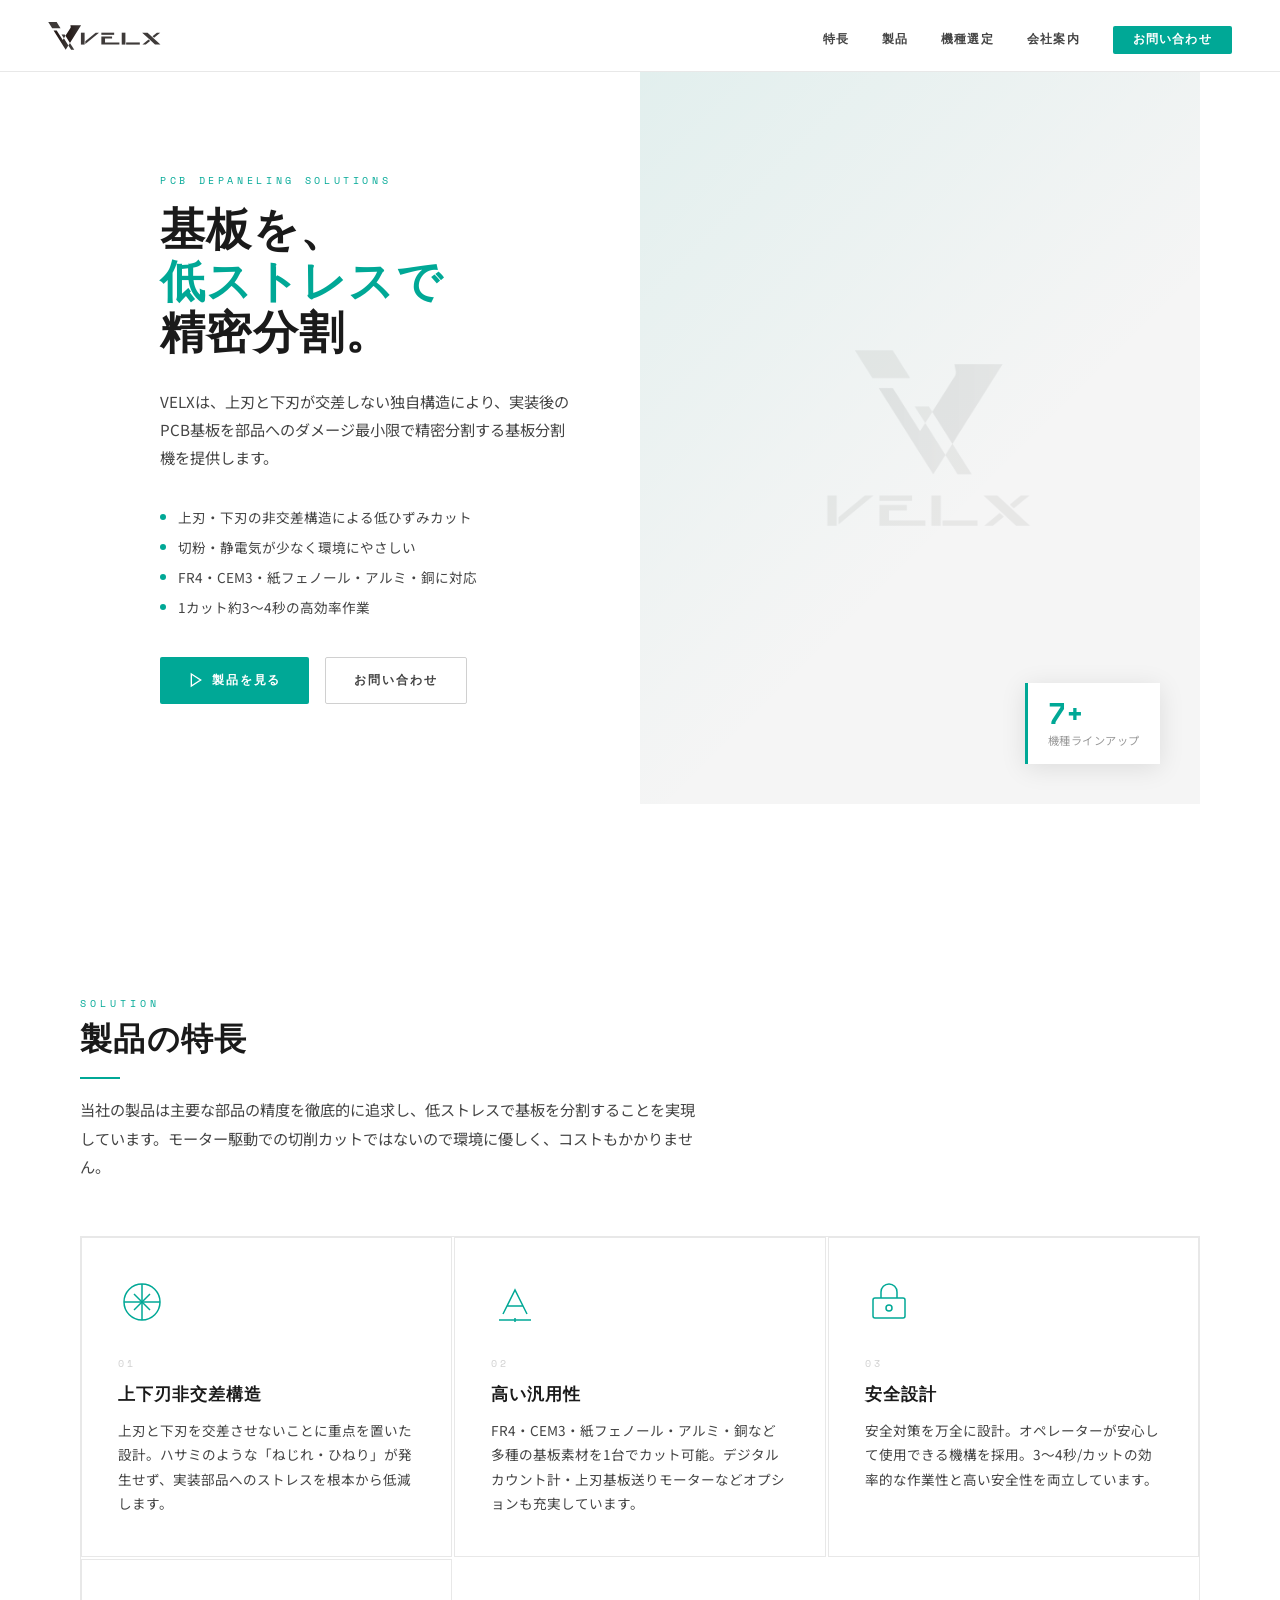
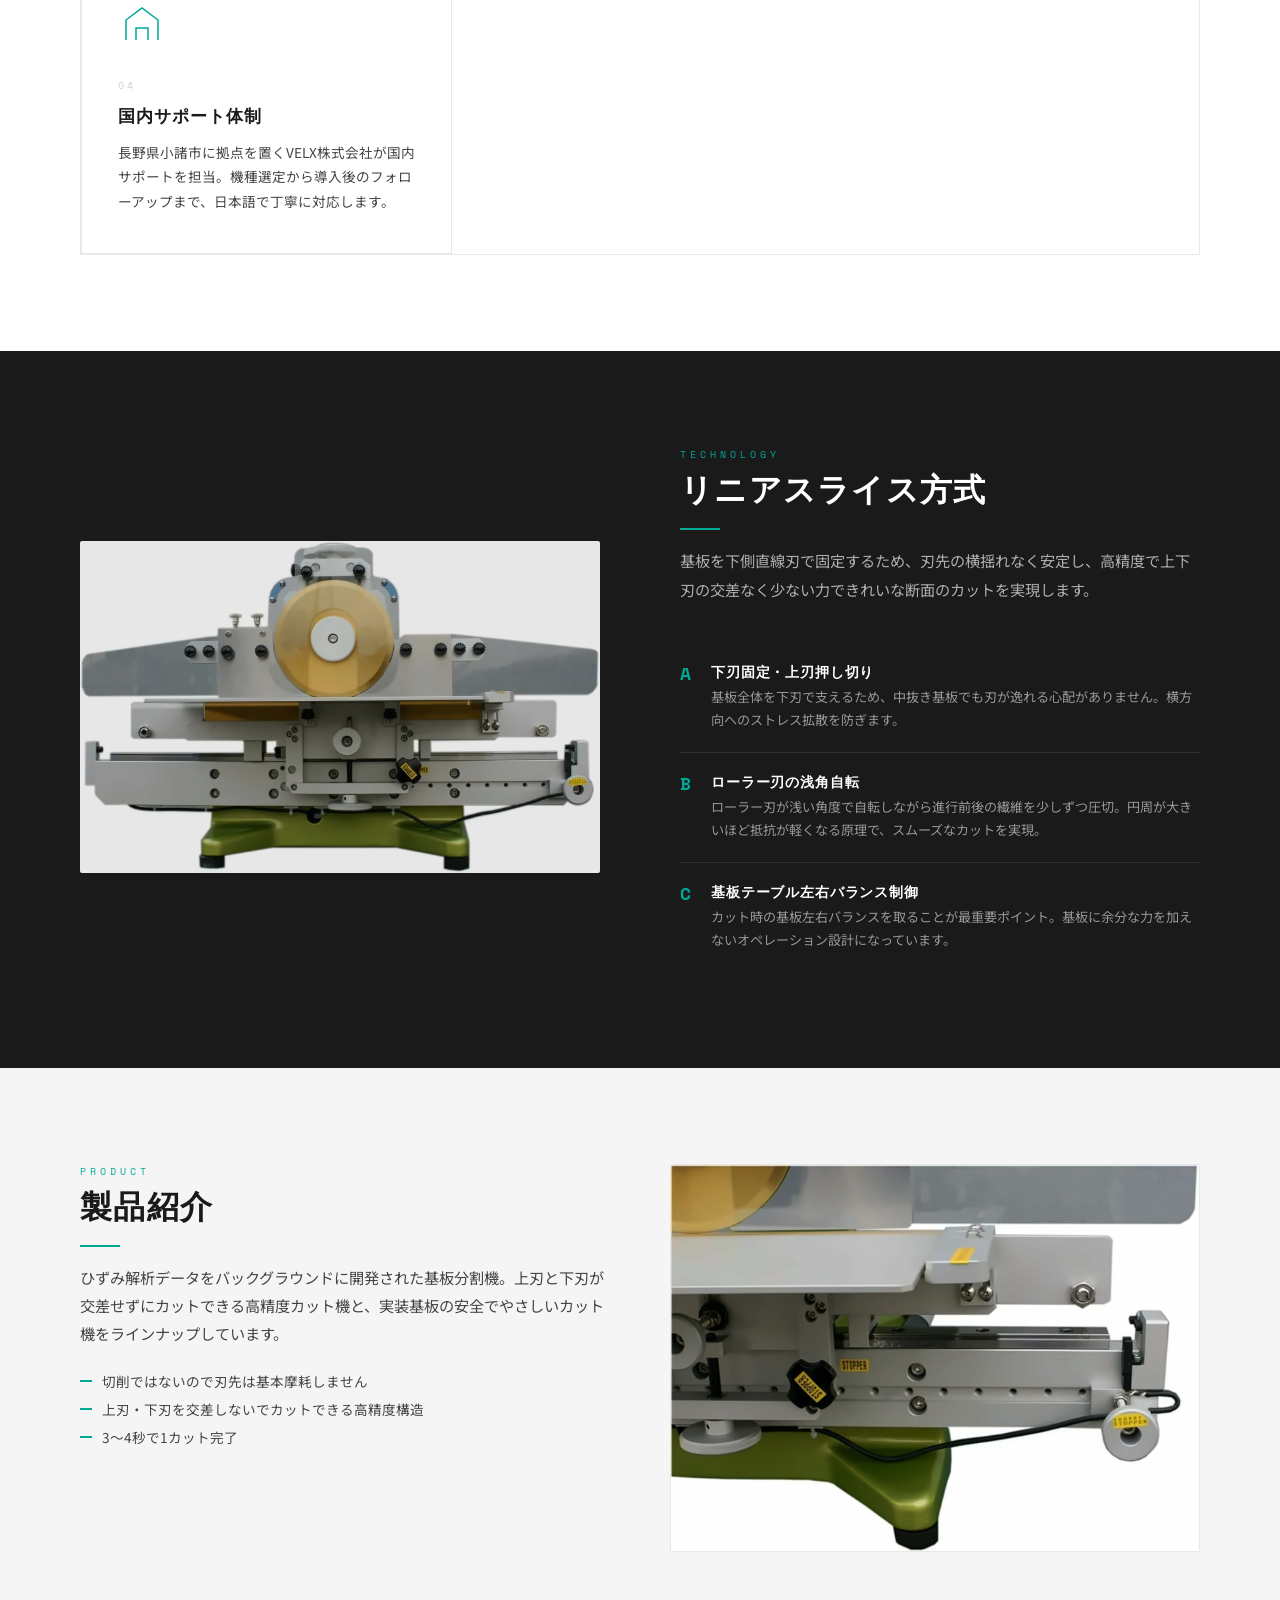
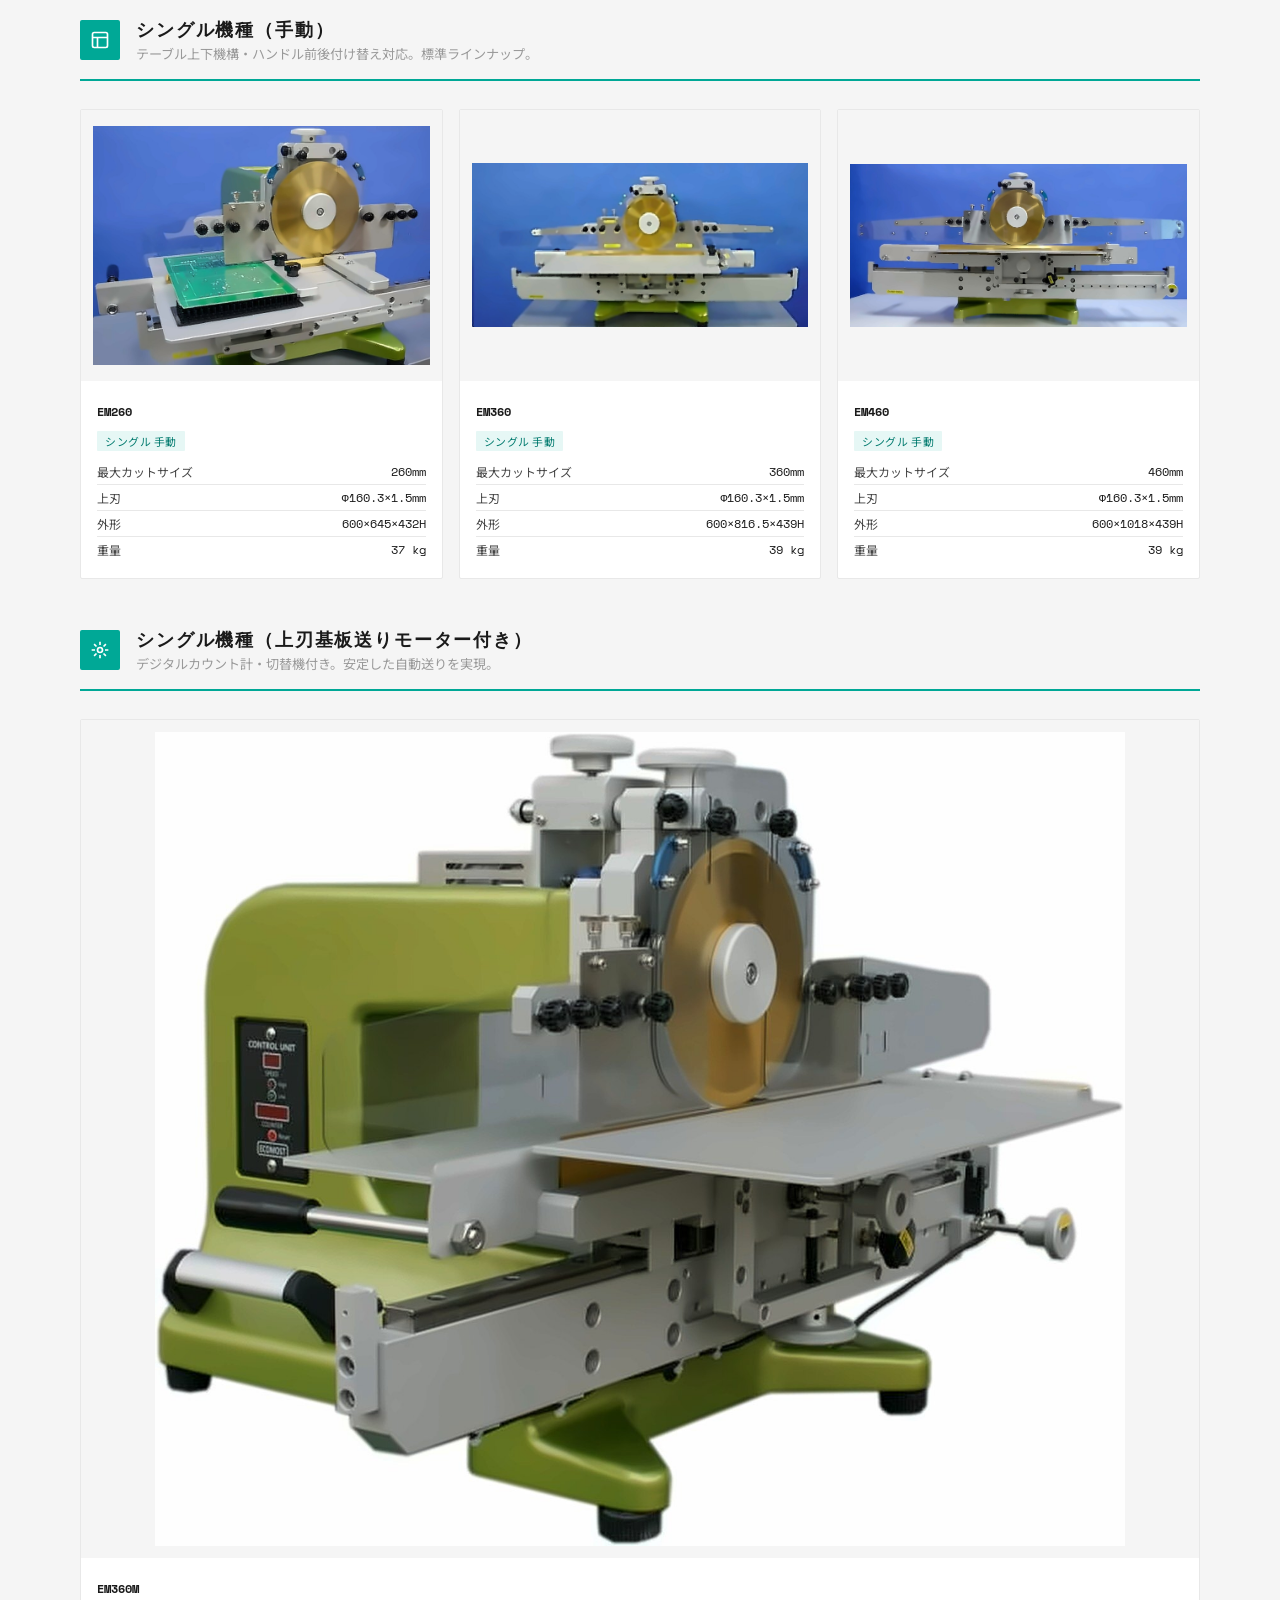
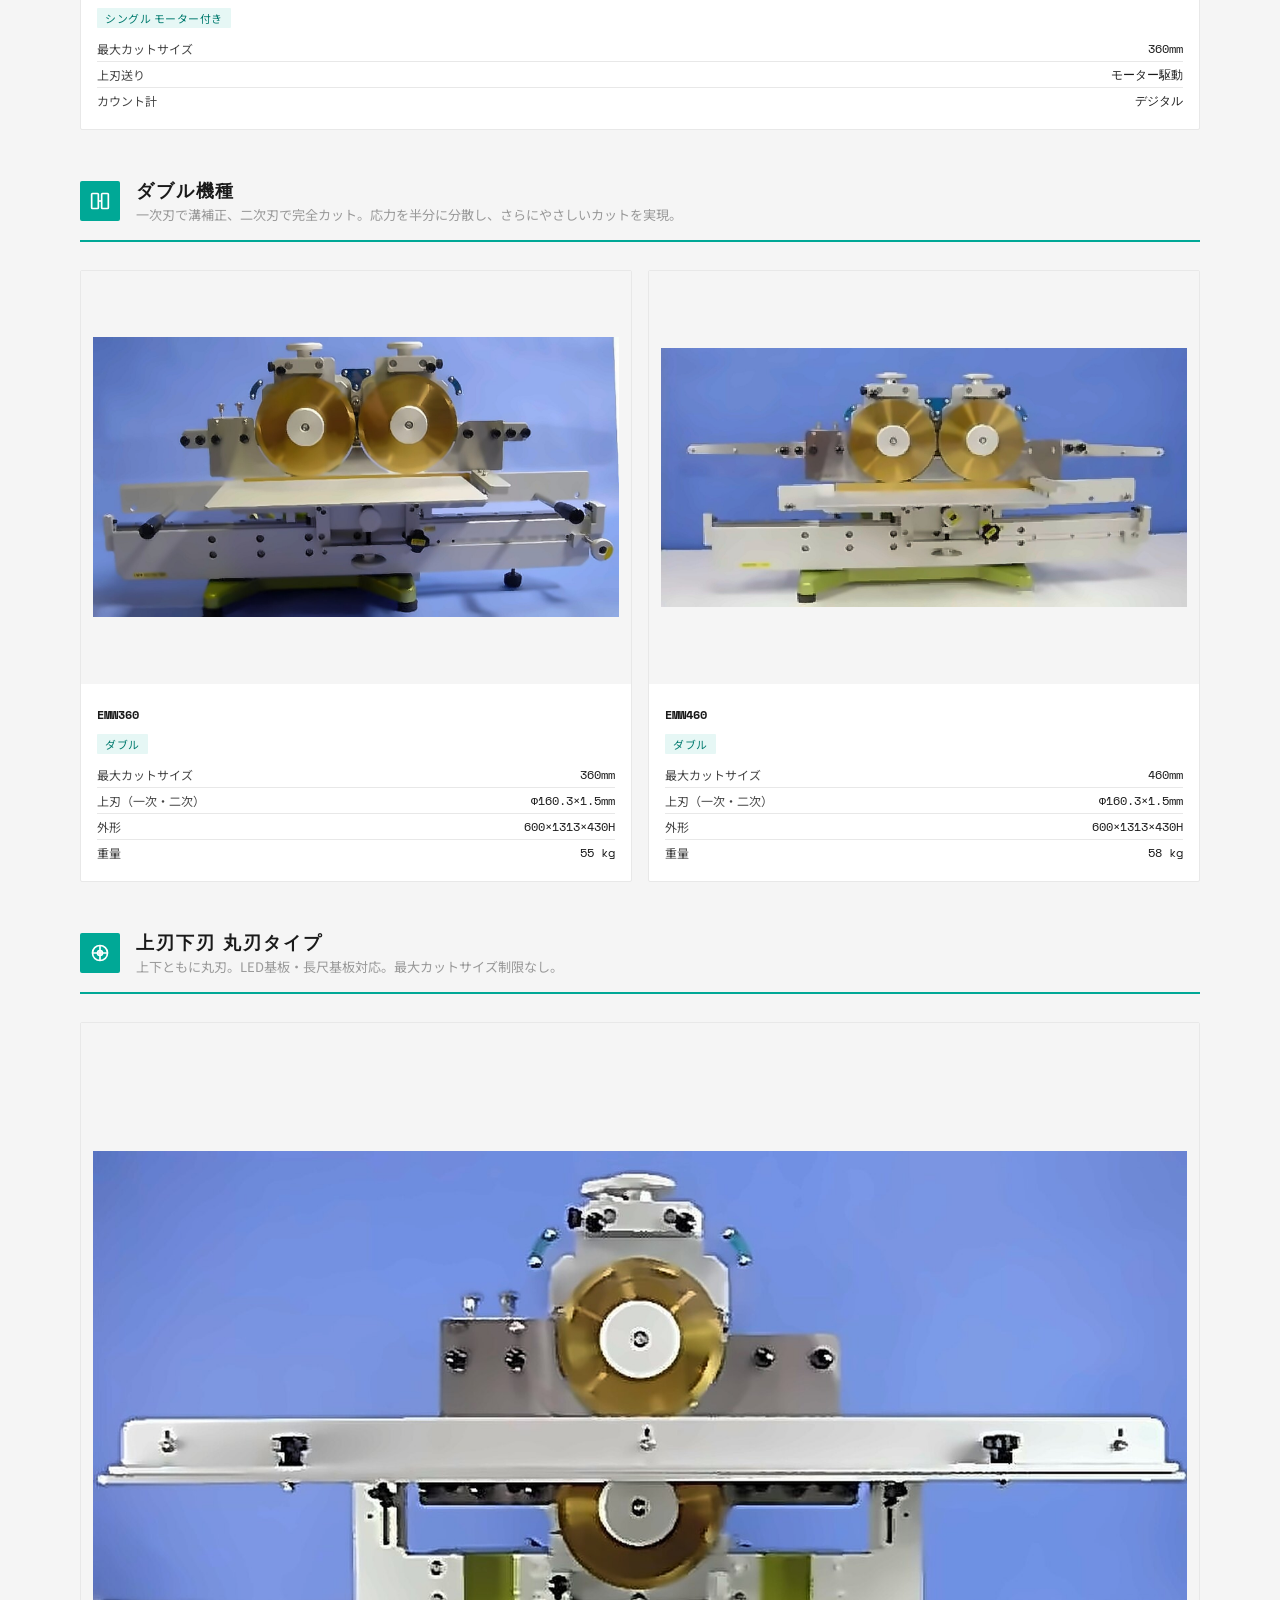
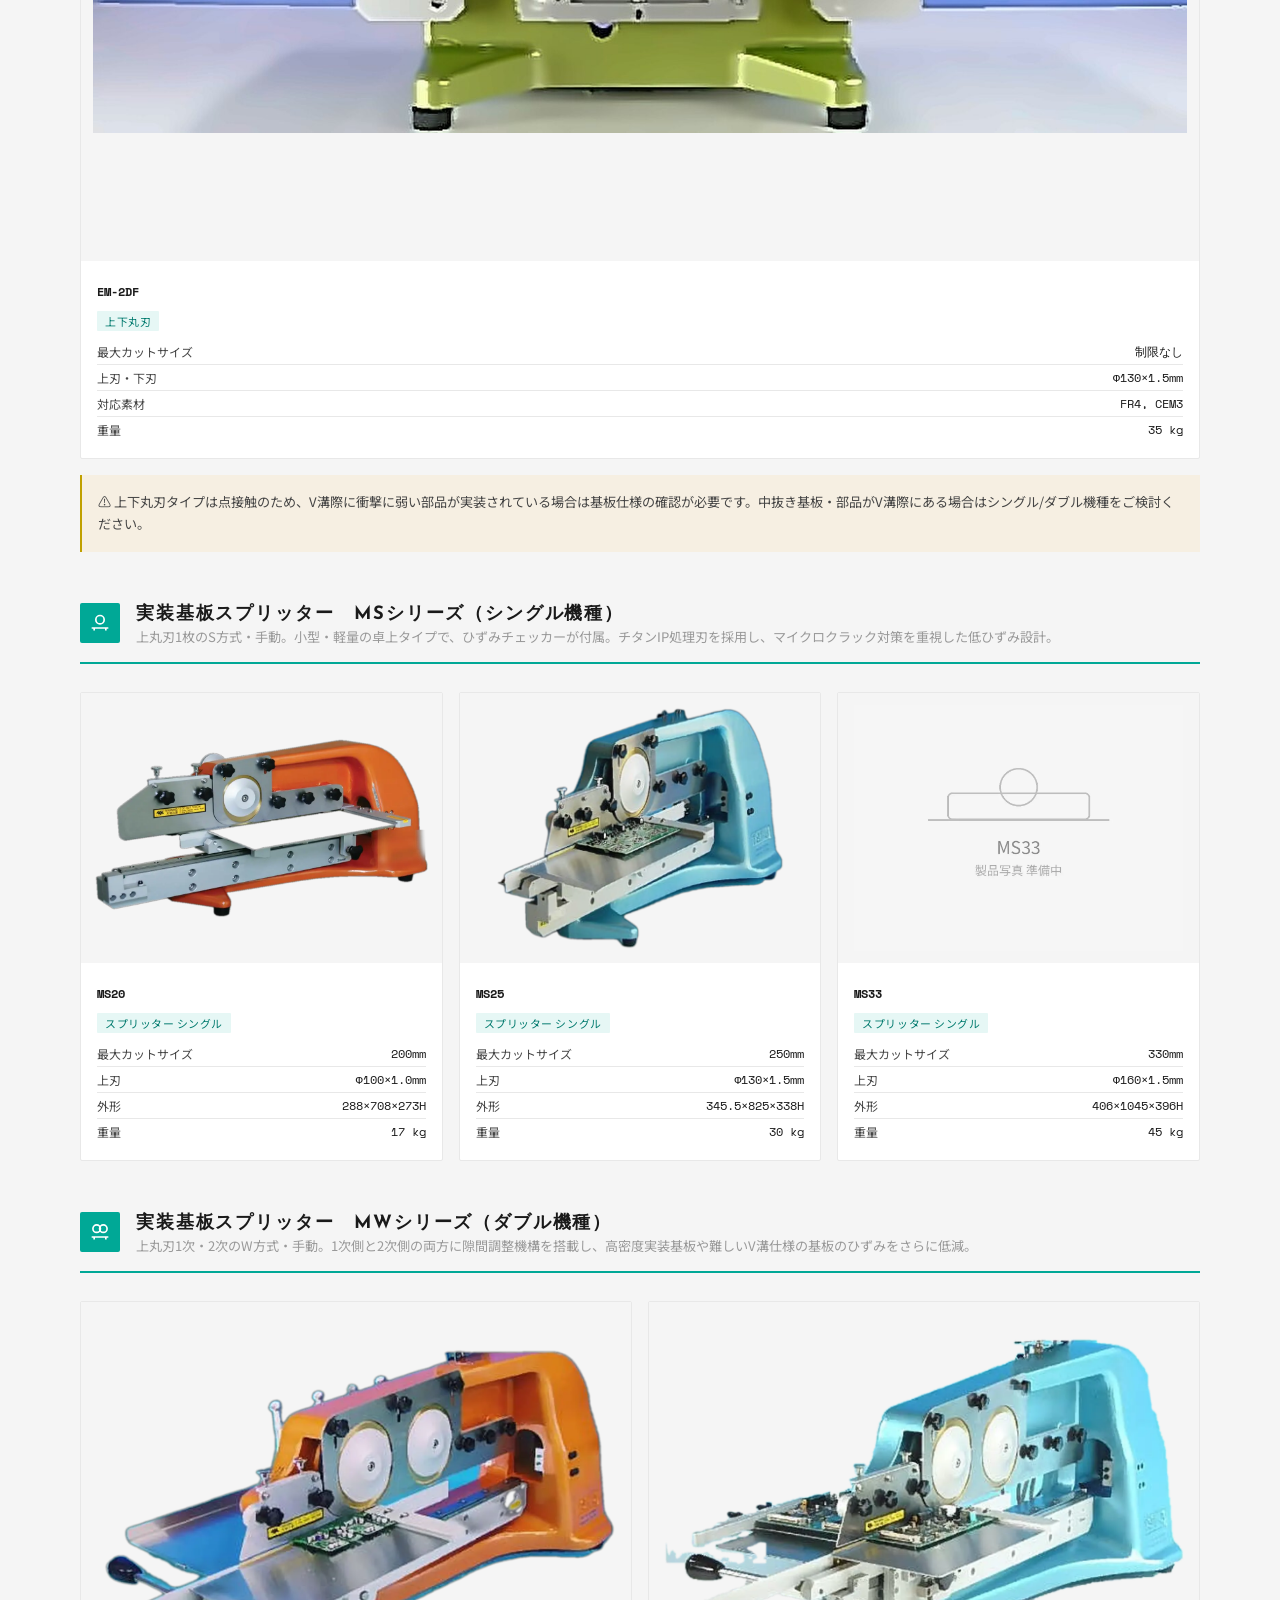
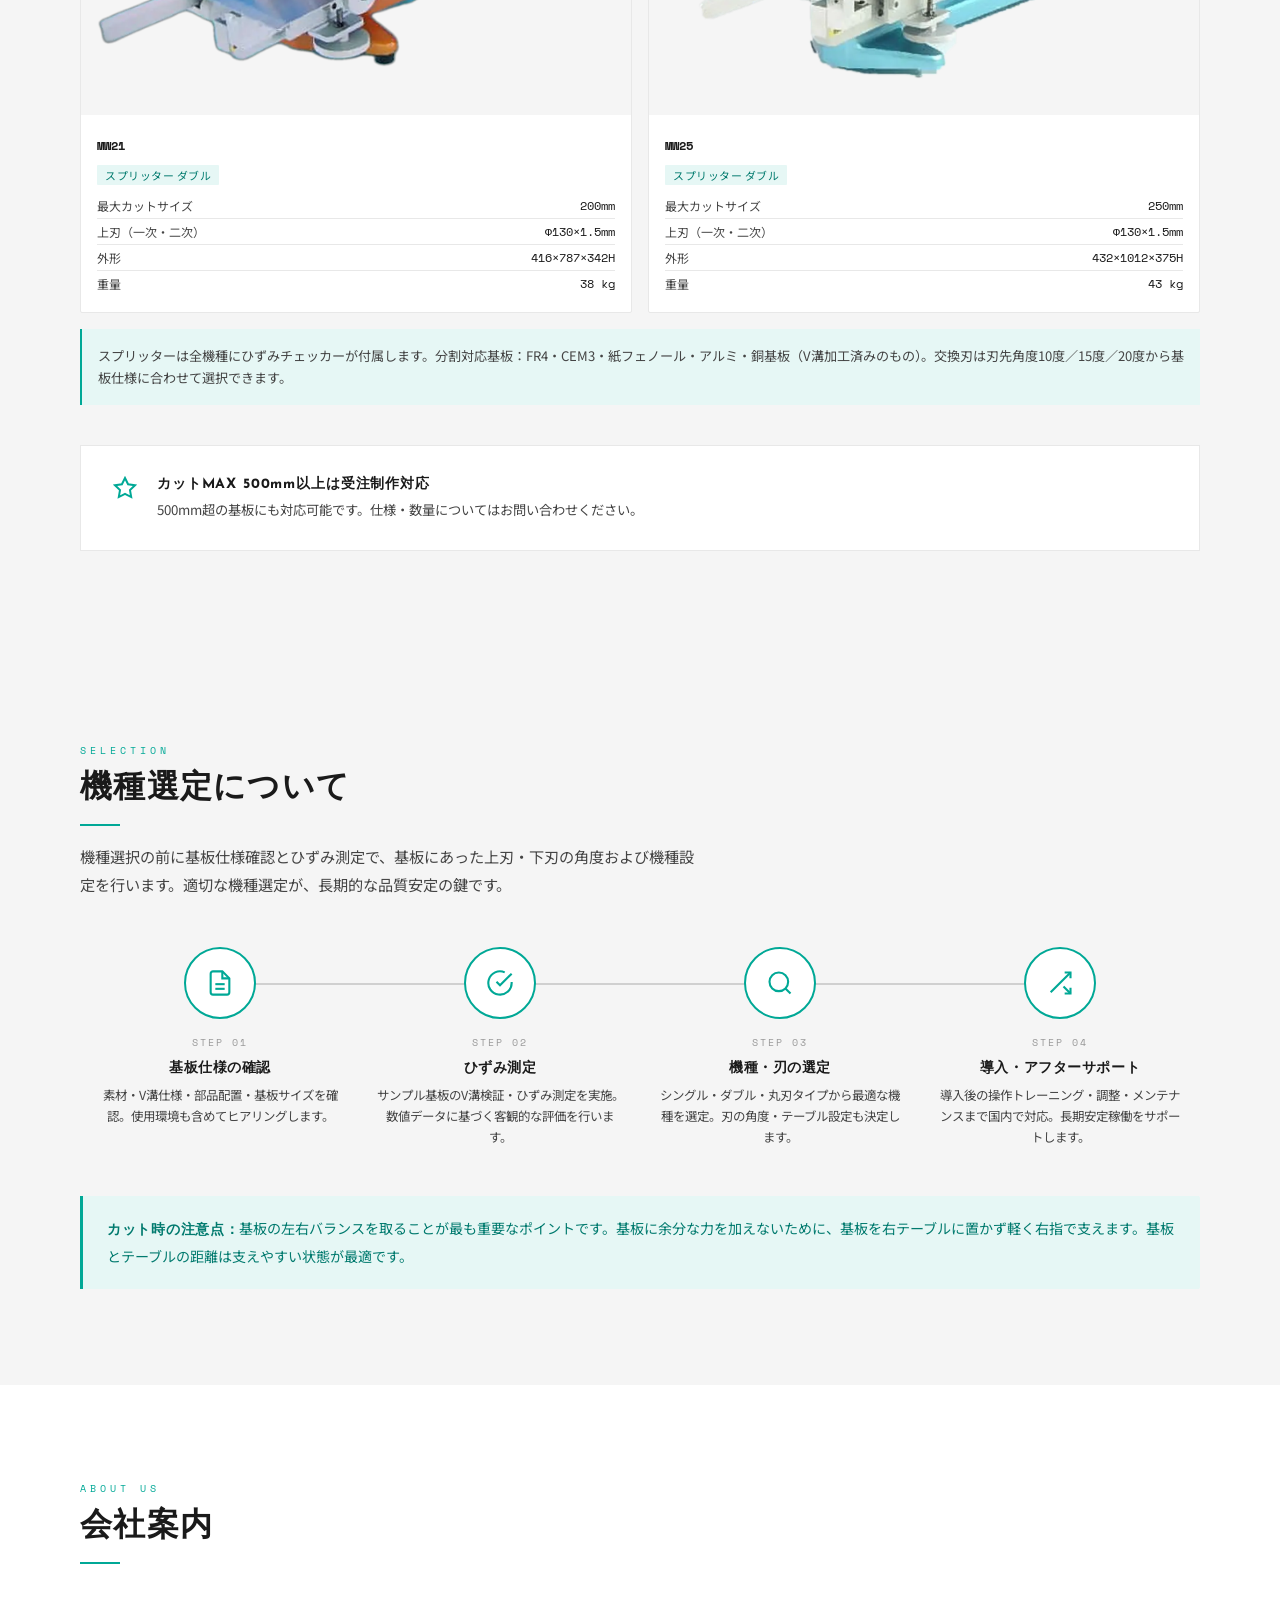
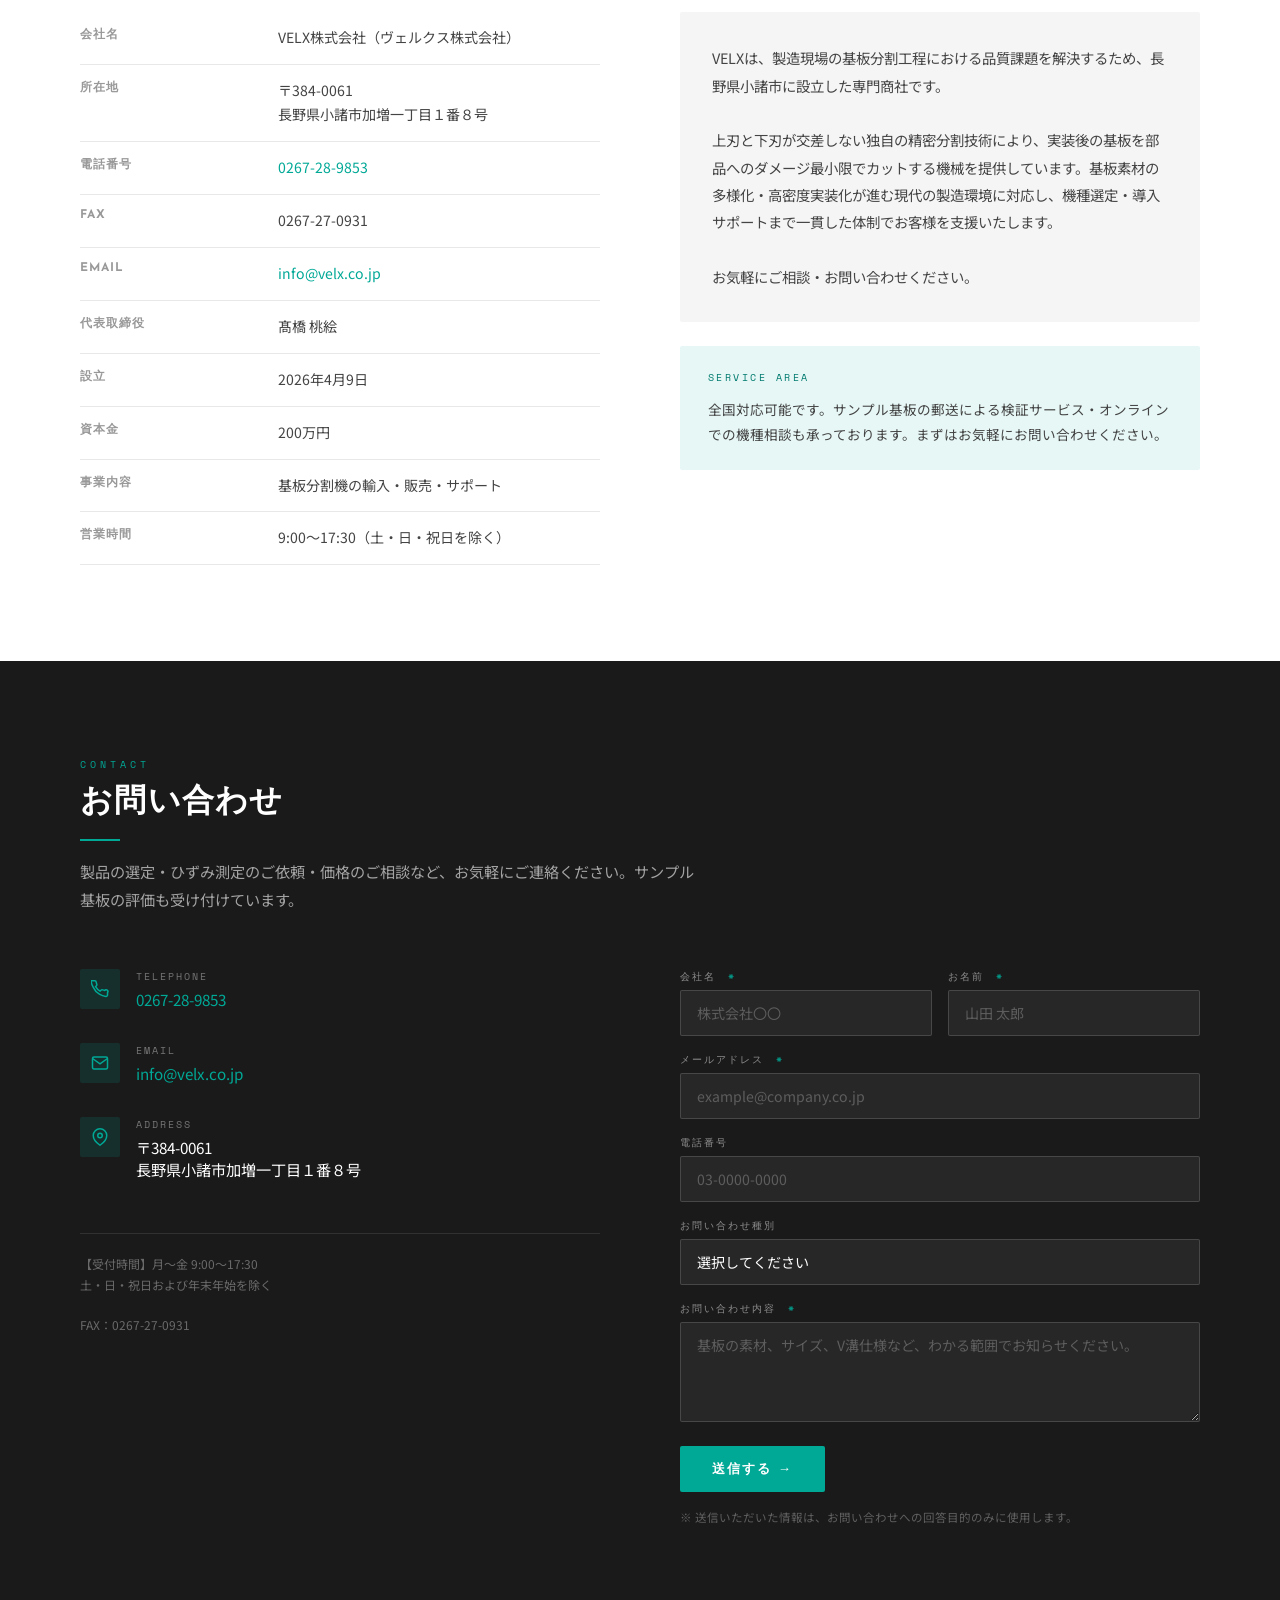
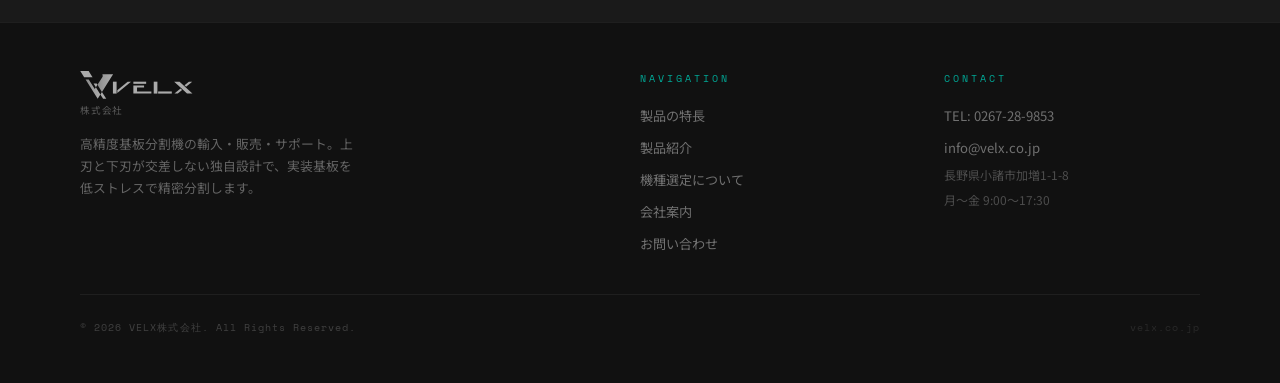
==== index.html @ fb2518a1 "スプリッター MSシリーズ・MWシリーズ（MS20/MS25/MS33/MW21/MW25）を製品紹介に追加" ====
<!DOCTYPE html>
<html lang="ja">
<head>
<meta charset="UTF-8">
<meta name="viewport" content="width=device-width, initial-scale=1.0">
<meta name="description" content="VELX株式会社は、低ストレス基板分割機（PCBデパネリング）の販売・サポートを行う長野県小諸市の専門商社です。上下刃交差なしの高精度カット技術でお客様の実装基板を守ります。">
<meta name="keywords" content="基板分割機,PCBデパネラー,デパネリング,基板カット,V溝,低ストレス,VELX,ひずみ測定">
<meta property="og:title" content="VELX株式会社 | 高精度基板分割機">
<meta property="og:description" content="上刃と下刃が交差しない独自構造で、実装基板を低ストレスで精密分割。">
<meta property="og:url" content="https://velx.co.jp">
<meta property="og:type" content="website">
<title>VELX株式会社 | 高精度基板分割機</title>
<link rel="preconnect" href="https://fonts.googleapis.com">
<link rel="preconnect" href="https://fonts.gstatic.com" crossorigin>
<link href="https://fonts.googleapis.com/css2?family=Josefin+Sans:wght@300;400;600;700&family=Noto+Sans+JP:wght@300;400;500;700&family=Space+Mono:wght@400;700&display=swap" rel="stylesheet">
<style>
:root {
  --white: #FFFFFF;
  --off-white: #F5F5F5;
  --silver: #E8E8E8;
  --light-gray: #D0D0D0;
  --mid-gray: #999999;
  --dark-gray: #444444;
  --black: #1A1A1A;
  --teal: #00A896;
  --teal-dark: #007A6E;
  --teal-light: #E6F7F5;
  --accent: #B8860B;
  --nav-h: 72px;
}

*,*::before,*::after { box-sizing: border-box; margin: 0; padding: 0; }

html { scroll-behavior: smooth; font-size: 16px; }

body {
  font-family: 'Noto Sans JP', sans-serif;
  background: var(--white);
  color: var(--black);
  overflow-x: hidden;
}

/* ─── INTRO OVERLAY ─── */
#intro {
  position: fixed; inset: 0; z-index: 9999;
  background: var(--white);
  display: flex; align-items: center; justify-content: center;
  transition: opacity 0.6s ease 2.6s, visibility 0.6s ease 2.6s;
}
#intro.done { opacity: 0; visibility: hidden; pointer-events: none; }

#intro-logo { display: flex; flex-direction: column; align-items: center; gap: 4px; }

.intro-logo-wrap {
  width: 360px; height: 185px;
  overflow: hidden;
  position: relative;
  animation: symFade 1.0s ease forwards;
  opacity: 0;
}
.intro-logo-svg {
  width: 360px;
  position: absolute;
  top: -40px;
}
.intro-bar {
  width: 0; height: 2px;
  background: var(--teal);
  animation: barExpand 0.5s ease 1.2s forwards;
}
.intro-tagline {
  font-family: 'Josefin Sans', sans-serif;
  font-size: 0.7rem; letter-spacing: 0.35em;
  color: var(--mid-gray); text-transform: uppercase;
  animation: wordFade 0.6s ease 1.6s forwards;
  opacity: 0;
}

@keyframes symFade { to { opacity: 1; transform: none; } from { opacity: 0; transform: scale(0.88); } }
@keyframes wordFade { to { opacity: 1; } }
@keyframes barExpand { to { width: 300px; } }

/* ─── NAV ─── */
#nav {
  position: fixed; top: 0; left: 0; right: 0; z-index: 1000;
  height: var(--nav-h);
  background: rgba(255,255,255,0.94);
  backdrop-filter: blur(10px);
  border-bottom: 1px solid var(--silver);
  display: flex; align-items: center;
  padding: 0 48px;
  transition: box-shadow 0.3s;
}
#nav.scrolled { box-shadow: 0 2px 20px rgba(0,0,0,0.08); }

.nav-logo {
  display: flex; align-items: center; gap: 8px;
  text-decoration: none;
  flex-shrink: 0;
}
.velx-logo-h {
  height: 28px; width: auto;
  display: block;
}
.velx-logo-symbol {
  height: 32px; width: auto;
  display: block;
}
.nav-logo-sub {
  font-size: 0.6rem; color: var(--mid-gray);
  letter-spacing: 0.08em;
  font-family: 'Noto Sans JP', sans-serif;
  font-weight: 400; white-space: nowrap;
  margin-top: 4px;
}

.nav-links {
  display: flex; align-items: center;
  gap: 32px; margin-left: auto;
  list-style: none;
}
.nav-links a {
  font-family: 'Josefin Sans', sans-serif;
  font-size: 0.78rem; font-weight: 600;
  letter-spacing: 0.12em; text-transform: uppercase;
  color: var(--dark-gray); text-decoration: none;
  transition: color 0.2s;
  position: relative;
}
.nav-links a::after {
  content: ''; position: absolute; bottom: -4px; left: 0;
  width: 0; height: 1px; background: var(--teal);
  transition: width 0.25s;
}
.nav-links a:hover { color: var(--teal); }
.nav-links a:hover::after { width: 100%; }

.nav-contact-btn {
  background: var(--teal) !important;
  color: var(--white) !important;
  padding: 8px 20px;
  border-radius: 2px;
  transition: background 0.2s !important;
  letter-spacing: 0.1em !important;
}
.nav-contact-btn:hover { background: var(--teal-dark) !important; color: var(--white) !important; }
.nav-contact-btn::after { display: none !important; }

/* Hamburger */
.hamburger {
  display: none; flex-direction: column; gap: 5px;
  cursor: pointer; margin-left: auto;
  background: none; border: none; padding: 4px;
}
.hamburger span {
  display: block; width: 24px; height: 2px;
  background: var(--black); border-radius: 2px;
  transition: transform 0.3s, opacity 0.3s;
}
.hamburger.open span:nth-child(1) { transform: translateY(7px) rotate(45deg); }
.hamburger.open span:nth-child(2) { opacity: 0; }
.hamburger.open span:nth-child(3) { transform: translateY(-7px) rotate(-45deg); }

.mobile-menu {
  display: none; position: fixed;
  top: var(--nav-h); left: 0; right: 0;
  background: var(--white);
  border-bottom: 1px solid var(--silver);
  padding: 24px 32px;
  z-index: 999;
  flex-direction: column; gap: 0;
}
.mobile-menu.open { display: flex; }
.mobile-menu a {
  font-family: 'Josefin Sans', sans-serif;
  font-size: 0.9rem; font-weight: 600;
  letter-spacing: 0.12em; text-transform: uppercase;
  color: var(--dark-gray); text-decoration: none;
  padding: 14px 0;
  border-bottom: 1px solid var(--silver);
  transition: color 0.2s;
}
.mobile-menu a:last-child { border-bottom: none; }
.mobile-menu a:hover { color: var(--teal); }

/* ─── HERO ─── */
#hero {
  min-height: 100vh;
  padding-top: var(--nav-h);
  display: grid;
  grid-template-columns: 1fr 1fr;
  overflow: hidden;
  position: relative;
}

.hero-left {
  display: flex; flex-direction: column; justify-content: center;
  padding: 80px 64px 80px 80px;
  background: var(--white);
  position: relative; z-index: 1;
}

.hero-eyebrow {
  font-family: 'Space Mono', monospace;
  font-size: 0.65rem; letter-spacing: 0.35em;
  color: var(--teal); text-transform: uppercase;
  margin-bottom: 20px;
  opacity: 0; animation: fadeUp 0.8s ease 0.3s forwards;
}
.hero-h1 {
  font-family: 'Josefin Sans', sans-serif;
  font-size: clamp(2.2rem, 3.5vw, 3.2rem);
  font-weight: 700; line-height: 1.15;
  letter-spacing: 0.03em;
  color: var(--black);
  opacity: 0; animation: fadeUp 0.8s ease 0.5s forwards;
}
.hero-h1 em {
  font-style: normal; color: var(--teal);
  display: block;
}
.hero-sub {
  margin-top: 24px;
  font-size: 0.95rem; line-height: 1.85;
  color: var(--dark-gray);
  max-width: 440px;
  opacity: 0; animation: fadeUp 0.8s ease 0.7s forwards;
}
.hero-features {
  margin-top: 36px; display: flex; flex-direction: column; gap: 10px;
  opacity: 0; animation: fadeUp 0.8s ease 0.9s forwards;
}
.hero-feat {
  display: flex; align-items: center; gap: 12px;
  font-size: 0.85rem; color: var(--dark-gray);
}
.hero-feat::before {
  content: ''; width: 6px; height: 6px;
  background: var(--teal); border-radius: 50%; flex-shrink: 0;
}
.hero-btns {
  margin-top: 40px; display: flex; gap: 16px; flex-wrap: wrap;
  opacity: 0; animation: fadeUp 0.8s ease 1.1s forwards;
}
.btn-primary {
  display: inline-flex; align-items: center; gap: 8px;
  background: var(--teal); color: var(--white);
  padding: 14px 28px; border-radius: 2px;
  font-family: 'Josefin Sans', sans-serif;
  font-size: 0.78rem; font-weight: 600; letter-spacing: 0.15em;
  text-transform: uppercase; text-decoration: none;
  transition: background 0.2s, transform 0.2s;
}
.btn-primary:hover { background: var(--teal-dark); transform: translateY(-1px); }
.btn-outline {
  display: inline-flex; align-items: center; gap: 8px;
  border: 1.5px solid var(--light-gray); color: var(--dark-gray);
  padding: 14px 28px; border-radius: 2px;
  font-family: 'Josefin Sans', sans-serif;
  font-size: 0.78rem; font-weight: 600; letter-spacing: 0.15em;
  text-transform: uppercase; text-decoration: none;
  transition: border-color 0.2s, color 0.2s, transform 0.2s;
}
.btn-outline:hover { border-color: var(--teal); color: var(--teal); transform: translateY(-1px); }

.hero-right {
  position: relative; overflow: hidden;
  background: var(--off-white);
}
.hero-right-logo {
  position: absolute;
  top: 50%; left: 50%;
  transform: translate(-50%, -50%);
  width: 75%;
  opacity: 0.07;
  pointer-events: none;
  user-select: none;
}
.hero-right-overlay {
  position: absolute; inset: 0;
  background: linear-gradient(135deg, rgba(0,168,150,0.08) 0%, transparent 60%);
}
.hero-badge {
  position: absolute; bottom: 40px; right: 40px;
  background: var(--white);
  padding: 16px 20px;
  border-left: 3px solid var(--teal);
  box-shadow: 0 4px 24px rgba(0,0,0,0.1);
  opacity: 0; animation: fadeUp 0.8s ease 1.2s forwards;
}
.hero-badge-num {
  font-family: 'Space Mono', monospace;
  font-size: 1.8rem; font-weight: 700; color: var(--teal);
  line-height: 1;
}
.hero-badge-label {
  font-size: 0.7rem; color: var(--mid-gray);
  margin-top: 4px; letter-spacing: 0.05em;
}

@keyframes fadeUp {
  from { opacity: 0; transform: translateY(20px); }
  to { opacity: 1; transform: translateY(0); }
}
@keyframes imgFade { to { opacity: 1; } }

/* ─── SECTION COMMONS ─── */
section { padding: 96px 80px; }

.section-label {
  font-family: 'Space Mono', monospace;
  font-size: 0.62rem; letter-spacing: 0.4em;
  color: var(--teal); text-transform: uppercase;
  margin-bottom: 12px;
}
.section-h2 {
  font-family: 'Josefin Sans', sans-serif;
  font-size: clamp(1.8rem, 2.5vw, 2.4rem);
  font-weight: 700; letter-spacing: 0.04em;
  color: var(--black); line-height: 1.2;
}
.section-lead {
  margin-top: 16px; max-width: 620px;
  font-size: 0.95rem; line-height: 1.85;
  color: var(--dark-gray);
}
.section-divider {
  width: 40px; height: 2px;
  background: var(--teal);
  margin: 16px 0;
}

/* reveal animation */
.reveal {
  opacity: 0; transform: translateY(28px);
  transition: opacity 0.7s ease, transform 0.7s ease;
}
.reveal.visible { opacity: 1; transform: none; }

/* ─── FEATURES ─── */
#features { background: var(--white); }

.features-grid {
  display: grid;
  grid-template-columns: repeat(3, 1fr);
  gap: 2px;
  margin-top: 56px;
  border: 1px solid var(--silver);
}
.feat-card {
  padding: 40px 36px;
  background: var(--white);
  border: 1px solid var(--silver);
  transition: box-shadow 0.25s, transform 0.25s;
  cursor: default;
}
.feat-card:hover {
  box-shadow: 0 8px 32px rgba(0,168,150,0.08);
  transform: translateY(-2px);
  z-index: 1; position: relative;
}
.feat-icon {
  width: 48px; height: 48px;
  margin-bottom: 24px;
  color: var(--teal);
}
.feat-num {
  font-family: 'Space Mono', monospace;
  font-size: 0.65rem; letter-spacing: 0.3em;
  color: var(--light-gray); margin-bottom: 12px;
}
.feat-title {
  font-family: 'Josefin Sans', sans-serif;
  font-size: 1.05rem; font-weight: 700;
  letter-spacing: 0.06em; color: var(--black);
  margin-bottom: 12px;
}
.feat-body {
  font-size: 0.85rem; line-height: 1.8; color: var(--dark-gray);
}

/* ─── PRINCIPLE ─── */
#principle {
  background: var(--black);
  color: var(--white);
  display: grid; grid-template-columns: 1fr 1fr; gap: 80px;
  align-items: center;
}
#principle .section-label { color: var(--teal); }
#principle .section-h2 { color: var(--white); }
#principle .section-lead { color: rgba(255,255,255,0.65); }

.principle-img {
  width: 100%; border-radius: 2px;
  opacity: 0.9;
}

.principle-points {
  margin-top: 40px;
  display: flex; flex-direction: column; gap: 0;
}
.p-point {
  display: flex; gap: 20px; align-items: flex-start;
  padding: 20px 0;
  border-bottom: 1px solid rgba(255,255,255,0.1);
}
.p-point:last-child { border-bottom: none; }
.p-num {
  font-family: 'Space Mono', monospace;
  font-size: 1.1rem; font-weight: 700;
  color: var(--teal); flex-shrink: 0; line-height: 1;
  margin-top: 2px;
}
.p-text-head {
  font-family: 'Josefin Sans', sans-serif;
  font-size: 0.88rem; font-weight: 600;
  letter-spacing: 0.06em; color: var(--white);
  margin-bottom: 4px;
}
.p-text-body {
  font-size: 0.82rem; line-height: 1.75;
  color: rgba(255,255,255,0.55);
}

/* ─── PRODUCTS ─── */
#products { background: var(--off-white); }

.products-intro {
  display: grid; grid-template-columns: 1fr 1fr; gap: 60px;
  align-items: start; margin-bottom: 60px;
}

.product-series {
  margin-top: 48px;
}
.series-header {
  display: flex; align-items: center; gap: 16px;
  margin-bottom: 28px;
  padding-bottom: 16px;
  border-bottom: 2px solid var(--teal);
}
.series-icon {
  width: 40px; height: 40px;
  background: var(--teal);
  display: flex; align-items: center; justify-content: center;
  border-radius: 2px; flex-shrink: 0;
}
.series-icon svg { color: white; }
.series-name {
  font-family: 'Josefin Sans', sans-serif;
  font-size: 1.15rem; font-weight: 700;
  letter-spacing: 0.1em; color: var(--black);
}
.series-desc {
  font-size: 0.82rem; color: var(--mid-gray);
  margin-top: 2px;
}

.model-grid {
  display: grid;
  grid-template-columns: repeat(auto-fit, minmax(200px, 1fr));
  gap: 16px;
}
.model-card {
  background: var(--white);
  border: 1px solid var(--silver);
  border-radius: 2px;
  overflow: hidden;
  transition: box-shadow 0.25s, transform 0.25s;
}
.model-card:hover {
  box-shadow: 0 6px 24px rgba(0,0,0,0.08);
  transform: translateY(-3px);
}
.model-img {
  width: 100%; aspect-ratio: 4/3;
  object-fit: contain; object-position: center;
  background: var(--off-white);
  padding: 12px;
}
.model-info { padding: 16px; }
.model-name {
  font-family: 'Space Mono', monospace;
  font-size: 0.78rem; font-weight: 700;
  color: var(--black); margin-bottom: 6px;
}
.model-tag {
  display: inline-block;
  background: var(--teal-light); color: var(--teal-dark);
  font-size: 0.68rem; padding: 2px 8px;
  border-radius: 1px; letter-spacing: 0.05em;
  margin-bottom: 8px;
}
.model-specs { list-style: none; }
.model-specs li {
  display: flex; justify-content: space-between;
  font-size: 0.75rem; color: var(--dark-gray);
  padding: 4px 0; border-bottom: 1px solid var(--silver);
}
.model-specs li:last-child { border-bottom: none; }
.model-specs .spec-val {
  font-family: 'Space Mono', monospace;
  font-size: 0.72rem; color: var(--black);
}

/* ─── INSPECTION ─── */
#inspection {
  background: var(--white);
  display: grid; grid-template-columns: 1fr 1fr; gap: 80px;
  align-items: center;
}

.insp-steps {
  margin-top: 36px;
  display: flex; flex-direction: column; gap: 0;
  counter-reset: steps;
}
.insp-step {
  display: flex; gap: 20px;
  padding: 20px 0;
  border-bottom: 1px solid var(--silver);
  counter-increment: steps;
}
.insp-step:last-child { border-bottom: none; }
.insp-step-num {
  font-family: 'Space Mono', monospace;
  font-size: 1.2rem; font-weight: 700;
  color: var(--teal); flex-shrink: 0;
  min-width: 32px; line-height: 1; margin-top: 2px;
}
.insp-step-title {
  font-family: 'Josefin Sans', sans-serif;
  font-size: 0.9rem; font-weight: 700;
  letter-spacing: 0.04em; color: var(--black);
  margin-bottom: 6px;
}
.insp-step-body {
  font-size: 0.83rem; line-height: 1.75; color: var(--dark-gray);
}

.insp-visual {
  background: var(--off-white);
  padding: 40px;
  border: 1px solid var(--silver);
  border-radius: 2px;
}
.crack-table { width: 100%; border-collapse: collapse; margin-top: 20px; }
.crack-table th {
  background: var(--black); color: var(--white);
  font-family: 'Josefin Sans', sans-serif;
  font-size: 0.75rem; letter-spacing: 0.1em;
  padding: 10px 14px; text-align: left;
}
.crack-table td {
  padding: 12px 14px;
  font-size: 0.82rem; color: var(--dark-gray);
  border-bottom: 1px solid var(--silver);
  vertical-align: top;
}
.crack-table tr:nth-child(even) td { background: var(--white); }
.crack-table .risk-high { color: #c0392b; font-weight: 700; }
.crack-table .risk-low { color: var(--teal); font-weight: 700; }

/* ─── SELECTION ─── */
#selection { background: var(--off-white); }

.selection-flow {
  margin-top: 48px;
  display: grid; grid-template-columns: repeat(4, 1fr);
  gap: 0; position: relative;
}
.selection-flow::before {
  content: ''; position: absolute;
  top: 36px; left: 12.5%; right: 12.5%;
  height: 2px; background: var(--light-gray);
}
.sel-step {
  display: flex; flex-direction: column; align-items: center;
  text-align: center; padding: 0 16px; position: relative;
}
.sel-step-circle {
  width: 72px; height: 72px;
  background: var(--white); border: 2px solid var(--teal);
  border-radius: 50%;
  display: flex; align-items: center; justify-content: center;
  margin-bottom: 16px; position: relative; z-index: 1;
}
.sel-step-circle svg { color: var(--teal); }
.sel-step-label {
  font-family: 'Space Mono', monospace;
  font-size: 0.62rem; letter-spacing: 0.2em;
  color: var(--mid-gray); margin-bottom: 8px;
}
.sel-step-title {
  font-family: 'Josefin Sans', sans-serif;
  font-size: 0.88rem; font-weight: 700;
  color: var(--black); letter-spacing: 0.04em;
  margin-bottom: 8px;
}
.sel-step-body {
  font-size: 0.78rem; line-height: 1.7; color: var(--dark-gray);
}

.selection-note {
  margin-top: 48px;
  background: var(--teal-light);
  border-left: 3px solid var(--teal);
  padding: 20px 24px;
  border-radius: 0 2px 2px 0;
}
.selection-note p {
  font-size: 0.88rem; line-height: 1.8; color: var(--teal-dark);
}
.selection-note strong {
  font-family: 'Josefin Sans', sans-serif;
  font-weight: 700; letter-spacing: 0.05em;
}

/* ─── ABOUT ─── */
#about { background: var(--white); }

.about-grid {
  display: grid; grid-template-columns: 1fr 1fr; gap: 80px;
  margin-top: 48px; align-items: start;
}

.company-table {
  width: 100%; border-collapse: collapse;
}
.company-table tr {
  border-bottom: 1px solid var(--silver);
}
.company-table th {
  font-family: 'Josefin Sans', sans-serif;
  font-size: 0.75rem; font-weight: 700; letter-spacing: 0.08em;
  color: var(--mid-gray); text-transform: uppercase;
  padding: 14px 0; text-align: left;
  width: 38%; vertical-align: top;
}
.company-table td {
  font-size: 0.88rem; color: var(--dark-gray);
  padding: 14px 0; line-height: 1.7;
}

.about-right { display: flex; flex-direction: column; gap: 24px; }

.about-msg {
  background: var(--off-white); padding: 32px;
  border-radius: 2px;
}
.about-msg p {
  font-size: 0.9rem; line-height: 1.9; color: var(--dark-gray);
}
.about-msg .msg-name {
  margin-top: 20px;
  font-family: 'Josefin Sans', sans-serif;
  font-size: 0.8rem; letter-spacing: 0.08em;
  color: var(--black); font-weight: 700;
}
.about-msg .msg-title {
  font-size: 0.72rem; color: var(--mid-gray);
}

/* ─── CONTACT ─── */
#contact {
  background: var(--black); color: var(--white);
}
#contact .section-label { color: var(--teal); }
#contact .section-h2 { color: var(--white); }
#contact .section-lead { color: rgba(255,255,255,0.6); }

.contact-grid {
  display: grid; grid-template-columns: 1fr 1fr; gap: 80px;
  margin-top: 56px; align-items: start;
}

.contact-info { display: flex; flex-direction: column; gap: 32px; }

.contact-item {
  display: flex; gap: 16px; align-items: flex-start;
}
.contact-item-icon {
  width: 40px; height: 40px;
  background: rgba(0,168,150,0.15);
  border-radius: 2px;
  display: flex; align-items: center; justify-content: center;
  flex-shrink: 0; color: var(--teal);
}
.contact-item-label {
  font-family: 'Space Mono', monospace;
  font-size: 0.62rem; letter-spacing: 0.2em;
  color: rgba(255,255,255,0.4); margin-bottom: 4px;
}
.contact-item-value {
  font-size: 0.95rem; color: var(--white);
  line-height: 1.5;
}
.contact-item-value a {
  color: var(--teal); text-decoration: none;
}
.contact-item-value a:hover { text-decoration: underline; }

.hours-note {
  font-size: 0.75rem; color: rgba(255,255,255,0.35);
  margin-top: 20px; line-height: 1.7;
  padding-top: 20px;
  border-top: 1px solid rgba(255,255,255,0.1);
}

/* Form */
.contact-form { display: flex; flex-direction: column; gap: 16px; }

.form-group { display: flex; flex-direction: column; gap: 6px; }
.form-label {
  font-family: 'Space Mono', monospace;
  font-size: 0.62rem; letter-spacing: 0.2em;
  color: rgba(255,255,255,0.5);
}
.form-label .req {
  color: var(--teal); margin-left: 4px;
}
.form-input, .form-textarea, .form-select {
  background: rgba(255,255,255,0.06);
  border: 1px solid rgba(255,255,255,0.15);
  color: var(--white); padding: 12px 16px;
  border-radius: 2px; font-family: 'Noto Sans JP', sans-serif;
  font-size: 0.88rem;
  transition: border-color 0.2s, background 0.2s;
  width: 100%;
}
.form-input::placeholder, .form-textarea::placeholder { color: rgba(255,255,255,0.25); }
.form-input:focus, .form-textarea:focus, .form-select:focus {
  outline: none;
  border-color: var(--teal);
  background: rgba(0,168,150,0.06);
}
.form-textarea { resize: vertical; min-height: 100px; }
.form-select { appearance: none; cursor: pointer; }
.form-row { display: grid; grid-template-columns: 1fr 1fr; gap: 16px; }

.form-submit {
  background: var(--teal); color: var(--white);
  border: none; padding: 14px 32px;
  font-family: 'Josefin Sans', sans-serif;
  font-size: 0.82rem; font-weight: 700; letter-spacing: 0.15em;
  text-transform: uppercase; cursor: pointer;
  border-radius: 2px;
  transition: background 0.2s, transform 0.2s;
  margin-top: 8px;
  align-self: flex-start;
}
.form-submit:hover { background: var(--teal-dark); transform: translateY(-1px); }

.form-note {
  font-size: 0.72rem; color: rgba(255,255,255,0.3);
  line-height: 1.6;
}

/* ─── FOOTER ─── */
footer {
  background: #111;
  padding: 48px 80px;
  border-top: 1px solid rgba(255,255,255,0.06);
}
.footer-grid {
  display: grid; grid-template-columns: 2fr 1fr 1fr;
  gap: 48px; margin-bottom: 40px;
}
.footer-brand .nav-logo-text { color: var(--white); font-size: 1.2rem; }
.footer-brand .nav-logo-sub { color: rgba(255,255,255,0.4); }
.footer-tagline {
  font-size: 0.8rem; line-height: 1.7;
  color: rgba(255,255,255,0.35); margin-top: 16px;
  max-width: 280px;
}

.footer-col-title {
  font-family: 'Space Mono', monospace;
  font-size: 0.62rem; letter-spacing: 0.3em;
  color: var(--teal); text-transform: uppercase;
  margin-bottom: 16px;
}
.footer-links { list-style: none; display: flex; flex-direction: column; gap: 8px; }
.footer-links a {
  font-size: 0.82rem; color: rgba(255,255,255,0.4);
  text-decoration: none; transition: color 0.2s;
}
.footer-links a:hover { color: var(--white); }

.footer-bottom {
  border-top: 1px solid rgba(255,255,255,0.06);
  padding-top: 24px;
  display: flex; justify-content: space-between; align-items: center;
  flex-wrap: wrap; gap: 12px;
}
.footer-copy {
  font-family: 'Space Mono', monospace;
  font-size: 0.65rem; color: rgba(255,255,255,0.2);
  letter-spacing: 0.1em;
}

/* ─── RESPONSIVE ─── */
@media (max-width: 1024px) {
  section { padding: 72px 40px; }
  #hero { grid-template-columns: 1fr; }
  .hero-right { height: 50vw; max-height: 400px; }
  .hero-left { padding: 60px 40px; }
  #principle { grid-template-columns: 1fr; }
  #inspection { grid-template-columns: 1fr; }
  .about-grid { grid-template-columns: 1fr; }
  .contact-grid { grid-template-columns: 1fr; }
  .footer-grid { grid-template-columns: 1fr 1fr; }
  .selection-flow { grid-template-columns: 1fr 1fr; }
  .selection-flow::before { display: none; }
  .features-grid { grid-template-columns: 1fr; }
}

@media (max-width: 768px) {
  :root { --nav-h: 60px; }
  #nav { padding: 0 20px; }
  .nav-links { display: none; }
  .hamburger { display: flex; }
  section { padding: 56px 20px; }
  .hero-left { padding: 48px 20px; }
  .products-intro { grid-template-columns: 1fr; gap: 32px; }
  .model-grid { grid-template-columns: 1fr 1fr; }
  .selection-flow { grid-template-columns: 1fr; gap: 24px; }
  .form-row { grid-template-columns: 1fr; }
  footer { padding: 40px 20px; }
  .footer-grid { grid-template-columns: 1fr; gap: 32px; }
  .footer-bottom { flex-direction: column; align-items: flex-start; }
}
@media (max-width: 480px) {
  .model-grid { grid-template-columns: 1fr; }
  .hero-btns { flex-direction: column; }
  .btn-primary, .btn-outline { width: 100%; justify-content: center; }
}
</style>
</head>
<body>

<!-- INTRO -->
<div id="intro">
  <div id="intro-logo">
    <div class="intro-logo-wrap"><img class="intro-logo-svg" src="[data-uri]" alt="VELX"></div>
    <div class="intro-bar"></div>
    <div class="intro-tagline">PROTECTING WHAT MATTERS MOST</div>
  </div>
</div>

<!-- NAV -->
<nav id="nav">
  <a href="#" class="nav-logo">
    <svg class="velx-logo-h" viewBox="427 244 310 77" xmlns="http://www.w3.org/2000/svg">
      <defs>
        <linearGradient id="ng16" x1="442.32" y1="293.85" x2="483.06" y2="293.85" gradientUnits="userSpaceOnUse">
          <stop offset="0" stop-color="#231815"/><stop offset=".36" stop-color="#29201e"/>
          <stop offset=".95" stop-color="#3c3736"/><stop offset="1" stop-color="#3e3a39"/>
        </linearGradient>
        <linearGradient id="ng11" x1="475.02" y1="277.21" x2="517.99" y2="277.21" gradientUnits="userSpaceOnUse">
          <stop offset="0" stop-color="#231815"/><stop offset=".36" stop-color="#29201e"/>
          <stop offset=".95" stop-color="#3c3736"/><stop offset="1" stop-color="#3e3a39"/>
        </linearGradient>
      </defs>
      <polygon fill="#3e3a39" points="461.56 261.39 438.46 261.39 427.7 244.34 450.81 244.34"/>
      <polygon fill="url(#ng16)" points="483.06 308.39 475.62 320.21 442.32 267.49 450.93 267.49 467.56 293.83 470.71 288.85"/>
      <path fill="url(#ng11)" d="M517.99,252.87l-30.63,48.68-.06-.1-12.28-19.42,13.72-21.69c.63-1,.86-2.21.63-3.37l-.82-4.1h29.44Z"/>
      <polygon fill="#3e3a39" points="472.91 278.69 475.03 282.03 470.71 288.85 464.3 278.69"/>
      <polygon fill="#3e3a39" points="499.16 320.21 490.53 320.21 483.06 308.39 487.36 301.55"/>
      <polygon fill="#3e3a39" points="517.54 273.37 517.54 306.11 527.68 306.11 527.68 273.37"/>
      <polygon fill="#3e3a39" points="529.64 296.93 529.64 304.49 567.26 273.37 558.08 273.37"/>
      <rect fill="#3e3a39" x="573.72" y="273.37" width="35.21" height="5.87"/>
      <polygon fill="#3e3a39" points="583.85 300.24 583.85 289.53 603.23 289.53 603.23 283.66 583.85 283.66 573.72 283.66 573.72 289.53 573.72 300.24 573.72 306.11 583.85 306.11 623.33 306.11 623.33 300.24 583.85 300.24"/>
      <rect fill="#3e3a39" x="641.87" y="300.24" width="37.62" height="5.87"/>
      <rect fill="#3e3a39" x="629.77" y="273.37" width="10.13" height="32.75"/>
      <polygon fill="#3e3a39" points="717.23 288.54 712.88 284.51 700.85 273.37 685.95 273.37 705 291.03 709.35 295.05 721.28 306.11 736.19 306.11"/>
      <polygon fill="#3e3a39" points="735.59 273.37 726.38 273.37 714.41 283.25 718.75 287.28"/>
      <polygon fill="#3e3a39" points="686.75 306.11 695.96 306.11 707.81 296.32 703.47 292.3"/>
    </svg>
  </a>
  <ul class="nav-links">
    <li><a href="#features">特長</a></li>
    <li><a href="#products">製品</a></li>
    <li><a href="#selection">機種選定</a></li>
    <li><a href="#about">会社案内</a></li>
    <li><a href="#contact" class="nav-contact-btn">お問い合わせ</a></li>
  </ul>
  <button class="hamburger" id="hamburger" aria-label="メニュー">
    <span></span><span></span><span></span>
  </button>
</nav>

<!-- MOBILE MENU -->
<div class="mobile-menu" id="mobile-menu">
  <a href="#features" onclick="closeMobile()">製品の特長</a>
  <a href="#products" onclick="closeMobile()">製品紹介</a>
  <a href="#selection" onclick="closeMobile()">機種選定</a>
  <a href="#about" onclick="closeMobile()">会社案内</a>
  <a href="#contact" onclick="closeMobile()">お問い合わせ</a>
</div>

<!-- HERO -->
<section id="hero">
  <div class="hero-left">
    <div class="hero-eyebrow">PCB DEPANELING SOLUTIONS</div>
    <h1 class="hero-h1">
      基板を、<em>低ストレスで</em>精密分割。
    </h1>
    <p class="hero-sub">
      VELXは、上刃と下刃が交差しない独自構造により、実装後のPCB基板を部品へのダメージ最小限で精密分割する基板分割機を提供します。
    </p>
    <div class="hero-features">
      <div class="hero-feat">上刃・下刃の非交差構造による低ひずみカット</div>
      <div class="hero-feat">切粉・静電気が少なく環境にやさしい</div>
      <div class="hero-feat">FR4・CEM3・紙フェノール・アルミ・銅に対応</div>
      <div class="hero-feat">1カット約3〜4秒の高効率作業</div>
    </div>
    <div class="hero-btns">
      <a href="#products" class="btn-primary">
        <svg width="16" height="16" viewBox="0 0 24 24" fill="none" stroke="currentColor" stroke-width="2"><path d="M5 3l14 9-14 9V3z"/></svg>
        製品を見る
      </a>
      <a href="#contact" class="btn-outline">お問い合わせ</a>
    </div>
  </div>
  <div class="hero-right">
    <img class="hero-right-logo" src="[data-uri]" alt="">
    <div class="hero-right-overlay"></div>
    <div class="hero-badge">
      <div class="hero-badge-num">7+</div>
      <div class="hero-badge-label">機種ラインアップ</div>
    </div>
  </div>
</section>

<!-- FEATURES -->
<section id="features">
  <div class="reveal">
    <div class="section-label">SOLUTION</div>
    <h2 class="section-h2">製品の特長</h2>
    <div class="section-divider"></div>
    <p class="section-lead">
      当社の製品は主要な部品の精度を徹底的に追求し、低ストレスで基板を分割することを実現しています。モーター駆動での切削カットではないので環境に優しく、コストもかかりません。
    </p>
  </div>
  <div class="features-grid reveal" style="transition-delay:0.15s">
    <div class="feat-card">
      <svg class="feat-icon" viewBox="0 0 48 48" fill="none" stroke="currentColor" stroke-width="1.5">
        <circle cx="24" cy="24" r="18"/><path d="M24 6v36M6 24h36"/><path d="M16 16l16 16M32 16L16 32"/>
      </svg>
      <div class="feat-num">01</div>
      <div class="feat-title">上下刃非交差構造</div>
      <p class="feat-body">上刃と下刃を交差させないことに重点を置いた設計。ハサミのような「ねじれ・ひねり」が発生せず、実装部品へのストレスを根本から低減します。</p>
    </div>

    <div class="feat-card">
      <svg class="feat-icon" viewBox="0 0 48 48" fill="none" stroke="currentColor" stroke-width="1.5">
        <path d="M12 36L24 12l12 24M16 28h16"/><path d="M24 40v4M8 42h32"/>
      </svg>
      <div class="feat-num">02</div>
      <div class="feat-title">高い汎用性</div>
      <p class="feat-body">FR4・CEM3・紙フェノール・アルミ・銅など多種の基板素材を1台でカット可能。デジタルカウント計・上刃基板送りモーターなどオプションも充実しています。</p>
    </div>
    <div class="feat-card">
      <svg class="feat-icon" viewBox="0 0 48 48" fill="none" stroke="currentColor" stroke-width="1.5">
        <rect x="8" y="20" width="32" height="20" rx="2"/><path d="M16 20v-6a8 8 0 0116 0v6"/>
        <circle cx="24" cy="30" r="3"/>
      </svg>
      <div class="feat-num">03</div>
      <div class="feat-title">安全設計</div>
      <p class="feat-body">安全対策を万全に設計。オペレーターが安心して使用できる機構を採用。3〜4秒/カットの効率的な作業性と高い安全性を両立しています。</p>
    </div>

    <div class="feat-card">
      <svg class="feat-icon" viewBox="0 0 48 48" fill="none" stroke="currentColor" stroke-width="1.5">
        <path d="M8 40V20l16-12 16 12v20"/><path d="M18 40V28h12v12"/>
      </svg>
      <div class="feat-num">04</div>
      <div class="feat-title">国内サポート体制</div>
      <p class="feat-body">長野県小諸市に拠点を置くVELX株式会社が国内サポートを担当。機種選定から導入後のフォローアップまで、日本語で丁寧に対応します。</p>
    </div>
  </div>
</section>

<!-- PRINCIPLE (black section) -->
<section id="principle">
  <div class="reveal">
    <img class="principle-img" src="images/principle.jpg" alt="リニアスライス方式の原理">
  </div>
  <div class="reveal" style="transition-delay:0.2s">
    <div class="section-label">TECHNOLOGY</div>
    <h2 class="section-h2">リニアスライス方式</h2>
    <div class="section-divider"></div>
    <p class="section-lead">
      基板を下側直線刃で固定するため、刃先の横揺れなく安定し、高精度で上下刃の交差なく少ない力できれいな断面のカットを実現します。
    </p>
    <div class="principle-points">
      <div class="p-point">
        <div class="p-num">A</div>
        <div>
          <div class="p-text-head">下刃固定・上刃押し切り</div>
          <p class="p-text-body">基板全体を下刃で支えるため、中抜き基板でも刃が逸れる心配がありません。横方向へのストレス拡散を防ぎます。</p>
        </div>
      </div>
      <div class="p-point">
        <div class="p-num">B</div>
        <div>
          <div class="p-text-head">ローラー刃の浅角自転</div>
          <p class="p-text-body">ローラー刃が浅い角度で自転しながら進行前後の繊維を少しずつ圧切。円周が大きいほど抵抗が軽くなる原理で、スムーズなカットを実現。</p>
        </div>
      </div>
      <div class="p-point">
        <div class="p-num">C</div>
        <div>
          <div class="p-text-head">基板テーブル左右バランス制御</div>
          <p class="p-text-body">カット時の基板左右バランスを取ることが最重要ポイント。基板に余分な力を加えないオペレーション設計になっています。</p>
        </div>
      </div>
    </div>
  </div>
</section>

<!-- PRODUCTS -->
<section id="products">
  <div class="products-intro">
    <div class="reveal">
      <div class="section-label">PRODUCT</div>
      <h2 class="section-h2">製品紹介</h2>
      <div class="section-divider"></div>
      <p class="section-lead">
        ひずみ解析データをバックグラウンドに開発された基板分割機。上刃と下刃が交差せずにカットできる高精度カット機と、実装基板の安全でやさしいカット機をラインナップしています。
      </p>
      <div style="margin-top:24px;display:flex;flex-direction:column;gap:8px;">
        <div style="display:flex;align-items:center;gap:10px;font-size:0.85rem;color:var(--dark-gray);">
          <span style="width:12px;height:2px;background:var(--teal);display:inline-block"></span>
          切削ではないので刃先は基本摩耗しません
        </div>
        <div style="display:flex;align-items:center;gap:10px;font-size:0.85rem;color:var(--dark-gray);">
          <span style="width:12px;height:2px;background:var(--teal);display:inline-block"></span>
          上刃・下刃を交差しないでカットできる高精度構造
        </div>
        <div style="display:flex;align-items:center;gap:10px;font-size:0.85rem;color:var(--dark-gray);">
          <span style="width:12px;height:2px;background:var(--teal);display:inline-block"></span>
          3〜4秒で1カット完了
        </div>
      </div>
    </div>
    <div class="reveal" style="transition-delay:0.2s;">
      <img src="images/feature.jpg" alt="製品の特長図解" style="width:100%;border-radius:2px;border:1px solid var(--silver);">
    </div>
  </div>

  <!-- シングル機種 -->
  <div class="product-series reveal">
    <div class="series-header">
      <div class="series-icon">
        <svg width="20" height="20" viewBox="0 0 24 24" fill="none" stroke="white" stroke-width="2">
          <rect x="3" y="3" width="18" height="18" rx="2"/><path d="M3 9h18M9 21V9"/>
        </svg>
      </div>
      <div>
        <div class="series-name">シングル機種（手動）</div>
        <div class="series-desc">テーブル上下機構・ハンドル前後付け替え対応。標準ラインナップ。</div>
      </div>
    </div>
    <div class="model-grid">
      <div class="model-card">
        <img class="model-img" src="images/em260.jpg" alt="EM260">
        <div class="model-info">
          <div class="model-name">EM260</div>
          <div class="model-tag">シングル 手動</div>
          <ul class="model-specs">
            <li>最大カットサイズ<span class="spec-val">260mm</span></li>
            <li>上刃<span class="spec-val">Φ160.3×1.5mm</span></li>
            <li>外形<span class="spec-val">600×645×432H</span></li>
            <li>重量<span class="spec-val">37 kg</span></li>
          </ul>
        </div>
      </div>
      <div class="model-card">
        <img class="model-img" src="images/em360.jpg" alt="EM360">
        <div class="model-info">
          <div class="model-name">EM360</div>
          <div class="model-tag">シングル 手動</div>
          <ul class="model-specs">
            <li>最大カットサイズ<span class="spec-val">360mm</span></li>
            <li>上刃<span class="spec-val">Φ160.3×1.5mm</span></li>
            <li>外形<span class="spec-val">600×816.5×439H</span></li>
            <li>重量<span class="spec-val">39 kg</span></li>
          </ul>
        </div>
      </div>
      <div class="model-card">
        <img class="model-img" src="images/em460.jpg" alt="EM460">
        <div class="model-info">
          <div class="model-name">EM460</div>
          <div class="model-tag">シングル 手動</div>
          <ul class="model-specs">
            <li>最大カットサイズ<span class="spec-val">460mm</span></li>
            <li>上刃<span class="spec-val">Φ160.3×1.5mm</span></li>
            <li>外形<span class="spec-val">600×1018×439H</span></li>
            <li>重量<span class="spec-val">39 kg</span></li>
          </ul>
        </div>
      </div>
    </div>
  </div>

  <!-- シングル機種 モーター付き -->
  <div class="product-series reveal" style="transition-delay:0.1s">
    <div class="series-header">
      <div class="series-icon">
        <svg width="20" height="20" viewBox="0 0 24 24" fill="none" stroke="white" stroke-width="2">
          <circle cx="12" cy="12" r="3"/><path d="M12 2v4M12 18v4M4.93 4.93l2.83 2.83M16.24 16.24l2.83 2.83M2 12h4M18 12h4M4.93 19.07l2.83-2.83M16.24 7.76l2.83-2.83"/>
        </svg>
      </div>
      <div>
        <div class="series-name">シングル機種（上刃基板送りモーター付き）</div>
        <div class="series-desc">デジタルカウント計・切替機付き。安定した自動送りを実現。</div>
      </div>
    </div>
    <div class="model-grid">
      <div class="model-card">
        <img class="model-img" src="images/em360m.jpg" alt="EM360M">
        <div class="model-info">
          <div class="model-name">EM360M</div>
          <div class="model-tag">シングル モーター付き</div>
          <ul class="model-specs">
            <li>最大カットサイズ<span class="spec-val">360mm</span></li>
            <li>上刃送り<span class="spec-val">モーター駆動</span></li>
            <li>カウント計<span class="spec-val">デジタル</span></li>
          </ul>
        </div>
      </div>
    </div>
  </div>

  <!-- ダブル機種 -->
  <div class="product-series reveal" style="transition-delay:0.15s">
    <div class="series-header">
      <div class="series-icon">
        <svg width="20" height="20" viewBox="0 0 24 24" fill="none" stroke="white" stroke-width="2">
          <rect x="2" y="3" width="8" height="18" rx="1"/><rect x="14" y="3" width="8" height="18" rx="1"/><path d="M10 12h4"/>
        </svg>
      </div>
      <div>
        <div class="series-name">ダブル機種</div>
        <div class="series-desc">一次刃で溝補正、二次刃で完全カット。応力を半分に分散し、さらにやさしいカットを実現。</div>
      </div>
    </div>
    <div class="model-grid">
      <div class="model-card">
        <img class="model-img" src="images/emw360.jpg" alt="EMW360">
        <div class="model-info">
          <div class="model-name">EMW360</div>
          <div class="model-tag">ダブル</div>
          <ul class="model-specs">
            <li>最大カットサイズ<span class="spec-val">360mm</span></li>
            <li>上刃（一次・二次）<span class="spec-val">Φ160.3×1.5mm</span></li>
            <li>外形<span class="spec-val">600×1313×430H</span></li>
            <li>重量<span class="spec-val">55 kg</span></li>
          </ul>
        </div>
      </div>
      <div class="model-card">
        <img class="model-img" src="images/emw460.jpg" alt="EMW460">
        <div class="model-info">
          <div class="model-name">EMW460</div>
          <div class="model-tag">ダブル</div>
          <ul class="model-specs">
            <li>最大カットサイズ<span class="spec-val">460mm</span></li>
            <li>上刃（一次・二次）<span class="spec-val">Φ160.3×1.5mm</span></li>
            <li>外形<span class="spec-val">600×1313×430H</span></li>
            <li>重量<span class="spec-val">58 kg</span></li>
          </ul>
        </div>
      </div>
    </div>
  </div>

  <!-- 丸刃タイプ -->
  <div class="product-series reveal" style="transition-delay:0.2s">
    <div class="series-header">
      <div class="series-icon">
        <svg width="20" height="20" viewBox="0 0 24 24" fill="none" stroke="white" stroke-width="2">
          <circle cx="12" cy="12" r="9"/><circle cx="12" cy="12" r="3"/><path d="M12 3v18M3 12h18"/>
        </svg>
      </div>
      <div>
        <div class="series-name">上刃下刃 丸刃タイプ</div>
        <div class="series-desc">上下ともに丸刃。LED基板・長尺基板対応。最大カットサイズ制限なし。</div>
      </div>
    </div>
    <div class="model-grid">
      <div class="model-card">
        <img class="model-img" src="images/em2df.jpg" alt="EM-2DF">
        <div class="model-info">
          <div class="model-name">EM-2DF</div>
          <div class="model-tag">上下丸刃</div>
          <ul class="model-specs">
            <li>最大カットサイズ<span class="spec-val">制限なし</span></li>
            <li>上刃・下刃<span class="spec-val">Φ130×1.5mm</span></li>
            <li>対応素材<span class="spec-val">FR4, CEM3</span></li>
            <li>重量<span class="spec-val">35 kg</span></li>
          </ul>
        </div>
      </div>
    </div>
    <div style="margin-top:16px;padding:16px;background:rgba(255,160,0,0.08);border-left:2px solid #c0a000;font-size:0.82rem;color:var(--dark-gray);line-height:1.7;">
      ⚠️ 上下丸刃タイプは点接触のため、V溝際に衝撃に弱い部品が実装されている場合は基板仕様の確認が必要です。中抜き基板・部品がV溝際にある場合はシングル/ダブル機種をご検討ください。
    </div>
  </div>

  <!-- スプリッター シングル -->
  <div class="product-series reveal" id="splitter" style="transition-delay:0.1s">
    <div class="series-header">
      <div class="series-icon">
        <svg width="20" height="20" viewBox="0 0 24 24" fill="none" stroke="white" stroke-width="2">
          <circle cx="12" cy="8" r="5"/><path d="M2 18h20M5 18v3M19 18v3"/>
        </svg>
      </div>
      <div>
        <div class="series-name">実装基板スプリッター　MSシリーズ（シングル機種）</div>
        <div class="series-desc">上丸刃1枚のS方式・手動。小型・軽量の卓上タイプで、ひずみチェッカーが付属。チタンIP処理刃を採用し、マイクロクラック対策を重視した低ひずみ設計。</div>
      </div>
    </div>
    <div class="model-grid">
      <div class="model-card">
        <img class="model-img" src="images/ms20.webp" alt="MS20">
        <div class="model-info">
          <div class="model-name">MS20</div>
          <div class="model-tag">スプリッター シングル</div>
          <ul class="model-specs">
            <li>最大カットサイズ<span class="spec-val">200mm</span></li>
            <li>上刃<span class="spec-val">Φ100×1.0mm</span></li>
            <li>外形<span class="spec-val">288×708×273H</span></li>
            <li>重量<span class="spec-val">17 kg</span></li>
          </ul>
        </div>
      </div>
      <div class="model-card">
        <img class="model-img" src="images/ms25.webp" alt="MS25">
        <div class="model-info">
          <div class="model-name">MS25</div>
          <div class="model-tag">スプリッター シングル</div>
          <ul class="model-specs">
            <li>最大カットサイズ<span class="spec-val">250mm</span></li>
            <li>上刃<span class="spec-val">Φ130×1.5mm</span></li>
            <li>外形<span class="spec-val">345.5×825×338H</span></li>
            <li>重量<span class="spec-val">30 kg</span></li>
          </ul>
        </div>
      </div>
      <div class="model-card">
        <img class="model-img" src="images/ms33.webp" alt="MS33">
        <div class="model-info">
          <div class="model-name">MS33</div>
          <div class="model-tag">スプリッター シングル</div>
          <ul class="model-specs">
            <li>最大カットサイズ<span class="spec-val">330mm</span></li>
            <li>上刃<span class="spec-val">Φ160×1.5mm</span></li>
            <li>外形<span class="spec-val">406×1045×396H</span></li>
            <li>重量<span class="spec-val">45 kg</span></li>
          </ul>
        </div>
      </div>
    </div>
  </div>

  <!-- スプリッター ダブル -->
  <div class="product-series reveal" style="transition-delay:0.15s">
    <div class="series-header">
      <div class="series-icon">
        <svg width="20" height="20" viewBox="0 0 24 24" fill="none" stroke="white" stroke-width="2">
          <circle cx="8" cy="8" r="4.5"/><circle cx="16" cy="8" r="4.5"/><path d="M2 18h20M5 18v3M19 18v3"/>
        </svg>
      </div>
      <div>
        <div class="series-name">実装基板スプリッター　MWシリーズ（ダブル機種）</div>
        <div class="series-desc">上丸刃1次・2次のW方式・手動。1次側と2次側の両方に隙間調整機構を搭載し、高密度実装基板や難しいV溝仕様の基板のひずみをさらに低減。</div>
      </div>
    </div>
    <div class="model-grid">
      <div class="model-card">
        <img class="model-img" src="images/mw21.webp" alt="MW21">
        <div class="model-info">
          <div class="model-name">MW21</div>
          <div class="model-tag">スプリッター ダブル</div>
          <ul class="model-specs">
            <li>最大カットサイズ<span class="spec-val">200mm</span></li>
            <li>上刃（一次・二次）<span class="spec-val">Φ130×1.5mm</span></li>
            <li>外形<span class="spec-val">416×787×342H</span></li>
            <li>重量<span class="spec-val">38 kg</span></li>
          </ul>
        </div>
      </div>
      <div class="model-card">
        <img class="model-img" src="images/mw25.webp" alt="MW25">
        <div class="model-info">
          <div class="model-name">MW25</div>
          <div class="model-tag">スプリッター ダブル</div>
          <ul class="model-specs">
            <li>最大カットサイズ<span class="spec-val">250mm</span></li>
            <li>上刃（一次・二次）<span class="spec-val">Φ130×1.5mm</span></li>
            <li>外形<span class="spec-val">432×1012×375H</span></li>
            <li>重量<span class="spec-val">43 kg</span></li>
          </ul>
        </div>
      </div>
    </div>
    <div style="margin-top:16px;padding:16px;background:var(--teal-light);border-left:2px solid var(--teal);font-size:0.82rem;color:var(--dark-gray);line-height:1.7;">
      スプリッターは全機種にひずみチェッカーが付属します。分割対応基板：FR4・CEM3・紙フェノール・アルミ・銅基板（V溝加工済みのもの）。交換刃は刃先角度10度／15度／20度から基板仕様に合わせて選択できます。
    </div>
  </div>

  <!-- 受注制作 -->
  <div style="margin-top:40px;padding:28px 32px;background:var(--white);border:1px solid var(--silver);display:flex;gap:20px;align-items:flex-start;" class="reveal">
    <svg width="24" height="24" viewBox="0 0 24 24" fill="none" stroke="var(--teal)" stroke-width="2" style="flex-shrink:0;margin-top:2px"><path d="M12 2l3.09 6.26L22 9.27l-5 4.87 1.18 6.88L12 17.77l-6.18 3.25L7 14.14 2 9.27l6.91-1.01L12 2z"/></svg>
    <div>
      <div style="font-family:'Josefin Sans',sans-serif;font-size:0.88rem;font-weight:700;letter-spacing:0.06em;color:var(--black);margin-bottom:6px;">カットMAX 500mm以上は受注制作対応</div>
      <div style="font-size:0.83rem;color:var(--dark-gray);line-height:1.7;">500mm超の基板にも対応可能です。仕様・数量についてはお問い合わせください。</div>
    </div>
  </div>
</section>

<!-- SELECTION -->
<section id="selection">
  <div class="reveal">
    <div class="section-label">SELECTION</div>
    <h2 class="section-h2">機種選定について</h2>
    <div class="section-divider"></div>
    <p class="section-lead">
      機種選択の前に基板仕様確認とひずみ測定で、基板にあった上刃・下刃の角度および機種設定を行います。適切な機種選定が、長期的な品質安定の鍵です。
    </p>
  </div>
  <div class="selection-flow reveal" style="transition-delay:0.2s">
    <div class="sel-step">
      <div class="sel-step-circle">
        <svg width="28" height="28" viewBox="0 0 24 24" fill="none" stroke="currentColor" stroke-width="1.8">
          <path d="M14 2H6a2 2 0 00-2 2v16a2 2 0 002 2h12a2 2 0 002-2V8z"/><polyline points="14,2 14,8 20,8"/><line x1="16" y1="13" x2="8" y2="13"/><line x1="16" y1="17" x2="8" y2="17"/>
        </svg>
      </div>
      <div class="sel-step-label">STEP 01</div>
      <div class="sel-step-title">基板仕様の確認</div>
      <p class="sel-step-body">素材・V溝仕様・部品配置・基板サイズを確認。使用環境も含めてヒアリングします。</p>
    </div>
    <div class="sel-step">
      <div class="sel-step-circle">
        <svg width="28" height="28" viewBox="0 0 24 24" fill="none" stroke="currentColor" stroke-width="1.8">
          <path d="M22 11.08V12a10 10 0 11-5.93-9.14"/><polyline points="22,4 12,14.01 9,11.01"/>
        </svg>
      </div>
      <div class="sel-step-label">STEP 02</div>
      <div class="sel-step-title">ひずみ測定</div>
      <p class="sel-step-body">サンプル基板のV溝検証・ひずみ測定を実施。数値データに基づく客観的な評価を行います。</p>
    </div>
    <div class="sel-step">
      <div class="sel-step-circle">
        <svg width="28" height="28" viewBox="0 0 24 24" fill="none" stroke="currentColor" stroke-width="1.8">
          <circle cx="11" cy="11" r="8"/><line x1="21" y1="21" x2="16.65" y2="16.65"/>
        </svg>
      </div>
      <div class="sel-step-label">STEP 03</div>
      <div class="sel-step-title">機種・刃の選定</div>
      <p class="sel-step-body">シングル・ダブル・丸刃タイプから最適な機種を選定。刃の角度・テーブル設定も決定します。</p>
    </div>
    <div class="sel-step">
      <div class="sel-step-circle">
        <svg width="28" height="28" viewBox="0 0 24 24" fill="none" stroke="currentColor" stroke-width="1.8">
          <polyline points="16,3 21,3 21,8"/><line x1="4" y1="20" x2="21" y2="3"/><polyline points="21,16 21,21 16,21"/><line x1="15" y1="15" x2="21" y2="21"/>
        </svg>
      </div>
      <div class="sel-step-label">STEP 04</div>
      <div class="sel-step-title">導入・アフターサポート</div>
      <p class="sel-step-body">導入後の操作トレーニング・調整・メンテナンスまで国内で対応。長期安定稼働をサポートします。</p>
    </div>
  </div>
  <div class="selection-note reveal" style="transition-delay:0.35s">
    <p><strong>カット時の注意点：</strong>基板の左右バランスを取ることが最も重要なポイントです。基板に余分な力を加えないために、基板を右テーブルに置かず軽く右指で支えます。基板とテーブルの距離は支えやすい状態が最適です。</p>
  </div>
</section>

<!-- ABOUT -->
<section id="about">
  <div class="reveal">
    <div class="section-label">ABOUT US</div>
    <h2 class="section-h2">会社案内</h2>
    <div class="section-divider"></div>
  </div>
  <div class="about-grid reveal" style="transition-delay:0.15s">
    <div>
      <table class="company-table">
        <tr>
          <th>会社名</th>
          <td>VELX株式会社（ヴェルクス株式会社）</td>
        </tr>
        <tr>
          <th>所在地</th>
          <td>〒384-0061<br>長野県小諸市加増一丁目１番８号</td>
        </tr>
        <tr>
          <th>電話番号</th>
          <td><a href="tel:0267-28-9853" style="color:var(--teal);text-decoration:none;">0267-28-9853</a></td>
        </tr>
        <tr>
          <th>FAX</th>
          <td>0267-27-0931</td>
        </tr>
        <tr>
          <th>Email</th>
          <td><a href="mailto:info@velx.co.jp" style="color:var(--teal);text-decoration:none;">info@velx.co.jp</a></td>
        </tr>
        <tr>
          <th>代表取締役</th>
          <td>髙橋 桃絵</td>
        </tr>
        <tr>
          <th>設立</th>
          <td>2026年4月9日</td>
        </tr>
        <tr>
          <th>資本金</th>
          <td>200万円</td>
        </tr>
        <tr>
          <th>事業内容</th>
          <td>基板分割機の輸入・販売・サポート</td>
        </tr>
        <tr>
          <th>営業時間</th>
          <td>9:00〜17:30（土・日・祝日を除く）</td>
        </tr>
      </table>
    </div>
    <div class="about-right">
      <div class="about-msg">
        <p>
          VELXは、製造現場の基板分割工程における品質課題を解決するため、長野県小諸市に設立した専門商社です。<br><br>
          上刃と下刃が交差しない独自の精密分割技術により、実装後の基板を部品へのダメージ最小限でカットする機械を提供しています。基板素材の多様化・高密度実装化が進む現代の製造環境に対応し、機種選定・導入サポートまで一貫した体制でお客様を支援いたします。<br><br>
          お気軽にご相談・お問い合わせください。
        </p>
      </div>
      <div style="background:var(--teal-light);padding:24px 28px;border-radius:2px;">
        <div style="font-family:'Space Mono',monospace;font-size:0.62rem;letter-spacing:0.25em;color:var(--teal-dark);margin-bottom:12px;text-transform:uppercase;">SERVICE AREA</div>
        <p style="font-size:0.85rem;line-height:1.8;color:var(--dark-gray);">
          全国対応可能です。サンプル基板の郵送による検証サービス・オンラインでの機種相談も承っております。まずはお気軽にお問い合わせください。
        </p>
      </div>
    </div>
  </div>
</section>

<!-- CONTACT -->
<section id="contact">
  <div class="reveal">
    <div class="section-label">CONTACT</div>
    <h2 class="section-h2">お問い合わせ</h2>
    <div class="section-divider"></div>
    <p class="section-lead">
      製品の選定・ひずみ測定のご依頼・価格のご相談など、お気軽にご連絡ください。サンプル基板の評価も受け付けています。
    </p>
  </div>
  <div class="contact-grid">
    <div class="contact-info reveal" style="transition-delay:0.1s">
      <div class="contact-item">
        <div class="contact-item-icon">
          <svg width="18" height="18" viewBox="0 0 24 24" fill="none" stroke="currentColor" stroke-width="2">
            <path d="M22 16.92v3a2 2 0 01-2.18 2 19.79 19.79 0 01-8.63-3.07A19.5 19.5 0 013.07 9.81a19.79 19.79 0 01-3.07-8.68A2 2 0 012 1h3a2 2 0 012 1.72c.127.96.361 1.903.7 2.81a2 2 0 01-.45 2.11L6.09 8.91a16 16 0 006 6l1.27-1.27a2 2 0 012.11-.45c.907.339 1.85.573 2.81.7A2 2 0 0122 16.92z"/>
          </svg>
        </div>
        <div>
          <div class="contact-item-label">TELEPHONE</div>
          <div class="contact-item-value"><a href="tel:0267-28-9853">0267-28-9853</a></div>
        </div>
      </div>
      <div class="contact-item">
        <div class="contact-item-icon">
          <svg width="18" height="18" viewBox="0 0 24 24" fill="none" stroke="currentColor" stroke-width="2">
            <path d="M4 4h16c1.1 0 2 .9 2 2v12c0 1.1-.9 2-2 2H4c-1.1 0-2-.9-2-2V6c0-1.1.9-2 2-2z"/><polyline points="22,6 12,13 2,6"/>
          </svg>
        </div>
        <div>
          <div class="contact-item-label">EMAIL</div>
          <div class="contact-item-value"><a href="mailto:info@velx.co.jp">info@velx.co.jp</a></div>
        </div>
      </div>
      <div class="contact-item">
        <div class="contact-item-icon">
          <svg width="18" height="18" viewBox="0 0 24 24" fill="none" stroke="currentColor" stroke-width="2">
            <path d="M21 10c0 7-9 13-9 13s-9-6-9-13a9 9 0 0118 0z"/><circle cx="12" cy="10" r="3"/>
          </svg>
        </div>
        <div>
          <div class="contact-item-label">ADDRESS</div>
          <div class="contact-item-value">〒384-0061<br>長野県小諸市加増一丁目１番８号</div>
        </div>
      </div>
      <div class="hours-note">
        【受付時間】月〜金 9:00〜17:30<br>
        土・日・祝日および年末年始を除く<br><br>
        FAX：0267-27-0931
      </div>
    </div>
    <div class="reveal" style="transition-delay:0.2s">
      <form class="contact-form" action="https://formspree.io/f/mrervqje" method="POST">
        <div class="form-row">
          <div class="form-group">
            <label class="form-label">会社名 <span class="req">*</span></label>
            <input class="form-input" type="text" name="company" placeholder="株式会社〇〇" required>
          </div>
          <div class="form-group">
            <label class="form-label">お名前 <span class="req">*</span></label>
            <input class="form-input" type="text" name="name" placeholder="山田 太郎" required>
          </div>
        </div>
        <div class="form-group">
          <label class="form-label">メールアドレス <span class="req">*</span></label>
          <input class="form-input" type="email" name="email" placeholder="example@company.co.jp" required>
        </div>
        <div class="form-group">
          <label class="form-label">電話番号</label>
          <input class="form-input" type="tel" name="phone" placeholder="03-0000-0000">
        </div>
        <div class="form-group">
          <label class="form-label">お問い合わせ種別</label>
          <select class="form-select form-input" name="category">
            <option value="">選択してください</option>
            <option value="product">製品・機種選定のご相談</option>
            <option value="quote">お見積もり依頼</option>
            <option value="sample">サンプル基板評価のご依頼</option>
            <option value="other">その他</option>
          </select>
        </div>
        <div class="form-group">
          <label class="form-label">お問い合わせ内容 <span class="req">*</span></label>
          <textarea class="form-textarea" name="message" placeholder="基板の素材、サイズ、V溝仕様など、わかる範囲でお知らせください。" required></textarea>
        </div>
        <button type="submit" class="form-submit">送信する →</button>
        <p class="form-note">※ 送信いただいた情報は、お問い合わせへの回答目的のみに使用します。</p>
      </form>
    </div>
  </div>
</section>

<!-- FOOTER -->
<footer>
  <div class="footer-grid">
    <div class="footer-brand">
      <div style="margin-bottom:12px">
        <svg class="velx-logo-h" viewBox="427 244 310 77" xmlns="http://www.w3.org/2000/svg">
          <defs>
            <linearGradient id="fg16" x1="442.32" y1="293.85" x2="483.06" y2="293.85" gradientUnits="userSpaceOnUse">
              <stop offset="0" stop-color="#888"/><stop offset=".36" stop-color="#999"/>
              <stop offset=".95" stop-color="#aaa"/><stop offset="1" stop-color="#bbb"/>
            </linearGradient>
            <linearGradient id="fg11" x1="475.02" y1="277.21" x2="517.99" y2="277.21" gradientUnits="userSpaceOnUse">
              <stop offset="0" stop-color="#888"/><stop offset=".36" stop-color="#999"/>
              <stop offset=".95" stop-color="#aaa"/><stop offset="1" stop-color="#bbb"/>
            </linearGradient>
          </defs>
          <polygon fill="#aaa" points="461.56 261.39 438.46 261.39 427.7 244.34 450.81 244.34"/>
          <polygon fill="url(#fg16)" points="483.06 308.39 475.62 320.21 442.32 267.49 450.93 267.49 467.56 293.83 470.71 288.85"/>
          <path fill="url(#fg11)" d="M517.99,252.87l-30.63,48.68-.06-.1-12.28-19.42,13.72-21.69c.63-1,.86-2.21.63-3.37l-.82-4.1h29.44Z"/>
          <polygon fill="#aaa" points="472.91 278.69 475.03 282.03 470.71 288.85 464.3 278.69"/>
          <polygon fill="#aaa" points="499.16 320.21 490.53 320.21 483.06 308.39 487.36 301.55"/>
          <polygon fill="#aaa" points="517.54 273.37 517.54 306.11 527.68 306.11 527.68 273.37"/>
          <polygon fill="#aaa" points="529.64 296.93 529.64 304.49 567.26 273.37 558.08 273.37"/>
          <rect fill="#aaa" x="573.72" y="273.37" width="35.21" height="5.87"/>
          <polygon fill="#aaa" points="583.85 300.24 583.85 289.53 603.23 289.53 603.23 283.66 583.85 283.66 573.72 283.66 573.72 289.53 573.72 300.24 573.72 306.11 583.85 306.11 623.33 306.11 623.33 300.24 583.85 300.24"/>
          <rect fill="#aaa" x="641.87" y="300.24" width="37.62" height="5.87"/>
          <rect fill="#aaa" x="629.77" y="273.37" width="10.13" height="32.75"/>
          <polygon fill="#aaa" points="717.23 288.54 712.88 284.51 700.85 273.37 685.95 273.37 705 291.03 709.35 295.05 721.28 306.11 736.19 306.11"/>
          <polygon fill="#aaa" points="735.59 273.37 726.38 273.37 714.41 283.25 718.75 287.28"/>
          <polygon fill="#aaa" points="686.75 306.11 695.96 306.11 707.81 296.32 703.47 292.3"/>
        </svg>
        <div style="font-size:0.6rem;color:rgba(255,255,255,0.3);letter-spacing:0.08em;margin-top:4px;">株式会社</div>
      </div>
      <p class="footer-tagline">高精度基板分割機の輸入・販売・サポート。上刃と下刃が交差しない独自設計で、実装基板を低ストレスで精密分割します。</p>
    </div>
    <div>
      <div class="footer-col-title">NAVIGATION</div>
      <ul class="footer-links">
        <li><a href="#features">製品の特長</a></li>
        <li><a href="#products">製品紹介</a></li>
        <li><a href="#selection">機種選定について</a></li>
        <li><a href="#about">会社案内</a></li>
        <li><a href="#contact">お問い合わせ</a></li>
      </ul>
    </div>
    <div>
      <div class="footer-col-title">CONTACT</div>
      <ul class="footer-links">
        <li><a href="tel:0267-28-9853">TEL: 0267-28-9853</a></li>
        <li><a href="mailto:info@velx.co.jp">info@velx.co.jp</a></li>
        <li style="color:rgba(255,255,255,0.25);font-size:0.75rem;">長野県小諸市加増1-1-8</li>
        <li style="color:rgba(255,255,255,0.25);font-size:0.75rem;">月〜金 9:00〜17:30</li>
      </ul>
    </div>
  </div>
  <div class="footer-bottom">
    <span class="footer-copy">© 2026 VELX株式会社. All Rights Reserved.</span>
    <span class="footer-copy" style="opacity:0.5">velx.co.jp</span>
  </div>
</footer>

<script>
// Intro dismiss
window.addEventListener('load', () => {
  setTimeout(() => {
    document.getElementById('intro').classList.add('done');
  }, 2600);
});

// Nav scroll
const nav = document.getElementById('nav');
window.addEventListener('scroll', () => {
  nav.classList.toggle('scrolled', window.scrollY > 20);
});

// Hamburger
const ham = document.getElementById('hamburger');
const menu = document.getElementById('mobile-menu');
ham.addEventListener('click', () => {
  ham.classList.toggle('open');
  menu.classList.toggle('open');
});
function closeMobile() {
  ham.classList.remove('open');
  menu.classList.remove('open');
}

// Reveal on scroll
const observer = new IntersectionObserver(entries => {
  entries.forEach(e => {
    if (e.isIntersecting) e.target.classList.add('visible');
  });
}, { threshold: 0.08, rootMargin: '0px 0px -40px 0px' });
document.querySelectorAll('.reveal').forEach(el => observer.observe(el));
</script>
</body>
</html>
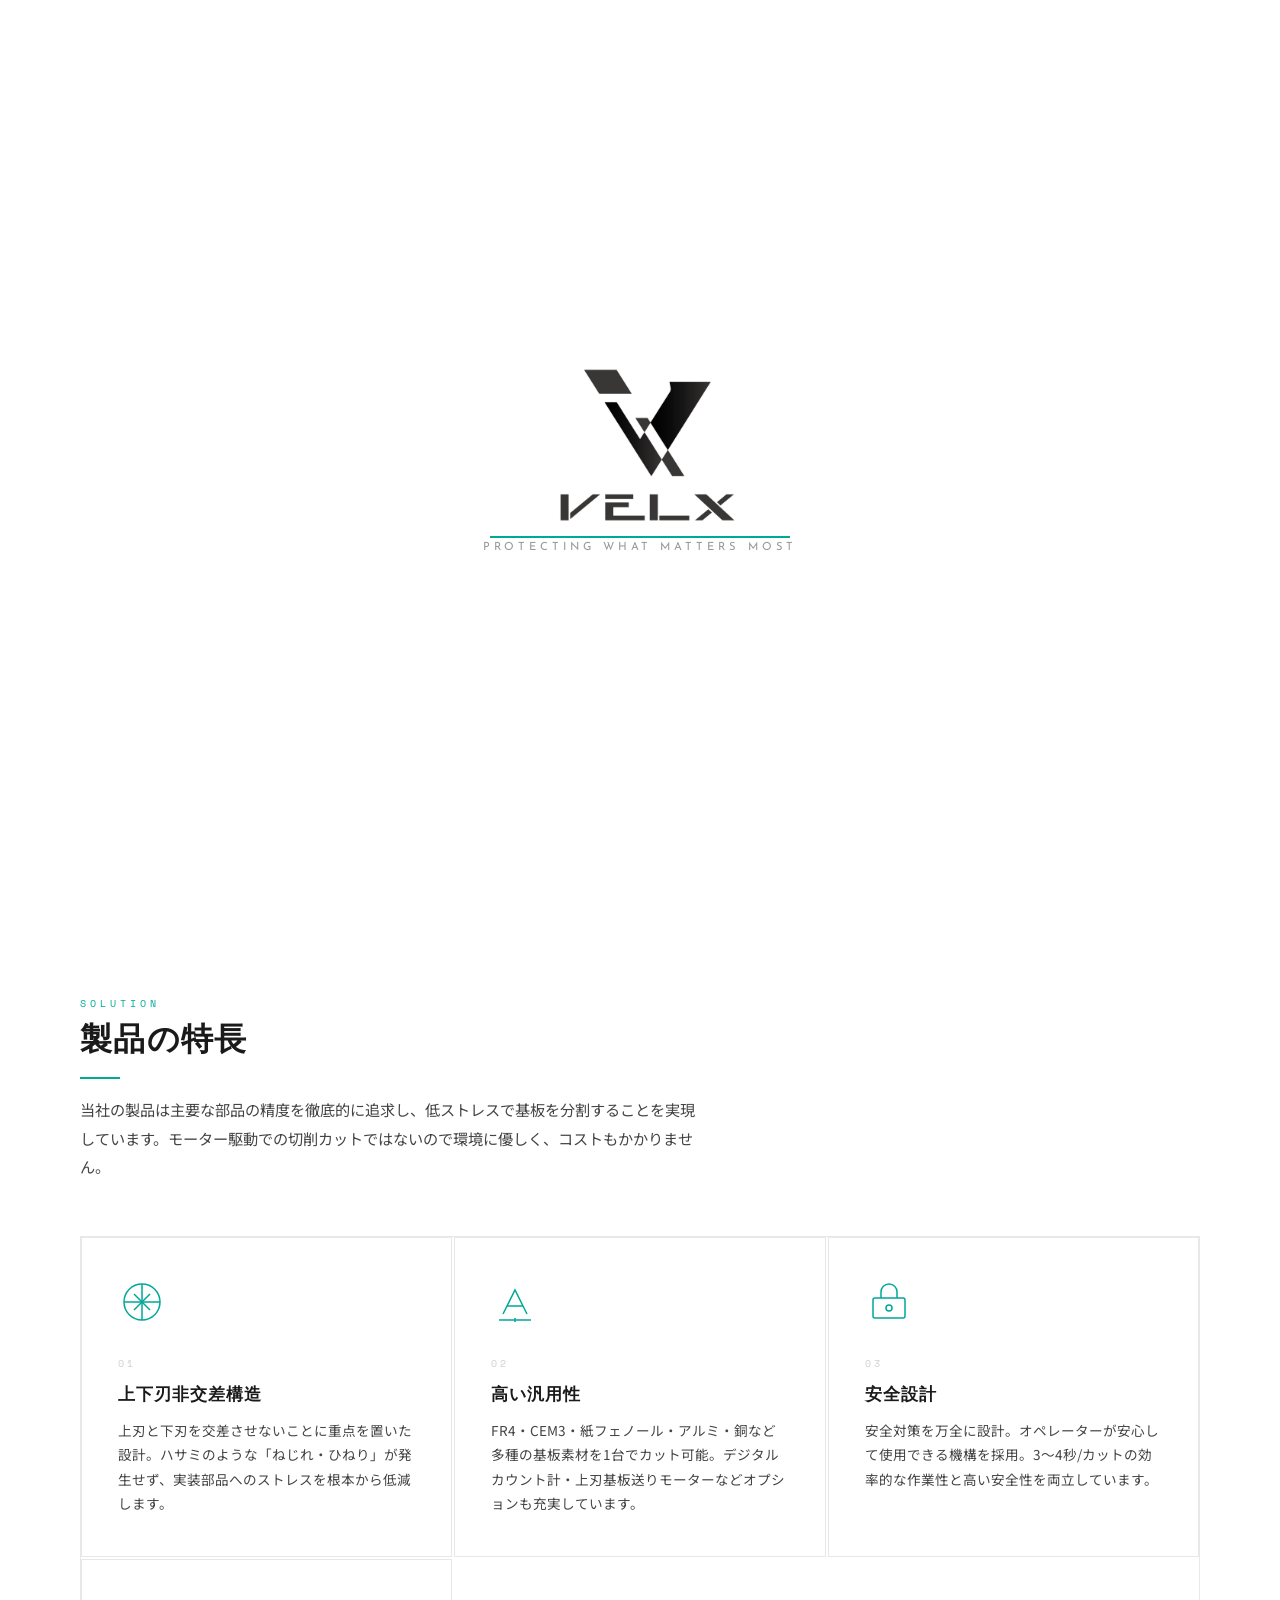
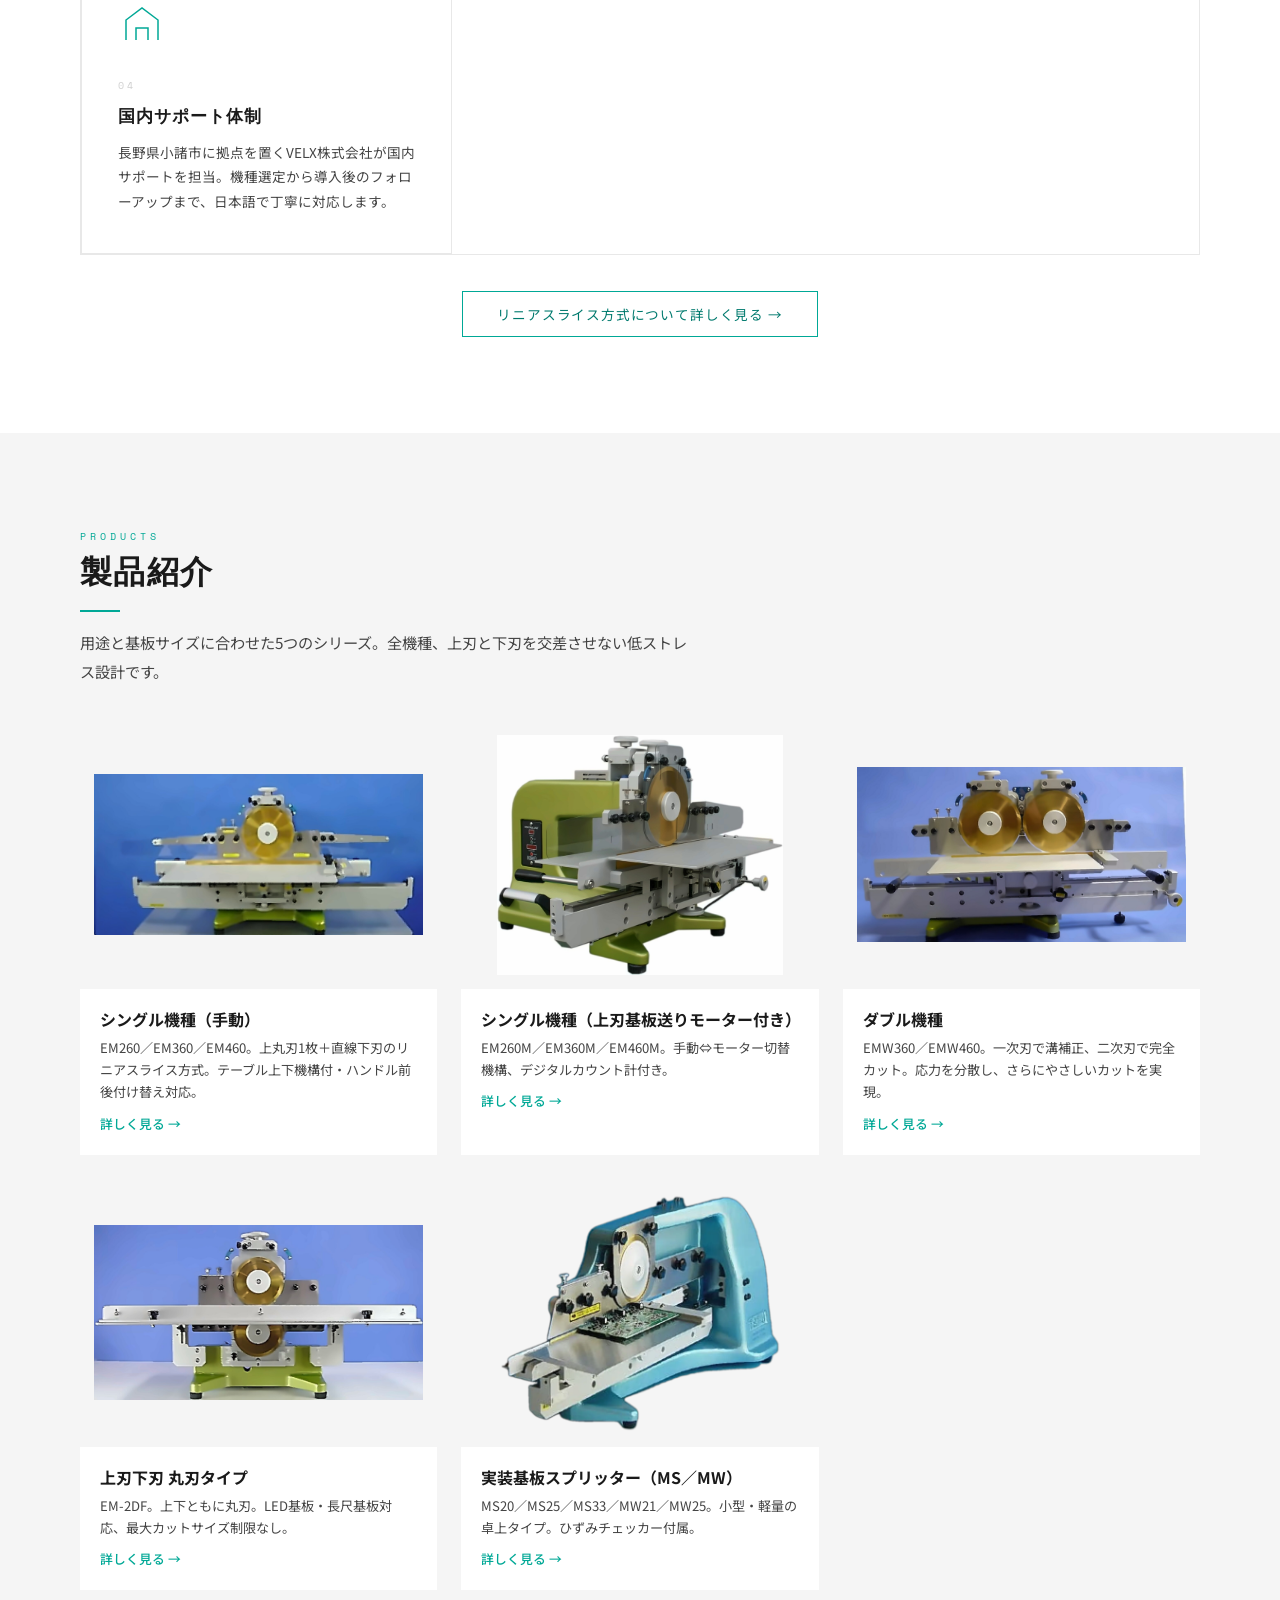
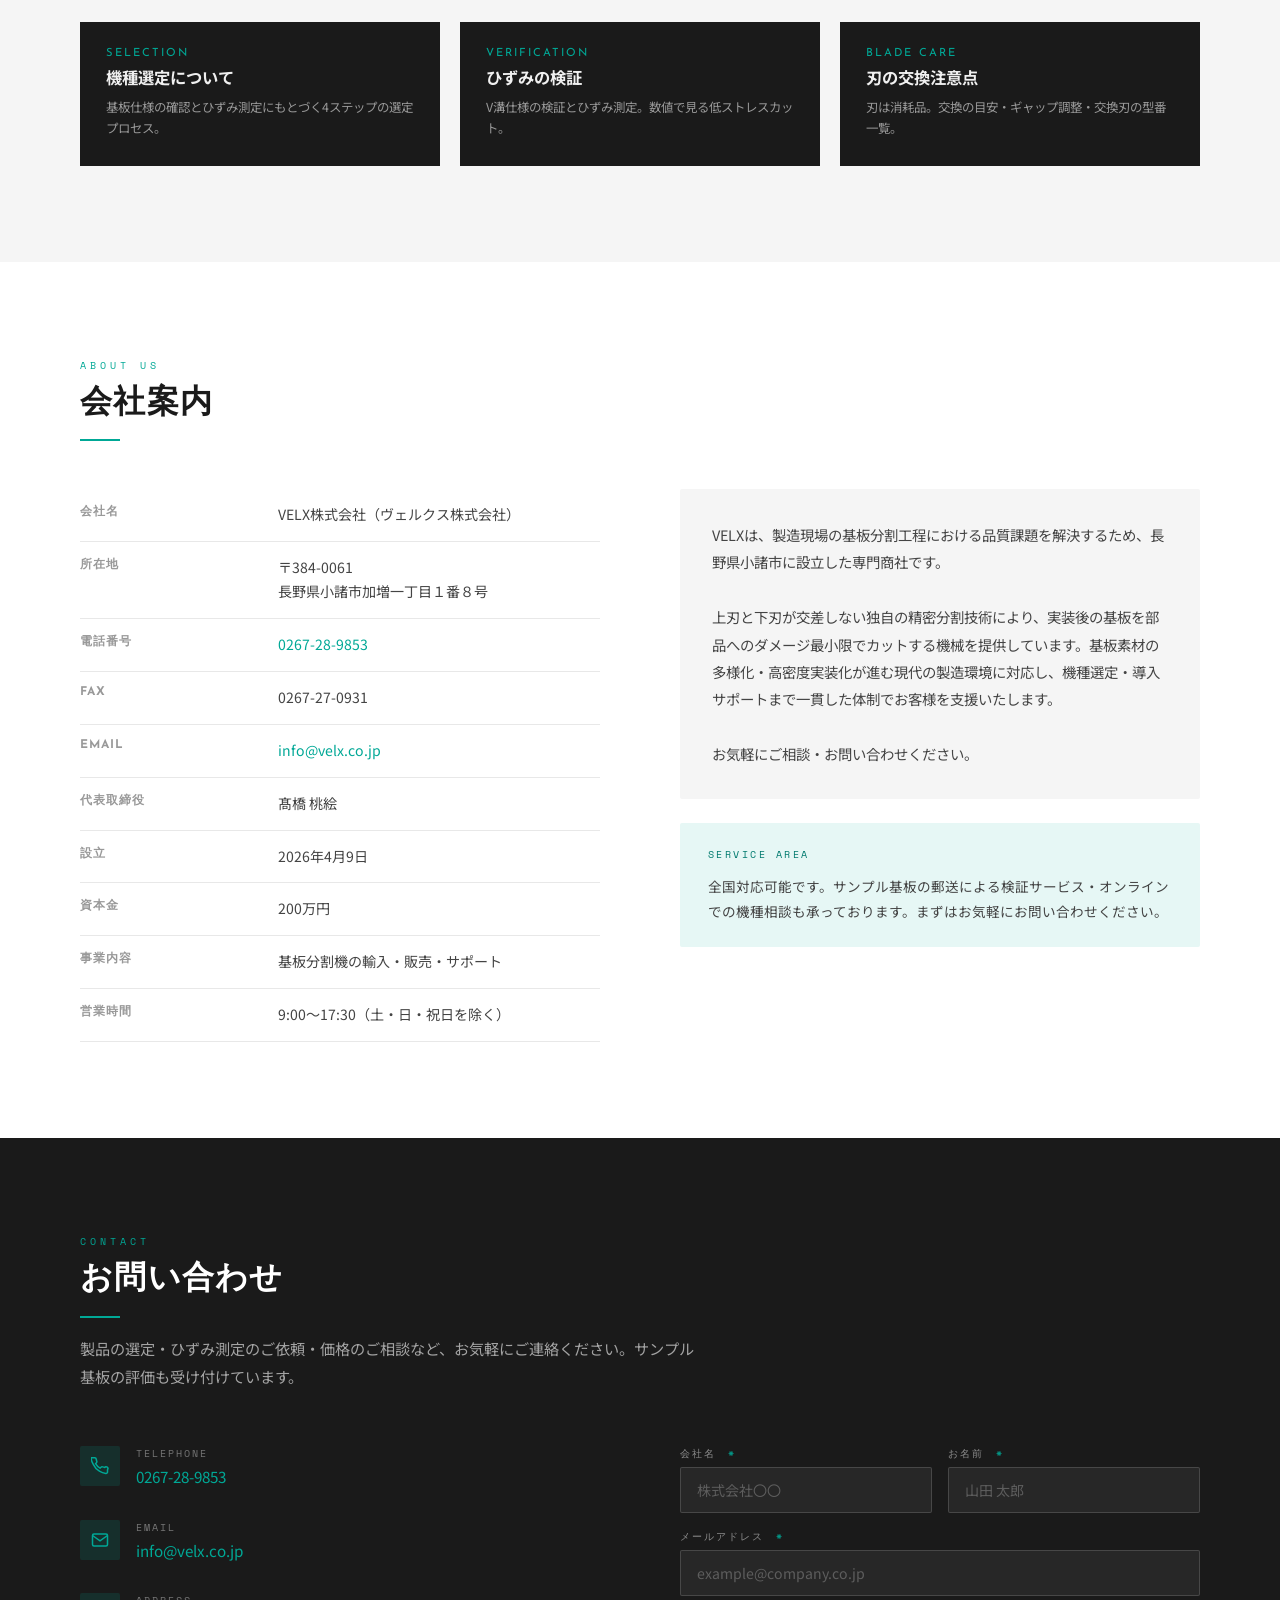
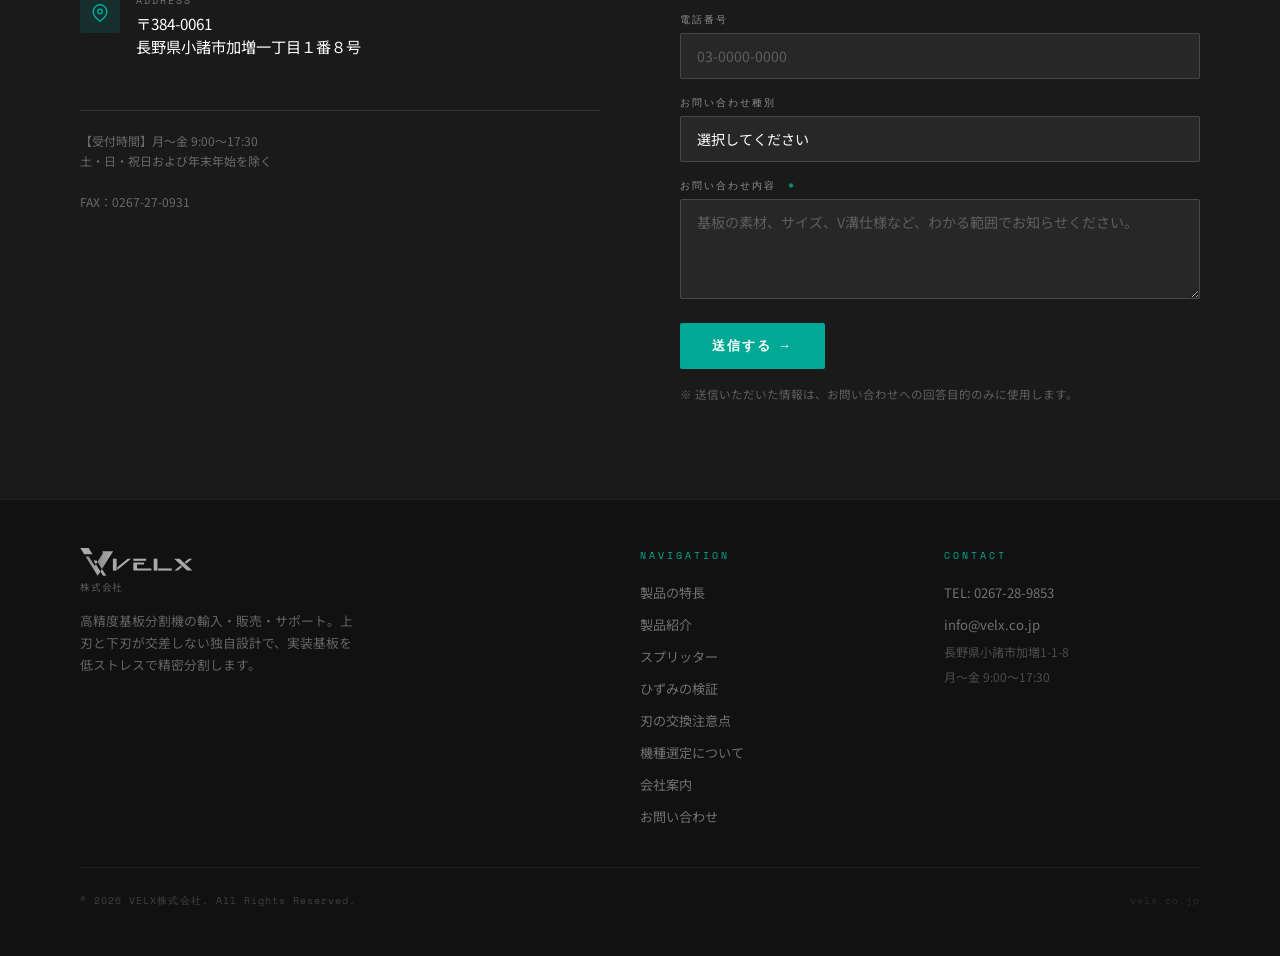
==== commit 877aacef: "サイトをMOA式の複数ページ構成に再構築（機種別ページ・外形図・ひずみの検証・刃の交換注意点を追加）" ====
--- a/index.html
+++ b/index.html
@@ -3,843 +3,14 @@
 <head>
 <meta charset="UTF-8">
 <meta name="viewport" content="width=device-width, initial-scale=1.0">
-<meta name="description" content="VELX株式会社は、低ストレス基板分割機（PCBデパネリング）の販売・サポートを行う長野県小諸市の専門商社です。上下刃交差なしの高精度カット技術でお客様の実装基板を守ります。">
-<meta name="keywords" content="基板分割機,PCBデパネラー,デパネリング,基板カット,V溝,低ストレス,VELX,ひずみ測定">
-<meta property="og:title" content="VELX株式会社 | 高精度基板分割機">
-<meta property="og:description" content="上刃と下刃が交差しない独自構造で、実装基板を低ストレスで精密分割。">
-<meta property="og:url" content="https://velx.co.jp">
-<meta property="og:type" content="website">
+<meta name="description" content="VELX株式会社は、低ストレス基板分割機（PCBデパネリング）の販売・サポートを行う長野県小諸市の専門商社です。">
 <title>VELX株式会社 | 高精度基板分割機</title>
 <link rel="preconnect" href="https://fonts.googleapis.com">
 <link rel="preconnect" href="https://fonts.gstatic.com" crossorigin>
 <link href="https://fonts.googleapis.com/css2?family=Josefin+Sans:wght@300;400;600;700&family=Noto+Sans+JP:wght@300;400;500;700&family=Space+Mono:wght@400;700&display=swap" rel="stylesheet">
-<style>
-:root {
-  --white: #FFFFFF;
-  --off-white: #F5F5F5;
-  --silver: #E8E8E8;
-  --light-gray: #D0D0D0;
-  --mid-gray: #999999;
-  --dark-gray: #444444;
-  --black: #1A1A1A;
-  --teal: #00A896;
-  --teal-dark: #007A6E;
-  --teal-light: #E6F7F5;
-  --accent: #B8860B;
-  --nav-h: 72px;
-}
-
-*,*::before,*::after { box-sizing: border-box; margin: 0; padding: 0; }
-
-html { scroll-behavior: smooth; font-size: 16px; }
-
-body {
-  font-family: 'Noto Sans JP', sans-serif;
-  background: var(--white);
-  color: var(--black);
-  overflow-x: hidden;
-}
-
-/* ─── INTRO OVERLAY ─── */
-#intro {
-  position: fixed; inset: 0; z-index: 9999;
-  background: var(--white);
-  display: flex; align-items: center; justify-content: center;
-  transition: opacity 0.6s ease 2.6s, visibility 0.6s ease 2.6s;
-}
-#intro.done { opacity: 0; visibility: hidden; pointer-events: none; }
-
-#intro-logo { display: flex; flex-direction: column; align-items: center; gap: 4px; }
-
-.intro-logo-wrap {
-  width: 360px; height: 185px;
-  overflow: hidden;
-  position: relative;
-  animation: symFade 1.0s ease forwards;
-  opacity: 0;
-}
-.intro-logo-svg {
-  width: 360px;
-  position: absolute;
-  top: -40px;
-}
-.intro-bar {
-  width: 0; height: 2px;
-  background: var(--teal);
-  animation: barExpand 0.5s ease 1.2s forwards;
-}
-.intro-tagline {
-  font-family: 'Josefin Sans', sans-serif;
-  font-size: 0.7rem; letter-spacing: 0.35em;
-  color: var(--mid-gray); text-transform: uppercase;
-  animation: wordFade 0.6s ease 1.6s forwards;
-  opacity: 0;
-}
-
-@keyframes symFade { to { opacity: 1; transform: none; } from { opacity: 0; transform: scale(0.88); } }
-@keyframes wordFade { to { opacity: 1; } }
-@keyframes barExpand { to { width: 300px; } }
-
-/* ─── NAV ─── */
-#nav {
-  position: fixed; top: 0; left: 0; right: 0; z-index: 1000;
-  height: var(--nav-h);
-  background: rgba(255,255,255,0.94);
-  backdrop-filter: blur(10px);
-  border-bottom: 1px solid var(--silver);
-  display: flex; align-items: center;
-  padding: 0 48px;
-  transition: box-shadow 0.3s;
-}
-#nav.scrolled { box-shadow: 0 2px 20px rgba(0,0,0,0.08); }
-
-.nav-logo {
-  display: flex; align-items: center; gap: 8px;
-  text-decoration: none;
-  flex-shrink: 0;
-}
-.velx-logo-h {
-  height: 28px; width: auto;
-  display: block;
-}
-.velx-logo-symbol {
-  height: 32px; width: auto;
-  display: block;
-}
-.nav-logo-sub {
-  font-size: 0.6rem; color: var(--mid-gray);
-  letter-spacing: 0.08em;
-  font-family: 'Noto Sans JP', sans-serif;
-  font-weight: 400; white-space: nowrap;
-  margin-top: 4px;
-}
-
-.nav-links {
-  display: flex; align-items: center;
-  gap: 32px; margin-left: auto;
-  list-style: none;
-}
-.nav-links a {
-  font-family: 'Josefin Sans', sans-serif;
-  font-size: 0.78rem; font-weight: 600;
-  letter-spacing: 0.12em; text-transform: uppercase;
-  color: var(--dark-gray); text-decoration: none;
-  transition: color 0.2s;
-  position: relative;
-}
-.nav-links a::after {
-  content: ''; position: absolute; bottom: -4px; left: 0;
-  width: 0; height: 1px; background: var(--teal);
-  transition: width 0.25s;
-}
-.nav-links a:hover { color: var(--teal); }
-.nav-links a:hover::after { width: 100%; }
-
-.nav-contact-btn {
-  background: var(--teal) !important;
-  color: var(--white) !important;
-  padding: 8px 20px;
-  border-radius: 2px;
-  transition: background 0.2s !important;
-  letter-spacing: 0.1em !important;
-}
-.nav-contact-btn:hover { background: var(--teal-dark) !important; color: var(--white) !important; }
-.nav-contact-btn::after { display: none !important; }
-
-/* Hamburger */
-.hamburger {
-  display: none; flex-direction: column; gap: 5px;
-  cursor: pointer; margin-left: auto;
-  background: none; border: none; padding: 4px;
-}
-.hamburger span {
-  display: block; width: 24px; height: 2px;
-  background: var(--black); border-radius: 2px;
-  transition: transform 0.3s, opacity 0.3s;
-}
-.hamburger.open span:nth-child(1) { transform: translateY(7px) rotate(45deg); }
-.hamburger.open span:nth-child(2) { opacity: 0; }
-.hamburger.open span:nth-child(3) { transform: translateY(-7px) rotate(-45deg); }
-
-.mobile-menu {
-  display: none; position: fixed;
-  top: var(--nav-h); left: 0; right: 0;
-  background: var(--white);
-  border-bottom: 1px solid var(--silver);
-  padding: 24px 32px;
-  z-index: 999;
-  flex-direction: column; gap: 0;
-}
-.mobile-menu.open { display: flex; }
-.mobile-menu a {
-  font-family: 'Josefin Sans', sans-serif;
-  font-size: 0.9rem; font-weight: 600;
-  letter-spacing: 0.12em; text-transform: uppercase;
-  color: var(--dark-gray); text-decoration: none;
-  padding: 14px 0;
-  border-bottom: 1px solid var(--silver);
-  transition: color 0.2s;
-}
-.mobile-menu a:last-child { border-bottom: none; }
-.mobile-menu a:hover { color: var(--teal); }
-
-/* ─── HERO ─── */
-#hero {
-  min-height: 100vh;
-  padding-top: var(--nav-h);
-  display: grid;
-  grid-template-columns: 1fr 1fr;
-  overflow: hidden;
-  position: relative;
-}
-
-.hero-left {
-  display: flex; flex-direction: column; justify-content: center;
-  padding: 80px 64px 80px 80px;
-  background: var(--white);
-  position: relative; z-index: 1;
-}
-
-.hero-eyebrow {
-  font-family: 'Space Mono', monospace;
-  font-size: 0.65rem; letter-spacing: 0.35em;
-  color: var(--teal); text-transform: uppercase;
-  margin-bottom: 20px;
-  opacity: 0; animation: fadeUp 0.8s ease 0.3s forwards;
-}
-.hero-h1 {
-  font-family: 'Josefin Sans', sans-serif;
-  font-size: clamp(2.2rem, 3.5vw, 3.2rem);
-  font-weight: 700; line-height: 1.15;
-  letter-spacing: 0.03em;
-  color: var(--black);
-  opacity: 0; animation: fadeUp 0.8s ease 0.5s forwards;
-}
-.hero-h1 em {
-  font-style: normal; color: var(--teal);
-  display: block;
-}
-.hero-sub {
-  margin-top: 24px;
-  font-size: 0.95rem; line-height: 1.85;
-  color: var(--dark-gray);
-  max-width: 440px;
-  opacity: 0; animation: fadeUp 0.8s ease 0.7s forwards;
-}
-.hero-features {
-  margin-top: 36px; display: flex; flex-direction: column; gap: 10px;
-  opacity: 0; animation: fadeUp 0.8s ease 0.9s forwards;
-}
-.hero-feat {
-  display: flex; align-items: center; gap: 12px;
-  font-size: 0.85rem; color: var(--dark-gray);
-}
-.hero-feat::before {
-  content: ''; width: 6px; height: 6px;
-  background: var(--teal); border-radius: 50%; flex-shrink: 0;
-}
-.hero-btns {
-  margin-top: 40px; display: flex; gap: 16px; flex-wrap: wrap;
-  opacity: 0; animation: fadeUp 0.8s ease 1.1s forwards;
-}
-.btn-primary {
-  display: inline-flex; align-items: center; gap: 8px;
-  background: var(--teal); color: var(--white);
-  padding: 14px 28px; border-radius: 2px;
-  font-family: 'Josefin Sans', sans-serif;
-  font-size: 0.78rem; font-weight: 600; letter-spacing: 0.15em;
-  text-transform: uppercase; text-decoration: none;
-  transition: background 0.2s, transform 0.2s;
-}
-.btn-primary:hover { background: var(--teal-dark); transform: translateY(-1px); }
-.btn-outline {
-  display: inline-flex; align-items: center; gap: 8px;
-  border: 1.5px solid var(--light-gray); color: var(--dark-gray);
-  padding: 14px 28px; border-radius: 2px;
-  font-family: 'Josefin Sans', sans-serif;
-  font-size: 0.78rem; font-weight: 600; letter-spacing: 0.15em;
-  text-transform: uppercase; text-decoration: none;
-  transition: border-color 0.2s, color 0.2s, transform 0.2s;
-}
-.btn-outline:hover { border-color: var(--teal); color: var(--teal); transform: translateY(-1px); }
-
-.hero-right {
-  position: relative; overflow: hidden;
-  background: var(--off-white);
-}
-.hero-right-logo {
-  position: absolute;
-  top: 50%; left: 50%;
-  transform: translate(-50%, -50%);
-  width: 75%;
-  opacity: 0.07;
-  pointer-events: none;
-  user-select: none;
-}
-.hero-right-overlay {
-  position: absolute; inset: 0;
-  background: linear-gradient(135deg, rgba(0,168,150,0.08) 0%, transparent 60%);
-}
-.hero-badge {
-  position: absolute; bottom: 40px; right: 40px;
-  background: var(--white);
-  padding: 16px 20px;
-  border-left: 3px solid var(--teal);
-  box-shadow: 0 4px 24px rgba(0,0,0,0.1);
-  opacity: 0; animation: fadeUp 0.8s ease 1.2s forwards;
-}
-.hero-badge-num {
-  font-family: 'Space Mono', monospace;
-  font-size: 1.8rem; font-weight: 700; color: var(--teal);
-  line-height: 1;
-}
-.hero-badge-label {
-  font-size: 0.7rem; color: var(--mid-gray);
-  margin-top: 4px; letter-spacing: 0.05em;
-}
-
-@keyframes fadeUp {
-  from { opacity: 0; transform: translateY(20px); }
-  to { opacity: 1; transform: translateY(0); }
-}
-@keyframes imgFade { to { opacity: 1; } }
-
-/* ─── SECTION COMMONS ─── */
-section { padding: 96px 80px; }
-
-.section-label {
-  font-family: 'Space Mono', monospace;
-  font-size: 0.62rem; letter-spacing: 0.4em;
-  color: var(--teal); text-transform: uppercase;
-  margin-bottom: 12px;
-}
-.section-h2 {
-  font-family: 'Josefin Sans', sans-serif;
-  font-size: clamp(1.8rem, 2.5vw, 2.4rem);
-  font-weight: 700; letter-spacing: 0.04em;
-  color: var(--black); line-height: 1.2;
-}
-.section-lead {
-  margin-top: 16px; max-width: 620px;
-  font-size: 0.95rem; line-height: 1.85;
-  color: var(--dark-gray);
-}
-.section-divider {
-  width: 40px; height: 2px;
-  background: var(--teal);
-  margin: 16px 0;
-}
-
-/* reveal animation */
-.reveal {
-  opacity: 0; transform: translateY(28px);
-  transition: opacity 0.7s ease, transform 0.7s ease;
-}
-.reveal.visible { opacity: 1; transform: none; }
-
-/* ─── FEATURES ─── */
-#features { background: var(--white); }
-
-.features-grid {
-  display: grid;
-  grid-template-columns: repeat(3, 1fr);
-  gap: 2px;
-  margin-top: 56px;
-  border: 1px solid var(--silver);
-}
-.feat-card {
-  padding: 40px 36px;
-  background: var(--white);
-  border: 1px solid var(--silver);
-  transition: box-shadow 0.25s, transform 0.25s;
-  cursor: default;
-}
-.feat-card:hover {
-  box-shadow: 0 8px 32px rgba(0,168,150,0.08);
-  transform: translateY(-2px);
-  z-index: 1; position: relative;
-}
-.feat-icon {
-  width: 48px; height: 48px;
-  margin-bottom: 24px;
-  color: var(--teal);
-}
-.feat-num {
-  font-family: 'Space Mono', monospace;
-  font-size: 0.65rem; letter-spacing: 0.3em;
-  color: var(--light-gray); margin-bottom: 12px;
-}
-.feat-title {
-  font-family: 'Josefin Sans', sans-serif;
-  font-size: 1.05rem; font-weight: 700;
-  letter-spacing: 0.06em; color: var(--black);
-  margin-bottom: 12px;
-}
-.feat-body {
-  font-size: 0.85rem; line-height: 1.8; color: var(--dark-gray);
-}
-
-/* ─── PRINCIPLE ─── */
-#principle {
-  background: var(--black);
-  color: var(--white);
-  display: grid; grid-template-columns: 1fr 1fr; gap: 80px;
-  align-items: center;
-}
-#principle .section-label { color: var(--teal); }
-#principle .section-h2 { color: var(--white); }
-#principle .section-lead { color: rgba(255,255,255,0.65); }
-
-.principle-img {
-  width: 100%; border-radius: 2px;
-  opacity: 0.9;
-}
-
-.principle-points {
-  margin-top: 40px;
-  display: flex; flex-direction: column; gap: 0;
-}
-.p-point {
-  display: flex; gap: 20px; align-items: flex-start;
-  padding: 20px 0;
-  border-bottom: 1px solid rgba(255,255,255,0.1);
-}
-.p-point:last-child { border-bottom: none; }
-.p-num {
-  font-family: 'Space Mono', monospace;
-  font-size: 1.1rem; font-weight: 700;
-  color: var(--teal); flex-shrink: 0; line-height: 1;
-  margin-top: 2px;
-}
-.p-text-head {
-  font-family: 'Josefin Sans', sans-serif;
-  font-size: 0.88rem; font-weight: 600;
-  letter-spacing: 0.06em; color: var(--white);
-  margin-bottom: 4px;
-}
-.p-text-body {
-  font-size: 0.82rem; line-height: 1.75;
-  color: rgba(255,255,255,0.55);
-}
-
-/* ─── PRODUCTS ─── */
-#products { background: var(--off-white); }
-
-.products-intro {
-  display: grid; grid-template-columns: 1fr 1fr; gap: 60px;
-  align-items: start; margin-bottom: 60px;
-}
-
-.product-series {
-  margin-top: 48px;
-}
-.series-header {
-  display: flex; align-items: center; gap: 16px;
-  margin-bottom: 28px;
-  padding-bottom: 16px;
-  border-bottom: 2px solid var(--teal);
-}
-.series-icon {
-  width: 40px; height: 40px;
-  background: var(--teal);
-  display: flex; align-items: center; justify-content: center;
-  border-radius: 2px; flex-shrink: 0;
-}
-.series-icon svg { color: white; }
-.series-name {
-  font-family: 'Josefin Sans', sans-serif;
-  font-size: 1.15rem; font-weight: 700;
-  letter-spacing: 0.1em; color: var(--black);
-}
-.series-desc {
-  font-size: 0.82rem; color: var(--mid-gray);
-  margin-top: 2px;
-}
-
-.model-grid {
-  display: grid;
-  grid-template-columns: repeat(auto-fit, minmax(200px, 1fr));
-  gap: 16px;
-}
-.model-card {
-  background: var(--white);
-  border: 1px solid var(--silver);
-  border-radius: 2px;
-  overflow: hidden;
-  transition: box-shadow 0.25s, transform 0.25s;
-}
-.model-card:hover {
-  box-shadow: 0 6px 24px rgba(0,0,0,0.08);
-  transform: translateY(-3px);
-}
-.model-img {
-  width: 100%; aspect-ratio: 4/3;
-  object-fit: contain; object-position: center;
-  background: var(--off-white);
-  padding: 12px;
-}
-.model-info { padding: 16px; }
-.model-name {
-  font-family: 'Space Mono', monospace;
-  font-size: 0.78rem; font-weight: 700;
-  color: var(--black); margin-bottom: 6px;
-}
-.model-tag {
-  display: inline-block;
-  background: var(--teal-light); color: var(--teal-dark);
-  font-size: 0.68rem; padding: 2px 8px;
-  border-radius: 1px; letter-spacing: 0.05em;
-  margin-bottom: 8px;
-}
-.model-specs { list-style: none; }
-.model-specs li {
-  display: flex; justify-content: space-between;
-  font-size: 0.75rem; color: var(--dark-gray);
-  padding: 4px 0; border-bottom: 1px solid var(--silver);
-}
-.model-specs li:last-child { border-bottom: none; }
-.model-specs .spec-val {
-  font-family: 'Space Mono', monospace;
-  font-size: 0.72rem; color: var(--black);
-}
-
-/* ─── INSPECTION ─── */
-#inspection {
-  background: var(--white);
-  display: grid; grid-template-columns: 1fr 1fr; gap: 80px;
-  align-items: center;
-}
-
-.insp-steps {
-  margin-top: 36px;
-  display: flex; flex-direction: column; gap: 0;
-  counter-reset: steps;
-}
-.insp-step {
-  display: flex; gap: 20px;
-  padding: 20px 0;
-  border-bottom: 1px solid var(--silver);
-  counter-increment: steps;
-}
-.insp-step:last-child { border-bottom: none; }
-.insp-step-num {
-  font-family: 'Space Mono', monospace;
-  font-size: 1.2rem; font-weight: 700;
-  color: var(--teal); flex-shrink: 0;
-  min-width: 32px; line-height: 1; margin-top: 2px;
-}
-.insp-step-title {
-  font-family: 'Josefin Sans', sans-serif;
-  font-size: 0.9rem; font-weight: 700;
-  letter-spacing: 0.04em; color: var(--black);
-  margin-bottom: 6px;
-}
-.insp-step-body {
-  font-size: 0.83rem; line-height: 1.75; color: var(--dark-gray);
-}
-
-.insp-visual {
-  background: var(--off-white);
-  padding: 40px;
-  border: 1px solid var(--silver);
-  border-radius: 2px;
-}
-.crack-table { width: 100%; border-collapse: collapse; margin-top: 20px; }
-.crack-table th {
-  background: var(--black); color: var(--white);
-  font-family: 'Josefin Sans', sans-serif;
-  font-size: 0.75rem; letter-spacing: 0.1em;
-  padding: 10px 14px; text-align: left;
-}
-.crack-table td {
-  padding: 12px 14px;
-  font-size: 0.82rem; color: var(--dark-gray);
-  border-bottom: 1px solid var(--silver);
-  vertical-align: top;
-}
-.crack-table tr:nth-child(even) td { background: var(--white); }
-.crack-table .risk-high { color: #c0392b; font-weight: 700; }
-.crack-table .risk-low { color: var(--teal); font-weight: 700; }
-
-/* ─── SELECTION ─── */
-#selection { background: var(--off-white); }
-
-.selection-flow {
-  margin-top: 48px;
-  display: grid; grid-template-columns: repeat(4, 1fr);
-  gap: 0; position: relative;
-}
-.selection-flow::before {
-  content: ''; position: absolute;
-  top: 36px; left: 12.5%; right: 12.5%;
-  height: 2px; background: var(--light-gray);
-}
-.sel-step {
-  display: flex; flex-direction: column; align-items: center;
-  text-align: center; padding: 0 16px; position: relative;
-}
-.sel-step-circle {
-  width: 72px; height: 72px;
-  background: var(--white); border: 2px solid var(--teal);
-  border-radius: 50%;
-  display: flex; align-items: center; justify-content: center;
-  margin-bottom: 16px; position: relative; z-index: 1;
-}
-.sel-step-circle svg { color: var(--teal); }
-.sel-step-label {
-  font-family: 'Space Mono', monospace;
-  font-size: 0.62rem; letter-spacing: 0.2em;
-  color: var(--mid-gray); margin-bottom: 8px;
-}
-.sel-step-title {
-  font-family: 'Josefin Sans', sans-serif;
-  font-size: 0.88rem; font-weight: 700;
-  color: var(--black); letter-spacing: 0.04em;
-  margin-bottom: 8px;
-}
-.sel-step-body {
-  font-size: 0.78rem; line-height: 1.7; color: var(--dark-gray);
-}
-
-.selection-note {
-  margin-top: 48px;
-  background: var(--teal-light);
-  border-left: 3px solid var(--teal);
-  padding: 20px 24px;
-  border-radius: 0 2px 2px 0;
-}
-.selection-note p {
-  font-size: 0.88rem; line-height: 1.8; color: var(--teal-dark);
-}
-.selection-note strong {
-  font-family: 'Josefin Sans', sans-serif;
-  font-weight: 700; letter-spacing: 0.05em;
-}
-
-/* ─── ABOUT ─── */
-#about { background: var(--white); }
-
-.about-grid {
-  display: grid; grid-template-columns: 1fr 1fr; gap: 80px;
-  margin-top: 48px; align-items: start;
-}
-
-.company-table {
-  width: 100%; border-collapse: collapse;
-}
-.company-table tr {
-  border-bottom: 1px solid var(--silver);
-}
-.company-table th {
-  font-family: 'Josefin Sans', sans-serif;
-  font-size: 0.75rem; font-weight: 700; letter-spacing: 0.08em;
-  color: var(--mid-gray); text-transform: uppercase;
-  padding: 14px 0; text-align: left;
-  width: 38%; vertical-align: top;
-}
-.company-table td {
-  font-size: 0.88rem; color: var(--dark-gray);
-  padding: 14px 0; line-height: 1.7;
-}
-
-.about-right { display: flex; flex-direction: column; gap: 24px; }
-
-.about-msg {
-  background: var(--off-white); padding: 32px;
-  border-radius: 2px;
-}
-.about-msg p {
-  font-size: 0.9rem; line-height: 1.9; color: var(--dark-gray);
-}
-.about-msg .msg-name {
-  margin-top: 20px;
-  font-family: 'Josefin Sans', sans-serif;
-  font-size: 0.8rem; letter-spacing: 0.08em;
-  color: var(--black); font-weight: 700;
-}
-.about-msg .msg-title {
-  font-size: 0.72rem; color: var(--mid-gray);
-}
-
-/* ─── CONTACT ─── */
-#contact {
-  background: var(--black); color: var(--white);
-}
-#contact .section-label { color: var(--teal); }
-#contact .section-h2 { color: var(--white); }
-#contact .section-lead { color: rgba(255,255,255,0.6); }
-
-.contact-grid {
-  display: grid; grid-template-columns: 1fr 1fr; gap: 80px;
-  margin-top: 56px; align-items: start;
-}
-
-.contact-info { display: flex; flex-direction: column; gap: 32px; }
-
-.contact-item {
-  display: flex; gap: 16px; align-items: flex-start;
-}
-.contact-item-icon {
-  width: 40px; height: 40px;
-  background: rgba(0,168,150,0.15);
-  border-radius: 2px;
-  display: flex; align-items: center; justify-content: center;
-  flex-shrink: 0; color: var(--teal);
-}
-.contact-item-label {
-  font-family: 'Space Mono', monospace;
-  font-size: 0.62rem; letter-spacing: 0.2em;
-  color: rgba(255,255,255,0.4); margin-bottom: 4px;
-}
-.contact-item-value {
-  font-size: 0.95rem; color: var(--white);
-  line-height: 1.5;
-}
-.contact-item-value a {
-  color: var(--teal); text-decoration: none;
-}
-.contact-item-value a:hover { text-decoration: underline; }
-
-.hours-note {
-  font-size: 0.75rem; color: rgba(255,255,255,0.35);
-  margin-top: 20px; line-height: 1.7;
-  padding-top: 20px;
-  border-top: 1px solid rgba(255,255,255,0.1);
-}
-
-/* Form */
-.contact-form { display: flex; flex-direction: column; gap: 16px; }
-
-.form-group { display: flex; flex-direction: column; gap: 6px; }
-.form-label {
-  font-family: 'Space Mono', monospace;
-  font-size: 0.62rem; letter-spacing: 0.2em;
-  color: rgba(255,255,255,0.5);
-}
-.form-label .req {
-  color: var(--teal); margin-left: 4px;
-}
-.form-input, .form-textarea, .form-select {
-  background: rgba(255,255,255,0.06);
-  border: 1px solid rgba(255,255,255,0.15);
-  color: var(--white); padding: 12px 16px;
-  border-radius: 2px; font-family: 'Noto Sans JP', sans-serif;
-  font-size: 0.88rem;
-  transition: border-color 0.2s, background 0.2s;
-  width: 100%;
-}
-.form-input::placeholder, .form-textarea::placeholder { color: rgba(255,255,255,0.25); }
-.form-input:focus, .form-textarea:focus, .form-select:focus {
-  outline: none;
-  border-color: var(--teal);
-  background: rgba(0,168,150,0.06);
-}
-.form-textarea { resize: vertical; min-height: 100px; }
-.form-select { appearance: none; cursor: pointer; }
-.form-row { display: grid; grid-template-columns: 1fr 1fr; gap: 16px; }
-
-.form-submit {
-  background: var(--teal); color: var(--white);
-  border: none; padding: 14px 32px;
-  font-family: 'Josefin Sans', sans-serif;
-  font-size: 0.82rem; font-weight: 700; letter-spacing: 0.15em;
-  text-transform: uppercase; cursor: pointer;
-  border-radius: 2px;
-  transition: background 0.2s, transform 0.2s;
-  margin-top: 8px;
-  align-self: flex-start;
-}
-.form-submit:hover { background: var(--teal-dark); transform: translateY(-1px); }
-
-.form-note {
-  font-size: 0.72rem; color: rgba(255,255,255,0.3);
-  line-height: 1.6;
-}
-
-/* ─── FOOTER ─── */
-footer {
-  background: #111;
-  padding: 48px 80px;
-  border-top: 1px solid rgba(255,255,255,0.06);
-}
-.footer-grid {
-  display: grid; grid-template-columns: 2fr 1fr 1fr;
-  gap: 48px; margin-bottom: 40px;
-}
-.footer-brand .nav-logo-text { color: var(--white); font-size: 1.2rem; }
-.footer-brand .nav-logo-sub { color: rgba(255,255,255,0.4); }
-.footer-tagline {
-  font-size: 0.8rem; line-height: 1.7;
-  color: rgba(255,255,255,0.35); margin-top: 16px;
-  max-width: 280px;
-}
-
-.footer-col-title {
-  font-family: 'Space Mono', monospace;
-  font-size: 0.62rem; letter-spacing: 0.3em;
-  color: var(--teal); text-transform: uppercase;
-  margin-bottom: 16px;
-}
-.footer-links { list-style: none; display: flex; flex-direction: column; gap: 8px; }
-.footer-links a {
-  font-size: 0.82rem; color: rgba(255,255,255,0.4);
-  text-decoration: none; transition: color 0.2s;
-}
-.footer-links a:hover { color: var(--white); }
-
-.footer-bottom {
-  border-top: 1px solid rgba(255,255,255,0.06);
-  padding-top: 24px;
-  display: flex; justify-content: space-between; align-items: center;
-  flex-wrap: wrap; gap: 12px;
-}
-.footer-copy {
-  font-family: 'Space Mono', monospace;
-  font-size: 0.65rem; color: rgba(255,255,255,0.2);
-  letter-spacing: 0.1em;
-}
-
-/* ─── RESPONSIVE ─── */
-@media (max-width: 1024px) {
-  section { padding: 72px 40px; }
-  #hero { grid-template-columns: 1fr; }
-  .hero-right { height: 50vw; max-height: 400px; }
-  .hero-left { padding: 60px 40px; }
-  #principle { grid-template-columns: 1fr; }
-  #inspection { grid-template-columns: 1fr; }
-  .about-grid { grid-template-columns: 1fr; }
-  .contact-grid { grid-template-columns: 1fr; }
-  .footer-grid { grid-template-columns: 1fr 1fr; }
-  .selection-flow { grid-template-columns: 1fr 1fr; }
-  .selection-flow::before { display: none; }
-  .features-grid { grid-template-columns: 1fr; }
-}
-
-@media (max-width: 768px) {
-  :root { --nav-h: 60px; }
-  #nav { padding: 0 20px; }
-  .nav-links { display: none; }
-  .hamburger { display: flex; }
-  section { padding: 56px 20px; }
-  .hero-left { padding: 48px 20px; }
-  .products-intro { grid-template-columns: 1fr; gap: 32px; }
-  .model-grid { grid-template-columns: 1fr 1fr; }
-  .selection-flow { grid-template-columns: 1fr; gap: 24px; }
-  .form-row { grid-template-columns: 1fr; }
-  footer { padding: 40px 20px; }
-  .footer-grid { grid-template-columns: 1fr; gap: 32px; }
-  .footer-bottom { flex-direction: column; align-items: flex-start; }
-}
-@media (max-width: 480px) {
-  .model-grid { grid-template-columns: 1fr; }
-  .hero-btns { flex-direction: column; }
-  .btn-primary, .btn-outline { width: 100%; justify-content: center; }
-}
-</style>
+<link rel="stylesheet" href="assets/site.css">
 </head>
 <body>
-
-<!-- INTRO -->
 <div id="intro">
   <div id="intro-logo">
     <div class="intro-logo-wrap"><img class="intro-logo-svg" src="[data-uri]" alt="VELX"></div>
@@ -850,7 +21,7 @@
 
 <!-- NAV -->
 <nav id="nav">
-  <a href="#" class="nav-logo">
+<a href="index.html" class="nav-logo">
     <svg class="velx-logo-h" viewBox="427 244 310 77" xmlns="http://www.w3.org/2000/svg">
       <defs>
         <linearGradient id="ng16" x1="442.32" y1="293.85" x2="483.06" y2="293.85" gradientUnits="userSpaceOnUse">
@@ -879,27 +50,41 @@
     </svg>
   </a>
   <ul class="nav-links">
-    <li><a href="#features">特長</a></li>
-    <li><a href="#products">製品</a></li>
-    <li><a href="#selection">機種選定</a></li>
-    <li><a href="#about">会社案内</a></li>
-    <li><a href="#contact" class="nav-contact-btn">お問い合わせ</a></li>
+    <li><a href="features.html">製品の特長</a></li>
+    <li class="dd"><a href="products.html">製品紹介</a>
+      <div class="dd-menu">
+        <a href="products-single.html">シングル機種（手動）</a>
+        <a href="products-motor.html">シングル機種（モーター付き）</a>
+        <a href="products-double.html">ダブル機種</a>
+        <a href="products-disc.html">上刃下刃 丸刃タイプ</a>
+        <a href="products-splitter.html">スプリッター</a>
+      </div>
+    </li>
+    <li><a href="selection.html">機種選定</a></li>
+    <li><a href="strain.html">ひずみの検証</a></li>
+    <li><a href="blade.html">刃の交換注意点</a></li>
+    <li><a href="index.html#about">会社案内</a></li>
+    <li><a href="index.html#contact" class="nav-contact-btn">お問い合わせ</a></li>
   </ul>
   <button class="hamburger" id="hamburger" aria-label="メニュー">
     <span></span><span></span><span></span>
   </button>
 </nav>
-
-<!-- MOBILE MENU -->
 <div class="mobile-menu" id="mobile-menu">
-  <a href="#features" onclick="closeMobile()">製品の特長</a>
-  <a href="#products" onclick="closeMobile()">製品紹介</a>
-  <a href="#selection" onclick="closeMobile()">機種選定</a>
-  <a href="#about" onclick="closeMobile()">会社案内</a>
-  <a href="#contact" onclick="closeMobile()">お問い合わせ</a>
+  <a href="features.html">製品の特長</a>
+  <a href="products.html">製品紹介</a>
+  <a href="products-single.html">　└ シングル機種（手動）</a>
+  <a href="products-motor.html">　└ モーター付き</a>
+  <a href="products-double.html">　└ ダブル機種</a>
+  <a href="products-disc.html">　└ 丸刃タイプ</a>
+  <a href="products-splitter.html">　└ スプリッター</a>
+  <a href="selection.html">機種選定</a>
+  <a href="strain.html">ひずみの検証</a>
+  <a href="blade.html">刃の交換注意点</a>
+  <a href="index.html#about">会社案内</a>
+  <a href="index.html#contact">お問い合わせ</a>
 </div>
 
-<!-- HERO -->
 <section id="hero">
   <div class="hero-left">
     <div class="hero-eyebrow">PCB DEPANELING SOLUTIONS</div>
@@ -932,8 +117,6 @@
     </div>
   </div>
 </section>
-
-<!-- FEATURES -->
 <section id="features">
   <div class="reveal">
     <div class="section-label">SOLUTION</div>
@@ -980,407 +163,65 @@
       <p class="feat-body">長野県小諸市に拠点を置くVELX株式会社が国内サポートを担当。機種選定から導入後のフォローアップまで、日本語で丁寧に対応します。</p>
     </div>
   </div>
+  <div style="text-align:center;margin-top:36px;" class="reveal">
+    <a href="features.html" style="display:inline-block;padding:12px 34px;border:1px solid var(--teal);color:var(--teal-dark);text-decoration:none;font-size:0.85rem;letter-spacing:0.06em;">リニアスライス方式について詳しく見る →</a>
+  </div>
 </section>
-
-<!-- PRINCIPLE (black section) -->
-<section id="principle">
-  <div class="reveal">
-    <img class="principle-img" src="images/principle.jpg" alt="リニアスライス方式の原理">
-  </div>
-  <div class="reveal" style="transition-delay:0.2s">
-    <div class="section-label">TECHNOLOGY</div>
-    <h2 class="section-h2">リニアスライス方式</h2>
+<section id="products">
+  <div class="reveal visible">
+    <div class="section-label">PRODUCTS</div>
+    <h2 class="section-h2">製品紹介</h2>
     <div class="section-divider"></div>
-    <p class="section-lead">
-      基板を下側直線刃で固定するため、刃先の横揺れなく安定し、高精度で上下刃の交差なく少ない力できれいな断面のカットを実現します。
-    </p>
-    <div class="principle-points">
-      <div class="p-point">
-        <div class="p-num">A</div>
-        <div>
-          <div class="p-text-head">下刃固定・上刃押し切り</div>
-          <p class="p-text-body">基板全体を下刃で支えるため、中抜き基板でも刃が逸れる心配がありません。横方向へのストレス拡散を防ぎます。</p>
-        </div>
-      </div>
-      <div class="p-point">
-        <div class="p-num">B</div>
-        <div>
-          <div class="p-text-head">ローラー刃の浅角自転</div>
-          <p class="p-text-body">ローラー刃が浅い角度で自転しながら進行前後の繊維を少しずつ圧切。円周が大きいほど抵抗が軽くなる原理で、スムーズなカットを実現。</p>
-        </div>
-      </div>
-      <div class="p-point">
-        <div class="p-num">C</div>
-        <div>
-          <div class="p-text-head">基板テーブル左右バランス制御</div>
-          <p class="p-text-body">カット時の基板左右バランスを取ることが最重要ポイント。基板に余分な力を加えないオペレーション設計になっています。</p>
-        </div>
-      </div>
-    </div>
+    <p class="section-lead">用途と基板サイズに合わせた5つのシリーズ。全機種、上刃と下刃を交差させない低ストレス設計です。</p>
+  </div>
+  <div class="cat-grid">
+    <a class="cat-card reveal" href="products-single.html">
+      <img src="images/em360.jpg" alt="シングル機種（手動）">
+      <div class="cat-body">
+        <div class="cat-name">シングル機種（手動）</div>
+        <div class="cat-desc">EM260／EM360／EM460。上丸刃1枚＋直線下刃のリニアスライス方式。テーブル上下機構付・ハンドル前後付け替え対応。</div>
+        <div class="cat-more">詳しく見る →</div>
+      </div>
+    </a>
+    <a class="cat-card reveal" href="products-motor.html">
+      <img src="images/em360m.jpg" alt="シングル機種（上刃基板送りモーター付き）">
+      <div class="cat-body">
+        <div class="cat-name">シングル機種（上刃基板送りモーター付き）</div>
+        <div class="cat-desc">EM260M／EM360M／EM460M。手動⇔モーター切替機構、デジタルカウント計付き。</div>
+        <div class="cat-more">詳しく見る →</div>
+      </div>
+    </a>
+    <a class="cat-card reveal" href="products-double.html">
+      <img src="images/emw360.jpg" alt="ダブル機種">
+      <div class="cat-body">
+        <div class="cat-name">ダブル機種</div>
+        <div class="cat-desc">EMW360／EMW460。一次刃で溝補正、二次刃で完全カット。応力を分散し、さらにやさしいカットを実現。</div>
+        <div class="cat-more">詳しく見る →</div>
+      </div>
+    </a>
+    <a class="cat-card reveal" href="products-disc.html">
+      <img src="images/em2df.jpg" alt="上刃下刃 丸刃タイプ">
+      <div class="cat-body">
+        <div class="cat-name">上刃下刃 丸刃タイプ</div>
+        <div class="cat-desc">EM-2DF。上下ともに丸刃。LED基板・長尺基板対応、最大カットサイズ制限なし。</div>
+        <div class="cat-more">詳しく見る →</div>
+      </div>
+    </a>
+    <a class="cat-card reveal" href="products-splitter.html">
+      <img src="images/ms25.webp" alt="実装基板スプリッター（MS／MW）">
+      <div class="cat-body">
+        <div class="cat-name">実装基板スプリッター（MS／MW）</div>
+        <div class="cat-desc">MS20／MS25／MS33／MW21／MW25。小型・軽量の卓上タイプ。ひずみチェッカー付属。</div>
+        <div class="cat-more">詳しく見る →</div>
+      </div>
+    </a>
+  </div>
+  <div class="link-row reveal">
+    <a class="link-tile" href="selection.html"><div class="lt-en">SELECTION</div><div class="lt-ja">機種選定について</div><div class="lt-desc">基板仕様の確認とひずみ測定にもとづく4ステップの選定プロセス。</div></a>
+    <a class="link-tile" href="strain.html"><div class="lt-en">VERIFICATION</div><div class="lt-ja">ひずみの検証</div><div class="lt-desc">V溝仕様の検証とひずみ測定。数値で見る低ストレスカット。</div></a>
+    <a class="link-tile" href="blade.html"><div class="lt-en">BLADE CARE</div><div class="lt-ja">刃の交換注意点</div><div class="lt-desc">刃は消耗品。交換の目安・ギャップ調整・交換刃の型番一覧。</div></a>
   </div>
 </section>
-
-<!-- PRODUCTS -->
-<section id="products">
-  <div class="products-intro">
-    <div class="reveal">
-      <div class="section-label">PRODUCT</div>
-      <h2 class="section-h2">製品紹介</h2>
-      <div class="section-divider"></div>
-      <p class="section-lead">
-        ひずみ解析データをバックグラウンドに開発された基板分割機。上刃と下刃が交差せずにカットできる高精度カット機と、実装基板の安全でやさしいカット機をラインナップしています。
-      </p>
-      <div style="margin-top:24px;display:flex;flex-direction:column;gap:8px;">
-        <div style="display:flex;align-items:center;gap:10px;font-size:0.85rem;color:var(--dark-gray);">
-          <span style="width:12px;height:2px;background:var(--teal);display:inline-block"></span>
-          切削ではないので刃先は基本摩耗しません
-        </div>
-        <div style="display:flex;align-items:center;gap:10px;font-size:0.85rem;color:var(--dark-gray);">
-          <span style="width:12px;height:2px;background:var(--teal);display:inline-block"></span>
-          上刃・下刃を交差しないでカットできる高精度構造
-        </div>
-        <div style="display:flex;align-items:center;gap:10px;font-size:0.85rem;color:var(--dark-gray);">
-          <span style="width:12px;height:2px;background:var(--teal);display:inline-block"></span>
-          3〜4秒で1カット完了
-        </div>
-      </div>
-    </div>
-    <div class="reveal" style="transition-delay:0.2s;">
-      <img src="images/feature.jpg" alt="製品の特長図解" style="width:100%;border-radius:2px;border:1px solid var(--silver);">
-    </div>
-  </div>
-
-  <!-- シングル機種 -->
-  <div class="product-series reveal">
-    <div class="series-header">
-      <div class="series-icon">
-        <svg width="20" height="20" viewBox="0 0 24 24" fill="none" stroke="white" stroke-width="2">
-          <rect x="3" y="3" width="18" height="18" rx="2"/><path d="M3 9h18M9 21V9"/>
-        </svg>
-      </div>
-      <div>
-        <div class="series-name">シングル機種（手動）</div>
-        <div class="series-desc">テーブル上下機構・ハンドル前後付け替え対応。標準ラインナップ。</div>
-      </div>
-    </div>
-    <div class="model-grid">
-      <div class="model-card">
-        <img class="model-img" src="images/em260.jpg" alt="EM260">
-        <div class="model-info">
-          <div class="model-name">EM260</div>
-          <div class="model-tag">シングル 手動</div>
-          <ul class="model-specs">
-            <li>最大カットサイズ<span class="spec-val">260mm</span></li>
-            <li>上刃<span class="spec-val">Φ160.3×1.5mm</span></li>
-            <li>外形<span class="spec-val">600×645×432H</span></li>
-            <li>重量<span class="spec-val">37 kg</span></li>
-          </ul>
-        </div>
-      </div>
-      <div class="model-card">
-        <img class="model-img" src="images/em360.jpg" alt="EM360">
-        <div class="model-info">
-          <div class="model-name">EM360</div>
-          <div class="model-tag">シングル 手動</div>
-          <ul class="model-specs">
-            <li>最大カットサイズ<span class="spec-val">360mm</span></li>
-            <li>上刃<span class="spec-val">Φ160.3×1.5mm</span></li>
-            <li>外形<span class="spec-val">600×816.5×439H</span></li>
-            <li>重量<span class="spec-val">39 kg</span></li>
-          </ul>
-        </div>
-      </div>
-      <div class="model-card">
-        <img class="model-img" src="images/em460.jpg" alt="EM460">
-        <div class="model-info">
-          <div class="model-name">EM460</div>
-          <div class="model-tag">シングル 手動</div>
-          <ul class="model-specs">
-            <li>最大カットサイズ<span class="spec-val">460mm</span></li>
-            <li>上刃<span class="spec-val">Φ160.3×1.5mm</span></li>
-            <li>外形<span class="spec-val">600×1018×439H</span></li>
-            <li>重量<span class="spec-val">39 kg</span></li>
-          </ul>
-        </div>
-      </div>
-    </div>
-  </div>
-
-  <!-- シングル機種 モーター付き -->
-  <div class="product-series reveal" style="transition-delay:0.1s">
-    <div class="series-header">
-      <div class="series-icon">
-        <svg width="20" height="20" viewBox="0 0 24 24" fill="none" stroke="white" stroke-width="2">
-          <circle cx="12" cy="12" r="3"/><path d="M12 2v4M12 18v4M4.93 4.93l2.83 2.83M16.24 16.24l2.83 2.83M2 12h4M18 12h4M4.93 19.07l2.83-2.83M16.24 7.76l2.83-2.83"/>
-        </svg>
-      </div>
-      <div>
-        <div class="series-name">シングル機種（上刃基板送りモーター付き）</div>
-        <div class="series-desc">デジタルカウント計・切替機付き。安定した自動送りを実現。</div>
-      </div>
-    </div>
-    <div class="model-grid">
-      <div class="model-card">
-        <img class="model-img" src="images/em360m.jpg" alt="EM360M">
-        <div class="model-info">
-          <div class="model-name">EM360M</div>
-          <div class="model-tag">シングル モーター付き</div>
-          <ul class="model-specs">
-            <li>最大カットサイズ<span class="spec-val">360mm</span></li>
-            <li>上刃送り<span class="spec-val">モーター駆動</span></li>
-            <li>カウント計<span class="spec-val">デジタル</span></li>
-          </ul>
-        </div>
-      </div>
-    </div>
-  </div>
-
-  <!-- ダブル機種 -->
-  <div class="product-series reveal" style="transition-delay:0.15s">
-    <div class="series-header">
-      <div class="series-icon">
-        <svg width="20" height="20" viewBox="0 0 24 24" fill="none" stroke="white" stroke-width="2">
-          <rect x="2" y="3" width="8" height="18" rx="1"/><rect x="14" y="3" width="8" height="18" rx="1"/><path d="M10 12h4"/>
-        </svg>
-      </div>
-      <div>
-        <div class="series-name">ダブル機種</div>
-        <div class="series-desc">一次刃で溝補正、二次刃で完全カット。応力を半分に分散し、さらにやさしいカットを実現。</div>
-      </div>
-    </div>
-    <div class="model-grid">
-      <div class="model-card">
-        <img class="model-img" src="images/emw360.jpg" alt="EMW360">
-        <div class="model-info">
-          <div class="model-name">EMW360</div>
-          <div class="model-tag">ダブル</div>
-          <ul class="model-specs">
-            <li>最大カットサイズ<span class="spec-val">360mm</span></li>
-            <li>上刃（一次・二次）<span class="spec-val">Φ160.3×1.5mm</span></li>
-            <li>外形<span class="spec-val">600×1313×430H</span></li>
-            <li>重量<span class="spec-val">55 kg</span></li>
-          </ul>
-        </div>
-      </div>
-      <div class="model-card">
-        <img class="model-img" src="images/emw460.jpg" alt="EMW460">
-        <div class="model-info">
-          <div class="model-name">EMW460</div>
-          <div class="model-tag">ダブル</div>
-          <ul class="model-specs">
-            <li>最大カットサイズ<span class="spec-val">460mm</span></li>
-            <li>上刃（一次・二次）<span class="spec-val">Φ160.3×1.5mm</span></li>
-            <li>外形<span class="spec-val">600×1313×430H</span></li>
-            <li>重量<span class="spec-val">58 kg</span></li>
-          </ul>
-        </div>
-      </div>
-    </div>
-  </div>
-
-  <!-- 丸刃タイプ -->
-  <div class="product-series reveal" style="transition-delay:0.2s">
-    <div class="series-header">
-      <div class="series-icon">
-        <svg width="20" height="20" viewBox="0 0 24 24" fill="none" stroke="white" stroke-width="2">
-          <circle cx="12" cy="12" r="9"/><circle cx="12" cy="12" r="3"/><path d="M12 3v18M3 12h18"/>
-        </svg>
-      </div>
-      <div>
-        <div class="series-name">上刃下刃 丸刃タイプ</div>
-        <div class="series-desc">上下ともに丸刃。LED基板・長尺基板対応。最大カットサイズ制限なし。</div>
-      </div>
-    </div>
-    <div class="model-grid">
-      <div class="model-card">
-        <img class="model-img" src="images/em2df.jpg" alt="EM-2DF">
-        <div class="model-info">
-          <div class="model-name">EM-2DF</div>
-          <div class="model-tag">上下丸刃</div>
-          <ul class="model-specs">
-            <li>最大カットサイズ<span class="spec-val">制限なし</span></li>
-            <li>上刃・下刃<span class="spec-val">Φ130×1.5mm</span></li>
-            <li>対応素材<span class="spec-val">FR4, CEM3</span></li>
-            <li>重量<span class="spec-val">35 kg</span></li>
-          </ul>
-        </div>
-      </div>
-    </div>
-    <div style="margin-top:16px;padding:16px;background:rgba(255,160,0,0.08);border-left:2px solid #c0a000;font-size:0.82rem;color:var(--dark-gray);line-height:1.7;">
-      ⚠️ 上下丸刃タイプは点接触のため、V溝際に衝撃に弱い部品が実装されている場合は基板仕様の確認が必要です。中抜き基板・部品がV溝際にある場合はシングル/ダブル機種をご検討ください。
-    </div>
-  </div>
-
-  <!-- スプリッター シングル -->
-  <div class="product-series reveal" id="splitter" style="transition-delay:0.1s">
-    <div class="series-header">
-      <div class="series-icon">
-        <svg width="20" height="20" viewBox="0 0 24 24" fill="none" stroke="white" stroke-width="2">
-          <circle cx="12" cy="8" r="5"/><path d="M2 18h20M5 18v3M19 18v3"/>
-        </svg>
-      </div>
-      <div>
-        <div class="series-name">実装基板スプリッター　MSシリーズ（シングル機種）</div>
-        <div class="series-desc">上丸刃1枚のS方式・手動。小型・軽量の卓上タイプで、ひずみチェッカーが付属。チタンIP処理刃を採用し、マイクロクラック対策を重視した低ひずみ設計。</div>
-      </div>
-    </div>
-    <div class="model-grid">
-      <div class="model-card">
-        <img class="model-img" src="images/ms20.webp" alt="MS20">
-        <div class="model-info">
-          <div class="model-name">MS20</div>
-          <div class="model-tag">スプリッター シングル</div>
-          <ul class="model-specs">
-            <li>最大カットサイズ<span class="spec-val">200mm</span></li>
-            <li>上刃<span class="spec-val">Φ100×1.0mm</span></li>
-            <li>外形<span class="spec-val">288×708×273H</span></li>
-            <li>重量<span class="spec-val">17 kg</span></li>
-          </ul>
-        </div>
-      </div>
-      <div class="model-card">
-        <img class="model-img" src="images/ms25.webp" alt="MS25">
-        <div class="model-info">
-          <div class="model-name">MS25</div>
-          <div class="model-tag">スプリッター シングル</div>
-          <ul class="model-specs">
-            <li>最大カットサイズ<span class="spec-val">250mm</span></li>
-            <li>上刃<span class="spec-val">Φ130×1.5mm</span></li>
-            <li>外形<span class="spec-val">345.5×825×338H</span></li>
-            <li>重量<span class="spec-val">30 kg</span></li>
-          </ul>
-        </div>
-      </div>
-      <div class="model-card">
-        <img class="model-img" src="images/ms33.webp" alt="MS33">
-        <div class="model-info">
-          <div class="model-name">MS33</div>
-          <div class="model-tag">スプリッター シングル</div>
-          <ul class="model-specs">
-            <li>最大カットサイズ<span class="spec-val">330mm</span></li>
-            <li>上刃<span class="spec-val">Φ160×1.5mm</span></li>
-            <li>外形<span class="spec-val">406×1045×396H</span></li>
-            <li>重量<span class="spec-val">45 kg</span></li>
-          </ul>
-        </div>
-      </div>
-    </div>
-  </div>
-
-  <!-- スプリッター ダブル -->
-  <div class="product-series reveal" style="transition-delay:0.15s">
-    <div class="series-header">
-      <div class="series-icon">
-        <svg width="20" height="20" viewBox="0 0 24 24" fill="none" stroke="white" stroke-width="2">
-          <circle cx="8" cy="8" r="4.5"/><circle cx="16" cy="8" r="4.5"/><path d="M2 18h20M5 18v3M19 18v3"/>
-        </svg>
-      </div>
-      <div>
-        <div class="series-name">実装基板スプリッター　MWシリーズ（ダブル機種）</div>
-        <div class="series-desc">上丸刃1次・2次のW方式・手動。1次側と2次側の両方に隙間調整機構を搭載し、高密度実装基板や難しいV溝仕様の基板のひずみをさらに低減。</div>
-      </div>
-    </div>
-    <div class="model-grid">
-      <div class="model-card">
-        <img class="model-img" src="images/mw21.webp" alt="MW21">
-        <div class="model-info">
-          <div class="model-name">MW21</div>
-          <div class="model-tag">スプリッター ダブル</div>
-          <ul class="model-specs">
-            <li>最大カットサイズ<span class="spec-val">200mm</span></li>
-            <li>上刃（一次・二次）<span class="spec-val">Φ130×1.5mm</span></li>
-            <li>外形<span class="spec-val">416×787×342H</span></li>
-            <li>重量<span class="spec-val">38 kg</span></li>
-          </ul>
-        </div>
-      </div>
-      <div class="model-card">
-        <img class="model-img" src="images/mw25.webp" alt="MW25">
-        <div class="model-info">
-          <div class="model-name">MW25</div>
-          <div class="model-tag">スプリッター ダブル</div>
-          <ul class="model-specs">
-            <li>最大カットサイズ<span class="spec-val">250mm</span></li>
-            <li>上刃（一次・二次）<span class="spec-val">Φ130×1.5mm</span></li>
-            <li>外形<span class="spec-val">432×1012×375H</span></li>
-            <li>重量<span class="spec-val">43 kg</span></li>
-          </ul>
-        </div>
-      </div>
-    </div>
-    <div style="margin-top:16px;padding:16px;background:var(--teal-light);border-left:2px solid var(--teal);font-size:0.82rem;color:var(--dark-gray);line-height:1.7;">
-      スプリッターは全機種にひずみチェッカーが付属します。分割対応基板：FR4・CEM3・紙フェノール・アルミ・銅基板（V溝加工済みのもの）。交換刃は刃先角度10度／15度／20度から基板仕様に合わせて選択できます。
-    </div>
-  </div>
-
-  <!-- 受注制作 -->
-  <div style="margin-top:40px;padding:28px 32px;background:var(--white);border:1px solid var(--silver);display:flex;gap:20px;align-items:flex-start;" class="reveal">
-    <svg width="24" height="24" viewBox="0 0 24 24" fill="none" stroke="var(--teal)" stroke-width="2" style="flex-shrink:0;margin-top:2px"><path d="M12 2l3.09 6.26L22 9.27l-5 4.87 1.18 6.88L12 17.77l-6.18 3.25L7 14.14 2 9.27l6.91-1.01L12 2z"/></svg>
-    <div>
-      <div style="font-family:'Josefin Sans',sans-serif;font-size:0.88rem;font-weight:700;letter-spacing:0.06em;color:var(--black);margin-bottom:6px;">カットMAX 500mm以上は受注制作対応</div>
-      <div style="font-size:0.83rem;color:var(--dark-gray);line-height:1.7;">500mm超の基板にも対応可能です。仕様・数量についてはお問い合わせください。</div>
-    </div>
-  </div>
-</section>
-
-<!-- SELECTION -->
-<section id="selection">
-  <div class="reveal">
-    <div class="section-label">SELECTION</div>
-    <h2 class="section-h2">機種選定について</h2>
-    <div class="section-divider"></div>
-    <p class="section-lead">
-      機種選択の前に基板仕様確認とひずみ測定で、基板にあった上刃・下刃の角度および機種設定を行います。適切な機種選定が、長期的な品質安定の鍵です。
-    </p>
-  </div>
-  <div class="selection-flow reveal" style="transition-delay:0.2s">
-    <div class="sel-step">
-      <div class="sel-step-circle">
-        <svg width="28" height="28" viewBox="0 0 24 24" fill="none" stroke="currentColor" stroke-width="1.8">
-          <path d="M14 2H6a2 2 0 00-2 2v16a2 2 0 002 2h12a2 2 0 002-2V8z"/><polyline points="14,2 14,8 20,8"/><line x1="16" y1="13" x2="8" y2="13"/><line x1="16" y1="17" x2="8" y2="17"/>
-        </svg>
-      </div>
-      <div class="sel-step-label">STEP 01</div>
-      <div class="sel-step-title">基板仕様の確認</div>
-      <p class="sel-step-body">素材・V溝仕様・部品配置・基板サイズを確認。使用環境も含めてヒアリングします。</p>
-    </div>
-    <div class="sel-step">
-      <div class="sel-step-circle">
-        <svg width="28" height="28" viewBox="0 0 24 24" fill="none" stroke="currentColor" stroke-width="1.8">
-          <path d="M22 11.08V12a10 10 0 11-5.93-9.14"/><polyline points="22,4 12,14.01 9,11.01"/>
-        </svg>
-      </div>
-      <div class="sel-step-label">STEP 02</div>
-      <div class="sel-step-title">ひずみ測定</div>
-      <p class="sel-step-body">サンプル基板のV溝検証・ひずみ測定を実施。数値データに基づく客観的な評価を行います。</p>
-    </div>
-    <div class="sel-step">
-      <div class="sel-step-circle">
-        <svg width="28" height="28" viewBox="0 0 24 24" fill="none" stroke="currentColor" stroke-width="1.8">
-          <circle cx="11" cy="11" r="8"/><line x1="21" y1="21" x2="16.65" y2="16.65"/>
-        </svg>
-      </div>
-      <div class="sel-step-label">STEP 03</div>
-      <div class="sel-step-title">機種・刃の選定</div>
-      <p class="sel-step-body">シングル・ダブル・丸刃タイプから最適な機種を選定。刃の角度・テーブル設定も決定します。</p>
-    </div>
-    <div class="sel-step">
-      <div class="sel-step-circle">
-        <svg width="28" height="28" viewBox="0 0 24 24" fill="none" stroke="currentColor" stroke-width="1.8">
-          <polyline points="16,3 21,3 21,8"/><line x1="4" y1="20" x2="21" y2="3"/><polyline points="21,16 21,21 16,21"/><line x1="15" y1="15" x2="21" y2="21"/>
-        </svg>
-      </div>
-      <div class="sel-step-label">STEP 04</div>
-      <div class="sel-step-title">導入・アフターサポート</div>
-      <p class="sel-step-body">導入後の操作トレーニング・調整・メンテナンスまで国内で対応。長期安定稼働をサポートします。</p>
-    </div>
-  </div>
-  <div class="selection-note reveal" style="transition-delay:0.35s">
-    <p><strong>カット時の注意点：</strong>基板の左右バランスを取ることが最も重要なポイントです。基板に余分な力を加えないために、基板を右テーブルに置かず軽く右指で支えます。基板とテーブルの距離は支えやすい状態が最適です。</p>
-  </div>
-</section>
-
-<!-- ABOUT -->
 <section id="about">
   <div class="reveal">
     <div class="section-label">ABOUT US</div>
@@ -1449,8 +290,6 @@
     </div>
   </div>
 </section>
-
-<!-- CONTACT -->
 <section id="contact">
   <div class="reveal">
     <div class="section-label">CONTACT</div>
@@ -1541,8 +380,6 @@
     </div>
   </div>
 </section>
-
-<!-- FOOTER -->
 <footer>
   <div class="footer-grid">
     <div class="footer-brand">
@@ -1580,11 +417,11 @@
     <div>
       <div class="footer-col-title">NAVIGATION</div>
       <ul class="footer-links">
-        <li><a href="#features">製品の特長</a></li>
-        <li><a href="#products">製品紹介</a></li>
-        <li><a href="#selection">機種選定について</a></li>
-        <li><a href="#about">会社案内</a></li>
-        <li><a href="#contact">お問い合わせ</a></li>
+        <li><a href="features.html">製品の特長</a></li>
+        <li><a href="products.html">製品紹介</a></li><li><a href="products-splitter.html">スプリッター</a></li><li><a href="strain.html">ひずみの検証</a></li><li><a href="blade.html">刃の交換注意点</a></li>
+        <li><a href="selection.html">機種選定について</a></li>
+        <li><a href="index.html#about">会社案内</a></li>
+        <li><a href="index.html#contact">お問い合わせ</a></li>
       </ul>
     </div>
     <div>
@@ -1602,40 +439,6 @@
     <span class="footer-copy" style="opacity:0.5">velx.co.jp</span>
   </div>
 </footer>
-
-<script>
-// Intro dismiss
-window.addEventListener('load', () => {
-  setTimeout(() => {
-    document.getElementById('intro').classList.add('done');
-  }, 2600);
-});
-
-// Nav scroll
-const nav = document.getElementById('nav');
-window.addEventListener('scroll', () => {
-  nav.classList.toggle('scrolled', window.scrollY > 20);
-});
-
-// Hamburger
-const ham = document.getElementById('hamburger');
-const menu = document.getElementById('mobile-menu');
-ham.addEventListener('click', () => {
-  ham.classList.toggle('open');
-  menu.classList.toggle('open');
-});
-function closeMobile() {
-  ham.classList.remove('open');
-  menu.classList.remove('open');
-}
-
-// Reveal on scroll
-const observer = new IntersectionObserver(entries => {
-  entries.forEach(e => {
-    if (e.isIntersecting) e.target.classList.add('visible');
-  });
-}, { threshold: 0.08, rootMargin: '0px 0px -40px 0px' });
-document.querySelectorAll('.reveal').forEach(el => observer.observe(el));
-</script>
+<script src="assets/site.js"></script>
 </body>
 </html>
--- a/assets/site.css
+++ b/assets/site.css
@@ -0,0 +1,861 @@
+
+:root {
+  --white: #FFFFFF;
+  --off-white: #F5F5F5;
+  --silver: #E8E8E8;
+  --light-gray: #D0D0D0;
+  --mid-gray: #999999;
+  --dark-gray: #444444;
+  --black: #1A1A1A;
+  --teal: #00A896;
+  --teal-dark: #007A6E;
+  --teal-light: #E6F7F5;
+  --accent: #B8860B;
+  --nav-h: 72px;
+}
+
+*,*::before,*::after { box-sizing: border-box; margin: 0; padding: 0; }
+
+html { scroll-behavior: smooth; font-size: 16px; }
+
+body {
+  font-family: 'Noto Sans JP', sans-serif;
+  background: var(--white);
+  color: var(--black);
+  overflow-x: hidden;
+}
+
+/* ─── INTRO OVERLAY ─── */
+#intro {
+  position: fixed; inset: 0; z-index: 9999;
+  background: var(--white);
+  display: flex; align-items: center; justify-content: center;
+  transition: opacity 0.6s ease 2.6s, visibility 0.6s ease 2.6s;
+}
+#intro.done { opacity: 0; visibility: hidden; pointer-events: none; }
+
+#intro-logo { display: flex; flex-direction: column; align-items: center; gap: 4px; }
+
+.intro-logo-wrap {
+  width: 360px; height: 185px;
+  overflow: hidden;
+  position: relative;
+  animation: symFade 1.0s ease forwards;
+  opacity: 0;
+}
+.intro-logo-svg {
+  width: 360px;
+  position: absolute;
+  top: -40px;
+}
+.intro-bar {
+  width: 0; height: 2px;
+  background: var(--teal);
+  animation: barExpand 0.5s ease 1.2s forwards;
+}
+.intro-tagline {
+  font-family: 'Josefin Sans', sans-serif;
+  font-size: 0.7rem; letter-spacing: 0.35em;
+  color: var(--mid-gray); text-transform: uppercase;
+  animation: wordFade 0.6s ease 1.6s forwards;
+  opacity: 0;
+}
+
+@keyframes symFade { to { opacity: 1; transform: none; } from { opacity: 0; transform: scale(0.88); } }
+@keyframes wordFade { to { opacity: 1; } }
+@keyframes barExpand { to { width: 300px; } }
+
+/* ─── NAV ─── */
+#nav {
+  position: fixed; top: 0; left: 0; right: 0; z-index: 1000;
+  height: var(--nav-h);
+  background: rgba(255,255,255,0.94);
+  backdrop-filter: blur(10px);
+  border-bottom: 1px solid var(--silver);
+  display: flex; align-items: center;
+  padding: 0 48px;
+  transition: box-shadow 0.3s;
+}
+#nav.scrolled { box-shadow: 0 2px 20px rgba(0,0,0,0.08); }
+
+.nav-logo {
+  display: flex; align-items: center; gap: 8px;
+  text-decoration: none;
+  flex-shrink: 0;
+}
+.velx-logo-h {
+  height: 28px; width: auto;
+  display: block;
+}
+.velx-logo-symbol {
+  height: 32px; width: auto;
+  display: block;
+}
+.nav-logo-sub {
+  font-size: 0.6rem; color: var(--mid-gray);
+  letter-spacing: 0.08em;
+  font-family: 'Noto Sans JP', sans-serif;
+  font-weight: 400; white-space: nowrap;
+  margin-top: 4px;
+}
+
+.nav-links {
+  display: flex; align-items: center;
+  gap: 32px; margin-left: auto;
+  list-style: none;
+}
+.nav-links a {
+  font-family: 'Josefin Sans', sans-serif;
+  font-size: 0.78rem; font-weight: 600;
+  letter-spacing: 0.12em; text-transform: uppercase;
+  color: var(--dark-gray); text-decoration: none;
+  transition: color 0.2s;
+  position: relative;
+}
+.nav-links a::after {
+  content: ''; position: absolute; bottom: -4px; left: 0;
+  width: 0; height: 1px; background: var(--teal);
+  transition: width 0.25s;
+}
+.nav-links a:hover { color: var(--teal); }
+.nav-links a:hover::after { width: 100%; }
+
+.nav-contact-btn {
+  background: var(--teal) !important;
+  color: var(--white) !important;
+  padding: 8px 20px;
+  border-radius: 2px;
+  transition: background 0.2s !important;
+  letter-spacing: 0.1em !important;
+}
+.nav-contact-btn:hover { background: var(--teal-dark) !important; color: var(--white) !important; }
+.nav-contact-btn::after { display: none !important; }
+
+/* Hamburger */
+.hamburger {
+  display: none; flex-direction: column; gap: 5px;
+  cursor: pointer; margin-left: auto;
+  background: none; border: none; padding: 4px;
+}
+.hamburger span {
+  display: block; width: 24px; height: 2px;
+  background: var(--black); border-radius: 2px;
+  transition: transform 0.3s, opacity 0.3s;
+}
+.hamburger.open span:nth-child(1) { transform: translateY(7px) rotate(45deg); }
+.hamburger.open span:nth-child(2) { opacity: 0; }
+.hamburger.open span:nth-child(3) { transform: translateY(-7px) rotate(-45deg); }
+
+.mobile-menu {
+  display: none; position: fixed;
+  top: var(--nav-h); left: 0; right: 0;
+  background: var(--white);
+  border-bottom: 1px solid var(--silver);
+  padding: 24px 32px;
+  z-index: 999;
+  flex-direction: column; gap: 0;
+}
+.mobile-menu.open { display: flex; }
+.mobile-menu a {
+  font-family: 'Josefin Sans', sans-serif;
+  font-size: 0.9rem; font-weight: 600;
+  letter-spacing: 0.12em; text-transform: uppercase;
+  color: var(--dark-gray); text-decoration: none;
+  padding: 14px 0;
+  border-bottom: 1px solid var(--silver);
+  transition: color 0.2s;
+}
+.mobile-menu a:last-child { border-bottom: none; }
+.mobile-menu a:hover { color: var(--teal); }
+
+/* ─── HERO ─── */
+#hero {
+  min-height: 100vh;
+  padding-top: var(--nav-h);
+  display: grid;
+  grid-template-columns: 1fr 1fr;
+  overflow: hidden;
+  position: relative;
+}
+
+.hero-left {
+  display: flex; flex-direction: column; justify-content: center;
+  padding: 80px 64px 80px 80px;
+  background: var(--white);
+  position: relative; z-index: 1;
+}
+
+.hero-eyebrow {
+  font-family: 'Space Mono', monospace;
+  font-size: 0.65rem; letter-spacing: 0.35em;
+  color: var(--teal); text-transform: uppercase;
+  margin-bottom: 20px;
+  opacity: 0; animation: fadeUp 0.8s ease 0.3s forwards;
+}
+.hero-h1 {
+  font-family: 'Josefin Sans', sans-serif;
+  font-size: clamp(2.2rem, 3.5vw, 3.2rem);
+  font-weight: 700; line-height: 1.15;
+  letter-spacing: 0.03em;
+  color: var(--black);
+  opacity: 0; animation: fadeUp 0.8s ease 0.5s forwards;
+}
+.hero-h1 em {
+  font-style: normal; color: var(--teal);
+  display: block;
+}
+.hero-sub {
+  margin-top: 24px;
+  font-size: 0.95rem; line-height: 1.85;
+  color: var(--dark-gray);
+  max-width: 440px;
+  opacity: 0; animation: fadeUp 0.8s ease 0.7s forwards;
+}
+.hero-features {
+  margin-top: 36px; display: flex; flex-direction: column; gap: 10px;
+  opacity: 0; animation: fadeUp 0.8s ease 0.9s forwards;
+}
+.hero-feat {
+  display: flex; align-items: center; gap: 12px;
+  font-size: 0.85rem; color: var(--dark-gray);
+}
+.hero-feat::before {
+  content: ''; width: 6px; height: 6px;
+  background: var(--teal); border-radius: 50%; flex-shrink: 0;
+}
+.hero-btns {
+  margin-top: 40px; display: flex; gap: 16px; flex-wrap: wrap;
+  opacity: 0; animation: fadeUp 0.8s ease 1.1s forwards;
+}
+.btn-primary {
+  display: inline-flex; align-items: center; gap: 8px;
+  background: var(--teal); color: var(--white);
+  padding: 14px 28px; border-radius: 2px;
+  font-family: 'Josefin Sans', sans-serif;
+  font-size: 0.78rem; font-weight: 600; letter-spacing: 0.15em;
+  text-transform: uppercase; text-decoration: none;
+  transition: background 0.2s, transform 0.2s;
+}
+.btn-primary:hover { background: var(--teal-dark); transform: translateY(-1px); }
+.btn-outline {
+  display: inline-flex; align-items: center; gap: 8px;
+  border: 1.5px solid var(--light-gray); color: var(--dark-gray);
+  padding: 14px 28px; border-radius: 2px;
+  font-family: 'Josefin Sans', sans-serif;
+  font-size: 0.78rem; font-weight: 600; letter-spacing: 0.15em;
+  text-transform: uppercase; text-decoration: none;
+  transition: border-color 0.2s, color 0.2s, transform 0.2s;
+}
+.btn-outline:hover { border-color: var(--teal); color: var(--teal); transform: translateY(-1px); }
+
+.hero-right {
+  position: relative; overflow: hidden;
+  background: var(--off-white);
+}
+.hero-right-logo {
+  position: absolute;
+  top: 50%; left: 50%;
+  transform: translate(-50%, -50%);
+  width: 75%;
+  opacity: 0.07;
+  pointer-events: none;
+  user-select: none;
+}
+.hero-right-overlay {
+  position: absolute; inset: 0;
+  background: linear-gradient(135deg, rgba(0,168,150,0.08) 0%, transparent 60%);
+}
+.hero-badge {
+  position: absolute; bottom: 40px; right: 40px;
+  background: var(--white);
+  padding: 16px 20px;
+  border-left: 3px solid var(--teal);
+  box-shadow: 0 4px 24px rgba(0,0,0,0.1);
+  opacity: 0; animation: fadeUp 0.8s ease 1.2s forwards;
+}
+.hero-badge-num {
+  font-family: 'Space Mono', monospace;
+  font-size: 1.8rem; font-weight: 700; color: var(--teal);
+  line-height: 1;
+}
+.hero-badge-label {
+  font-size: 0.7rem; color: var(--mid-gray);
+  margin-top: 4px; letter-spacing: 0.05em;
+}
+
+@keyframes fadeUp {
+  from { opacity: 0; transform: translateY(20px); }
+  to { opacity: 1; transform: translateY(0); }
+}
+@keyframes imgFade { to { opacity: 1; } }
+
+/* ─── SECTION COMMONS ─── */
+section { padding: 96px 80px; }
+
+.section-label {
+  font-family: 'Space Mono', monospace;
+  font-size: 0.62rem; letter-spacing: 0.4em;
+  color: var(--teal); text-transform: uppercase;
+  margin-bottom: 12px;
+}
+.section-h2 {
+  font-family: 'Josefin Sans', sans-serif;
+  font-size: clamp(1.8rem, 2.5vw, 2.4rem);
+  font-weight: 700; letter-spacing: 0.04em;
+  color: var(--black); line-height: 1.2;
+}
+.section-lead {
+  margin-top: 16px; max-width: 620px;
+  font-size: 0.95rem; line-height: 1.85;
+  color: var(--dark-gray);
+}
+.section-divider {
+  width: 40px; height: 2px;
+  background: var(--teal);
+  margin: 16px 0;
+}
+
+/* reveal animation */
+.reveal {
+  opacity: 0; transform: translateY(28px);
+  transition: opacity 0.7s ease, transform 0.7s ease;
+}
+.reveal.visible { opacity: 1; transform: none; }
+
+/* ─── FEATURES ─── */
+#features { background: var(--white); }
+
+.features-grid {
+  display: grid;
+  grid-template-columns: repeat(3, 1fr);
+  gap: 2px;
+  margin-top: 56px;
+  border: 1px solid var(--silver);
+}
+.feat-card {
+  padding: 40px 36px;
+  background: var(--white);
+  border: 1px solid var(--silver);
+  transition: box-shadow 0.25s, transform 0.25s;
+  cursor: default;
+}
+.feat-card:hover {
+  box-shadow: 0 8px 32px rgba(0,168,150,0.08);
+  transform: translateY(-2px);
+  z-index: 1; position: relative;
+}
+.feat-icon {
+  width: 48px; height: 48px;
+  margin-bottom: 24px;
+  color: var(--teal);
+}
+.feat-num {
+  font-family: 'Space Mono', monospace;
+  font-size: 0.65rem; letter-spacing: 0.3em;
+  color: var(--light-gray); margin-bottom: 12px;
+}
+.feat-title {
+  font-family: 'Josefin Sans', sans-serif;
+  font-size: 1.05rem; font-weight: 700;
+  letter-spacing: 0.06em; color: var(--black);
+  margin-bottom: 12px;
+}
+.feat-body {
+  font-size: 0.85rem; line-height: 1.8; color: var(--dark-gray);
+}
+
+/* ─── PRINCIPLE ─── */
+#principle {
+  background: var(--black);
+  color: var(--white);
+  display: grid; grid-template-columns: 1fr 1fr; gap: 80px;
+  align-items: center;
+}
+#principle .section-label { color: var(--teal); }
+#principle .section-h2 { color: var(--white); }
+#principle .section-lead { color: rgba(255,255,255,0.65); }
+
+.principle-img {
+  width: 100%; border-radius: 2px;
+  opacity: 0.9;
+}
+
+.principle-points {
+  margin-top: 40px;
+  display: flex; flex-direction: column; gap: 0;
+}
+.p-point {
+  display: flex; gap: 20px; align-items: flex-start;
+  padding: 20px 0;
+  border-bottom: 1px solid rgba(255,255,255,0.1);
+}
+.p-point:last-child { border-bottom: none; }
+.p-num {
+  font-family: 'Space Mono', monospace;
+  font-size: 1.1rem; font-weight: 700;
+  color: var(--teal); flex-shrink: 0; line-height: 1;
+  margin-top: 2px;
+}
+.p-text-head {
+  font-family: 'Josefin Sans', sans-serif;
+  font-size: 0.88rem; font-weight: 600;
+  letter-spacing: 0.06em; color: var(--white);
+  margin-bottom: 4px;
+}
+.p-text-body {
+  font-size: 0.82rem; line-height: 1.75;
+  color: rgba(255,255,255,0.55);
+}
+
+/* ─── PRODUCTS ─── */
+#products { background: var(--off-white); }
+
+.products-intro {
+  display: grid; grid-template-columns: 1fr 1fr; gap: 60px;
+  align-items: start; margin-bottom: 60px;
+}
+
+.product-series {
+  margin-top: 48px;
+}
+.series-header {
+  display: flex; align-items: center; gap: 16px;
+  margin-bottom: 28px;
+  padding-bottom: 16px;
+  border-bottom: 2px solid var(--teal);
+}
+.series-icon {
+  width: 40px; height: 40px;
+  background: var(--teal);
+  display: flex; align-items: center; justify-content: center;
+  border-radius: 2px; flex-shrink: 0;
+}
+.series-icon svg { color: white; }
+.series-name {
+  font-family: 'Josefin Sans', sans-serif;
+  font-size: 1.15rem; font-weight: 700;
+  letter-spacing: 0.1em; color: var(--black);
+}
+.series-desc {
+  font-size: 0.82rem; color: var(--mid-gray);
+  margin-top: 2px;
+}
+
+.model-grid {
+  display: grid;
+  grid-template-columns: repeat(auto-fit, minmax(200px, 1fr));
+  gap: 16px;
+}
+.model-card {
+  background: var(--white);
+  border: 1px solid var(--silver);
+  border-radius: 2px;
+  overflow: hidden;
+  transition: box-shadow 0.25s, transform 0.25s;
+}
+.model-card:hover {
+  box-shadow: 0 6px 24px rgba(0,0,0,0.08);
+  transform: translateY(-3px);
+}
+.model-img {
+  width: 100%; aspect-ratio: 4/3;
+  object-fit: contain; object-position: center;
+  background: var(--off-white);
+  padding: 12px;
+}
+.model-info { padding: 16px; }
+.model-name {
+  font-family: 'Space Mono', monospace;
+  font-size: 0.78rem; font-weight: 700;
+  color: var(--black); margin-bottom: 6px;
+}
+.model-tag {
+  display: inline-block;
+  background: var(--teal-light); color: var(--teal-dark);
+  font-size: 0.68rem; padding: 2px 8px;
+  border-radius: 1px; letter-spacing: 0.05em;
+  margin-bottom: 8px;
+}
+.model-specs { list-style: none; }
+.model-specs li {
+  display: flex; justify-content: space-between;
+  font-size: 0.75rem; color: var(--dark-gray);
+  padding: 4px 0; border-bottom: 1px solid var(--silver);
+}
+.model-specs li:last-child { border-bottom: none; }
+.model-specs .spec-val {
+  font-family: 'Space Mono', monospace;
+  font-size: 0.72rem; color: var(--black);
+}
+
+/* ─── INSPECTION ─── */
+#inspection {
+  background: var(--white);
+  display: grid; grid-template-columns: 1fr 1fr; gap: 80px;
+  align-items: center;
+}
+
+.insp-steps {
+  margin-top: 36px;
+  display: flex; flex-direction: column; gap: 0;
+  counter-reset: steps;
+}
+.insp-step {
+  display: flex; gap: 20px;
+  padding: 20px 0;
+  border-bottom: 1px solid var(--silver);
+  counter-increment: steps;
+}
+.insp-step:last-child { border-bottom: none; }
+.insp-step-num {
+  font-family: 'Space Mono', monospace;
+  font-size: 1.2rem; font-weight: 700;
+  color: var(--teal); flex-shrink: 0;
+  min-width: 32px; line-height: 1; margin-top: 2px;
+}
+.insp-step-title {
+  font-family: 'Josefin Sans', sans-serif;
+  font-size: 0.9rem; font-weight: 700;
+  letter-spacing: 0.04em; color: var(--black);
+  margin-bottom: 6px;
+}
+.insp-step-body {
+  font-size: 0.83rem; line-height: 1.75; color: var(--dark-gray);
+}
+
+.insp-visual {
+  background: var(--off-white);
+  padding: 40px;
+  border: 1px solid var(--silver);
+  border-radius: 2px;
+}
+.crack-table { width: 100%; border-collapse: collapse; margin-top: 20px; }
+.crack-table th {
+  background: var(--black); color: var(--white);
+  font-family: 'Josefin Sans', sans-serif;
+  font-size: 0.75rem; letter-spacing: 0.1em;
+  padding: 10px 14px; text-align: left;
+}
+.crack-table td {
+  padding: 12px 14px;
+  font-size: 0.82rem; color: var(--dark-gray);
+  border-bottom: 1px solid var(--silver);
+  vertical-align: top;
+}
+.crack-table tr:nth-child(even) td { background: var(--white); }
+.crack-table .risk-high { color: #c0392b; font-weight: 700; }
+.crack-table .risk-low { color: var(--teal); font-weight: 700; }
+
+/* ─── SELECTION ─── */
+#selection { background: var(--off-white); }
+
+.selection-flow {
+  margin-top: 48px;
+  display: grid; grid-template-columns: repeat(4, 1fr);
+  gap: 0; position: relative;
+}
+.selection-flow::before {
+  content: ''; position: absolute;
+  top: 36px; left: 12.5%; right: 12.5%;
+  height: 2px; background: var(--light-gray);
+}
+.sel-step {
+  display: flex; flex-direction: column; align-items: center;
+  text-align: center; padding: 0 16px; position: relative;
+}
+.sel-step-circle {
+  width: 72px; height: 72px;
+  background: var(--white); border: 2px solid var(--teal);
+  border-radius: 50%;
+  display: flex; align-items: center; justify-content: center;
+  margin-bottom: 16px; position: relative; z-index: 1;
+}
+.sel-step-circle svg { color: var(--teal); }
+.sel-step-label {
+  font-family: 'Space Mono', monospace;
+  font-size: 0.62rem; letter-spacing: 0.2em;
+  color: var(--mid-gray); margin-bottom: 8px;
+}
+.sel-step-title {
+  font-family: 'Josefin Sans', sans-serif;
+  font-size: 0.88rem; font-weight: 700;
+  color: var(--black); letter-spacing: 0.04em;
+  margin-bottom: 8px;
+}
+.sel-step-body {
+  font-size: 0.78rem; line-height: 1.7; color: var(--dark-gray);
+}
+
+.selection-note {
+  margin-top: 48px;
+  background: var(--teal-light);
+  border-left: 3px solid var(--teal);
+  padding: 20px 24px;
+  border-radius: 0 2px 2px 0;
+}
+.selection-note p {
+  font-size: 0.88rem; line-height: 1.8; color: var(--teal-dark);
+}
+.selection-note strong {
+  font-family: 'Josefin Sans', sans-serif;
+  font-weight: 700; letter-spacing: 0.05em;
+}
+
+/* ─── ABOUT ─── */
+#about { background: var(--white); }
+
+.about-grid {
+  display: grid; grid-template-columns: 1fr 1fr; gap: 80px;
+  margin-top: 48px; align-items: start;
+}
+
+.company-table {
+  width: 100%; border-collapse: collapse;
+}
+.company-table tr {
+  border-bottom: 1px solid var(--silver);
+}
+.company-table th {
+  font-family: 'Josefin Sans', sans-serif;
+  font-size: 0.75rem; font-weight: 700; letter-spacing: 0.08em;
+  color: var(--mid-gray); text-transform: uppercase;
+  padding: 14px 0; text-align: left;
+  width: 38%; vertical-align: top;
+}
+.company-table td {
+  font-size: 0.88rem; color: var(--dark-gray);
+  padding: 14px 0; line-height: 1.7;
+}
+
+.about-right { display: flex; flex-direction: column; gap: 24px; }
+
+.about-msg {
+  background: var(--off-white); padding: 32px;
+  border-radius: 2px;
+}
+.about-msg p {
+  font-size: 0.9rem; line-height: 1.9; color: var(--dark-gray);
+}
+.about-msg .msg-name {
+  margin-top: 20px;
+  font-family: 'Josefin Sans', sans-serif;
+  font-size: 0.8rem; letter-spacing: 0.08em;
+  color: var(--black); font-weight: 700;
+}
+.about-msg .msg-title {
+  font-size: 0.72rem; color: var(--mid-gray);
+}
+
+/* ─── CONTACT ─── */
+#contact {
+  background: var(--black); color: var(--white);
+}
+#contact .section-label { color: var(--teal); }
+#contact .section-h2 { color: var(--white); }
+#contact .section-lead { color: rgba(255,255,255,0.6); }
+
+.contact-grid {
+  display: grid; grid-template-columns: 1fr 1fr; gap: 80px;
+  margin-top: 56px; align-items: start;
+}
+
+.contact-info { display: flex; flex-direction: column; gap: 32px; }
+
+.contact-item {
+  display: flex; gap: 16px; align-items: flex-start;
+}
+.contact-item-icon {
+  width: 40px; height: 40px;
+  background: rgba(0,168,150,0.15);
+  border-radius: 2px;
+  display: flex; align-items: center; justify-content: center;
+  flex-shrink: 0; color: var(--teal);
+}
+.contact-item-label {
+  font-family: 'Space Mono', monospace;
+  font-size: 0.62rem; letter-spacing: 0.2em;
+  color: rgba(255,255,255,0.4); margin-bottom: 4px;
+}
+.contact-item-value {
+  font-size: 0.95rem; color: var(--white);
+  line-height: 1.5;
+}
+.contact-item-value a {
+  color: var(--teal); text-decoration: none;
+}
+.contact-item-value a:hover { text-decoration: underline; }
+
+.hours-note {
+  font-size: 0.75rem; color: rgba(255,255,255,0.35);
+  margin-top: 20px; line-height: 1.7;
+  padding-top: 20px;
+  border-top: 1px solid rgba(255,255,255,0.1);
+}
+
+/* Form */
+.contact-form { display: flex; flex-direction: column; gap: 16px; }
+
+.form-group { display: flex; flex-direction: column; gap: 6px; }
+.form-label {
+  font-family: 'Space Mono', monospace;
+  font-size: 0.62rem; letter-spacing: 0.2em;
+  color: rgba(255,255,255,0.5);
+}
+.form-label .req {
+  color: var(--teal); margin-left: 4px;
+}
+.form-input, .form-textarea, .form-select {
+  background: rgba(255,255,255,0.06);
+  border: 1px solid rgba(255,255,255,0.15);
+  color: var(--white); padding: 12px 16px;
+  border-radius: 2px; font-family: 'Noto Sans JP', sans-serif;
+  font-size: 0.88rem;
+  transition: border-color 0.2s, background 0.2s;
+  width: 100%;
+}
+.form-input::placeholder, .form-textarea::placeholder { color: rgba(255,255,255,0.25); }
+.form-input:focus, .form-textarea:focus, .form-select:focus {
+  outline: none;
+  border-color: var(--teal);
+  background: rgba(0,168,150,0.06);
+}
+.form-textarea { resize: vertical; min-height: 100px; }
+.form-select { appearance: none; cursor: pointer; }
+.form-row { display: grid; grid-template-columns: 1fr 1fr; gap: 16px; }
+
+.form-submit {
+  background: var(--teal); color: var(--white);
+  border: none; padding: 14px 32px;
+  font-family: 'Josefin Sans', sans-serif;
+  font-size: 0.82rem; font-weight: 700; letter-spacing: 0.15em;
+  text-transform: uppercase; cursor: pointer;
+  border-radius: 2px;
+  transition: background 0.2s, transform 0.2s;
+  margin-top: 8px;
+  align-self: flex-start;
+}
+.form-submit:hover { background: var(--teal-dark); transform: translateY(-1px); }
+
+.form-note {
+  font-size: 0.72rem; color: rgba(255,255,255,0.3);
+  line-height: 1.6;
+}
+
+/* ─── FOOTER ─── */
+footer {
+  background: #111;
+  padding: 48px 80px;
+  border-top: 1px solid rgba(255,255,255,0.06);
+}
+.footer-grid {
+  display: grid; grid-template-columns: 2fr 1fr 1fr;
+  gap: 48px; margin-bottom: 40px;
+}
+.footer-brand .nav-logo-text { color: var(--white); font-size: 1.2rem; }
+.footer-brand .nav-logo-sub { color: rgba(255,255,255,0.4); }
+.footer-tagline {
+  font-size: 0.8rem; line-height: 1.7;
+  color: rgba(255,255,255,0.35); margin-top: 16px;
+  max-width: 280px;
+}
+
+.footer-col-title {
+  font-family: 'Space Mono', monospace;
+  font-size: 0.62rem; letter-spacing: 0.3em;
+  color: var(--teal); text-transform: uppercase;
+  margin-bottom: 16px;
+}
+.footer-links { list-style: none; display: flex; flex-direction: column; gap: 8px; }
+.footer-links a {
+  font-size: 0.82rem; color: rgba(255,255,255,0.4);
+  text-decoration: none; transition: color 0.2s;
+}
+.footer-links a:hover { color: var(--white); }
+
+.footer-bottom {
+  border-top: 1px solid rgba(255,255,255,0.06);
+  padding-top: 24px;
+  display: flex; justify-content: space-between; align-items: center;
+  flex-wrap: wrap; gap: 12px;
+}
+.footer-copy {
+  font-family: 'Space Mono', monospace;
+  font-size: 0.65rem; color: rgba(255,255,255,0.2);
+  letter-spacing: 0.1em;
+}
+
+/* ─── RESPONSIVE ─── */
+@media (max-width: 1024px) {
+  section { padding: 72px 40px; }
+  #hero { grid-template-columns: 1fr; }
+  .hero-right { height: 50vw; max-height: 400px; }
+  .hero-left { padding: 60px 40px; }
+  #principle { grid-template-columns: 1fr; }
+  #inspection { grid-template-columns: 1fr; }
+  .about-grid { grid-template-columns: 1fr; }
+  .contact-grid { grid-template-columns: 1fr; }
+  .footer-grid { grid-template-columns: 1fr 1fr; }
+  .selection-flow { grid-template-columns: 1fr 1fr; }
+  .selection-flow::before { display: none; }
+  .features-grid { grid-template-columns: 1fr; }
+}
+
+@media (max-width: 768px) {
+  :root { --nav-h: 60px; }
+  #nav { padding: 0 20px; }
+  .nav-links { display: none; }
+  .hamburger { display: flex; }
+  section { padding: 56px 20px; }
+  .hero-left { padding: 48px 20px; }
+  .products-intro { grid-template-columns: 1fr; gap: 32px; }
+  .model-grid { grid-template-columns: 1fr 1fr; }
+  .selection-flow { grid-template-columns: 1fr; gap: 24px; }
+  .form-row { grid-template-columns: 1fr; }
+  footer { padding: 40px 20px; }
+  .footer-grid { grid-template-columns: 1fr; gap: 32px; }
+  .footer-bottom { flex-direction: column; align-items: flex-start; }
+}
+@media (max-width: 480px) {
+  .model-grid { grid-template-columns: 1fr; }
+  .hero-btns { flex-direction: column; }
+  .btn-primary, .btn-outline { width: 100%; justify-content: center; }
+}
+
+/* ===== multi-page additions ===== */
+.nav-links li.dd { position: relative; }
+.nav-links li.dd > a::after { content: " ▾"; font-size: 0.7em; }
+.dd-menu { position: absolute; top: 100%; left: -8px; background: rgba(17,17,17,0.97); backdrop-filter: blur(8px); min-width: 240px; display: none; flex-direction: column; padding: 8px 0; border: 1px solid rgba(255,255,255,0.08); }
+.nav-links li.dd:hover .dd-menu { display: flex; }
+.dd-menu a { display: block; padding: 10px 18px; font-size: 12.5px; color: var(--silver-dark); }
+.dd-menu a:hover { color: var(--teal); }
+.page-pad { padding-top: 92px; }
+.dwg-grid { display: grid; grid-template-columns: 1fr; gap: 28px; margin-top: 28px; }
+.dwg-card { background: #fff; border: 1px solid var(--silver-light); padding: 18px; }
+.dwg-card img { width: 100%; height: auto; display: block; }
+.imgcap { font-size: 0.8rem; color: var(--dark-gray); text-align: center; margin-top: 10px; }
+.subh { font-family: 'Josefin Sans', sans-serif; font-size: 1.05rem; font-weight: 700; letter-spacing: 0.06em; color: var(--black); margin: 48px 0 16px; padding-left: 12px; border-left: 3px solid var(--teal); }
+table.stbl { border-collapse: collapse; width: 100%; font-size: 0.85rem; background: #fff; }
+table.stbl th, table.stbl td { border: 1px solid var(--silver-light); padding: 9px 12px; text-align: left; line-height: 1.6; }
+table.stbl th { background: var(--silver-light); font-weight: 500; white-space: nowrap; }
+.note-box { margin-top: 20px; padding: 16px 20px; background: var(--teal-light); border-left: 2px solid var(--teal); font-size: 0.83rem; color: var(--dark-gray); line-height: 1.8; }
+.warn-box { margin-top: 20px; padding: 16px 20px; background: rgba(255,160,0,0.08); border-left: 2px solid #c0a000; font-size: 0.83rem; color: var(--dark-gray); line-height: 1.8; }
+.cat-grid { display: grid; grid-template-columns: repeat(auto-fit, minmax(280px, 1fr)); gap: 24px; margin-top: 36px; }
+.cat-card { background: #fff; border: 1px solid var(--silver-light); text-decoration: none; color: inherit; display: flex; flex-direction: column; transition: box-shadow 0.25s, transform 0.25s; }
+.cat-card:hover { box-shadow: 0 10px 30px rgba(0,0,0,0.09); transform: translateY(-3px); }
+.cat-card img { width: 100%; aspect-ratio: 4/3; object-fit: contain; background: var(--off-white); padding: 14px; box-sizing: border-box; }
+.cat-body { padding: 18px 20px 22px; }
+.cat-name { font-weight: 700; font-size: 1rem; color: var(--black); margin-bottom: 6px; }
+.cat-desc { font-size: 0.82rem; color: var(--dark-gray); line-height: 1.7; }
+.cat-more { margin-top: 10px; font-size: 0.8rem; color: var(--teal); font-weight: 500; }
+.link-row { display: grid; grid-template-columns: repeat(auto-fit, minmax(240px, 1fr)); gap: 20px; margin-top: 32px; }
+.link-tile { background: var(--black); color: #f0f0f0; padding: 26px 26px; text-decoration: none; transition: background 0.25s; }
+.link-tile:hover { background: #262626; }
+.link-tile .lt-en { font-family: 'Josefin Sans', sans-serif; font-size: 0.7rem; letter-spacing: 0.18em; color: var(--teal); }
+.link-tile .lt-ja { font-size: 1.02rem; font-weight: 700; margin-top: 6px; }
+.link-tile .lt-desc { font-size: 0.78rem; color: rgba(255,255,255,0.55); margin-top: 8px; line-height: 1.7; }
+.img-limit { display: block; margin: 0 auto; height: auto; }
+.two-col { display: grid; grid-template-columns: 1fr 1fr; gap: 28px; align-items: start; }
+@media (max-width: 820px) { .two-col { grid-template-columns: 1fr; } }
+.crumbs { font-size: 0.75rem; color: var(--silver-dark); margin-bottom: 26px; }
+.crumbs a { color: var(--silver-dark); text-decoration: none; }
+.crumbs a:hover { color: var(--teal); }
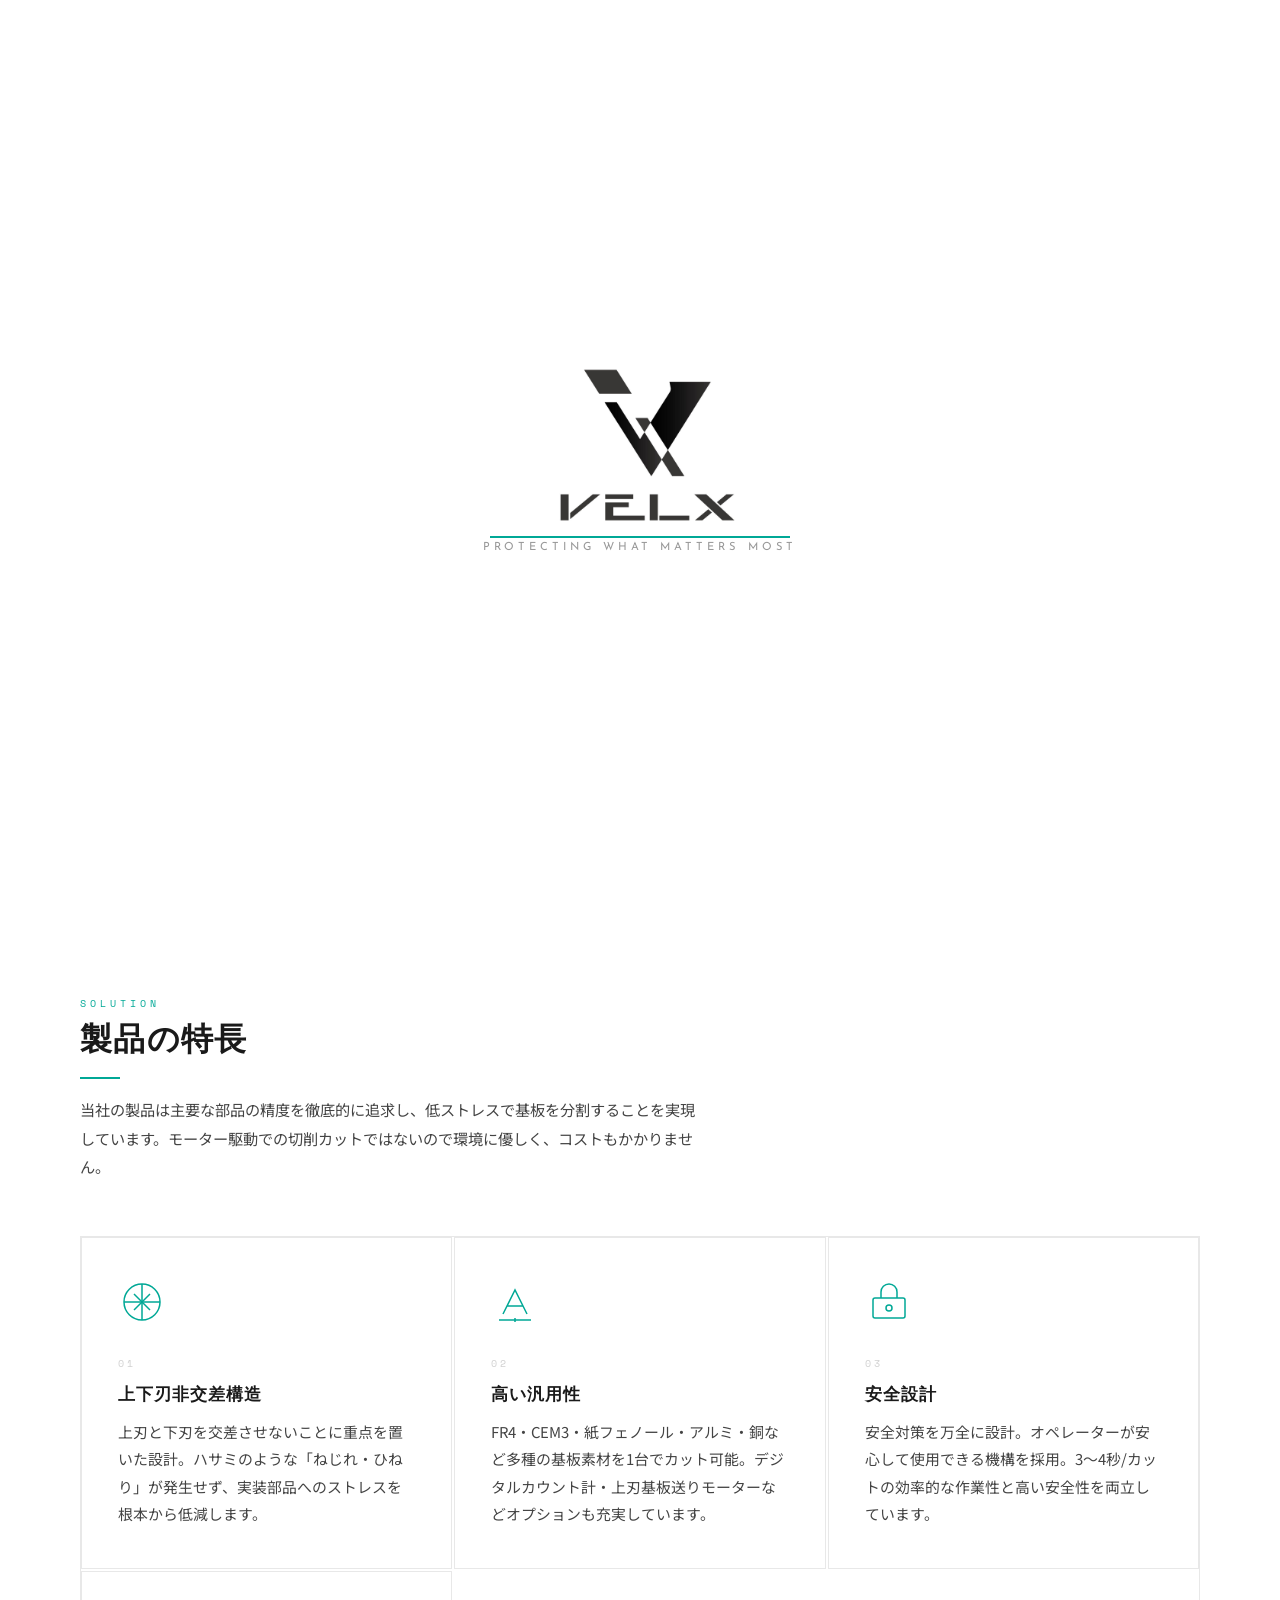
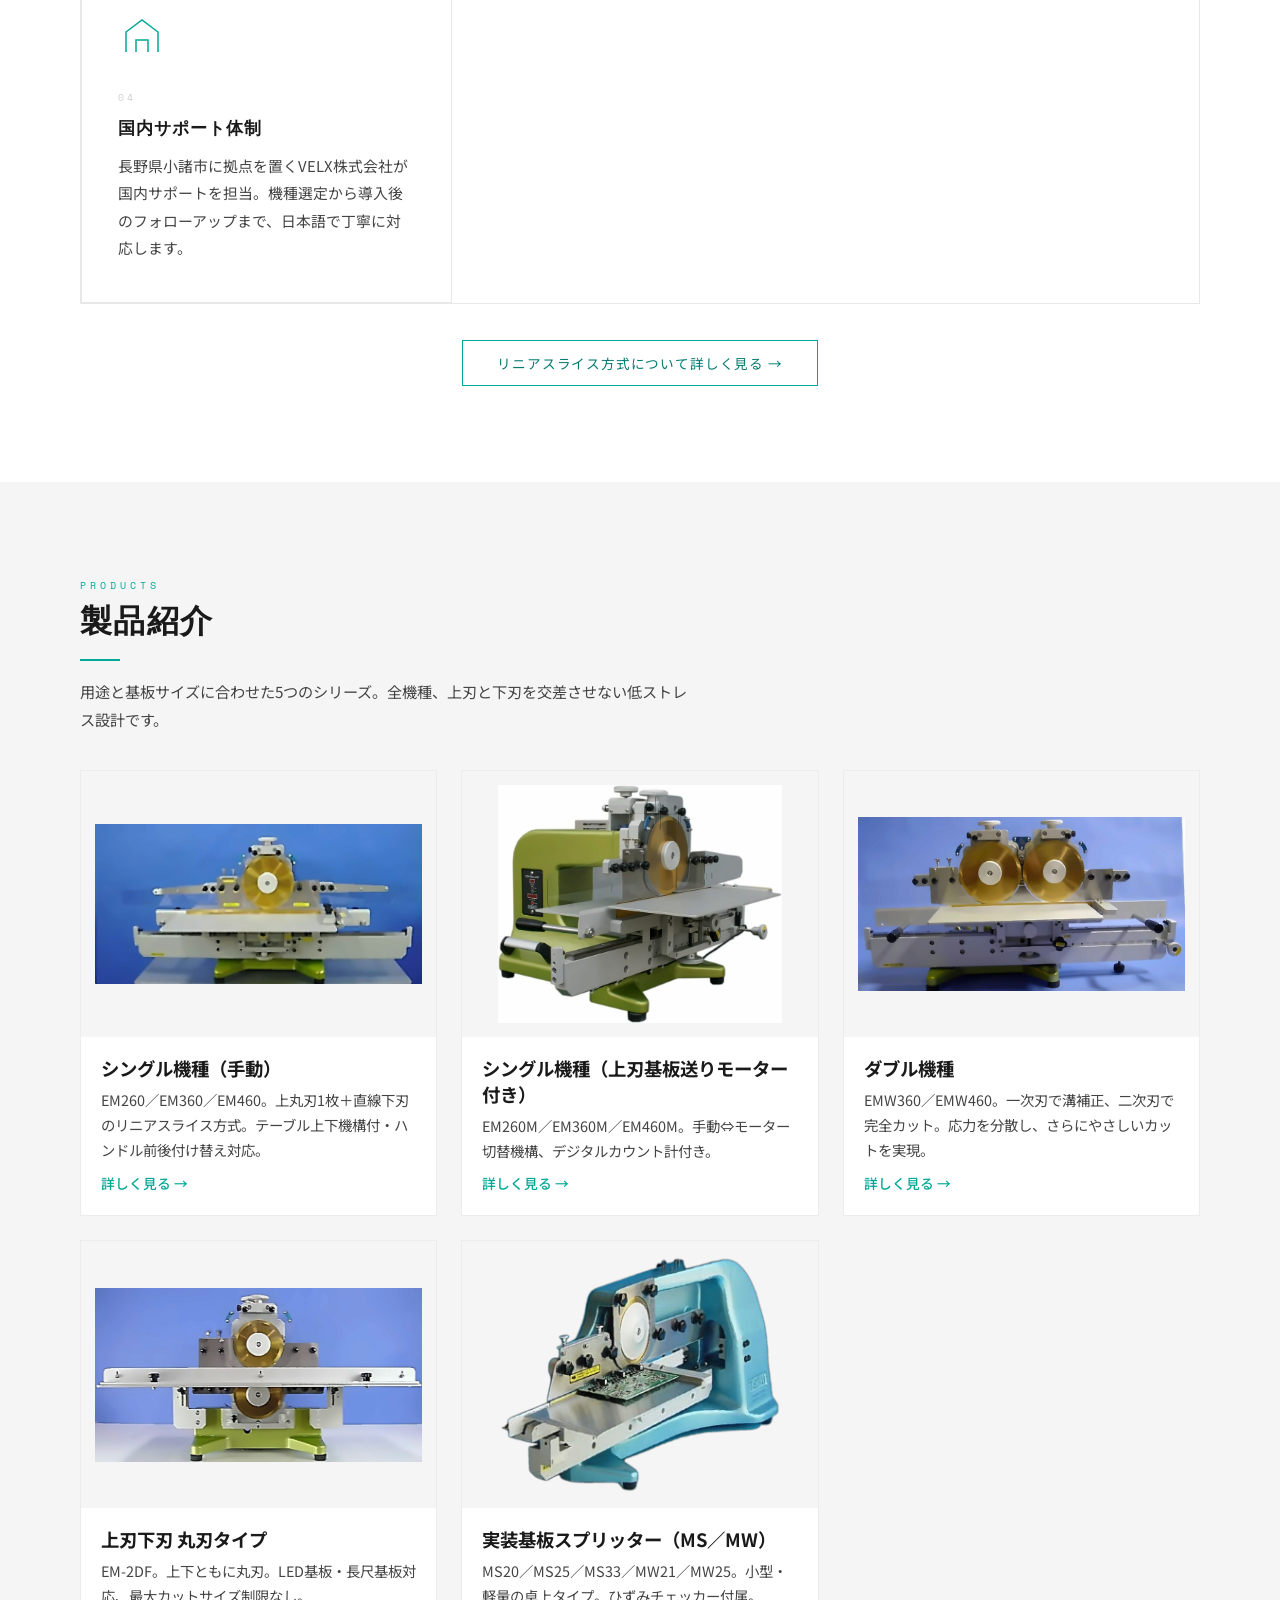
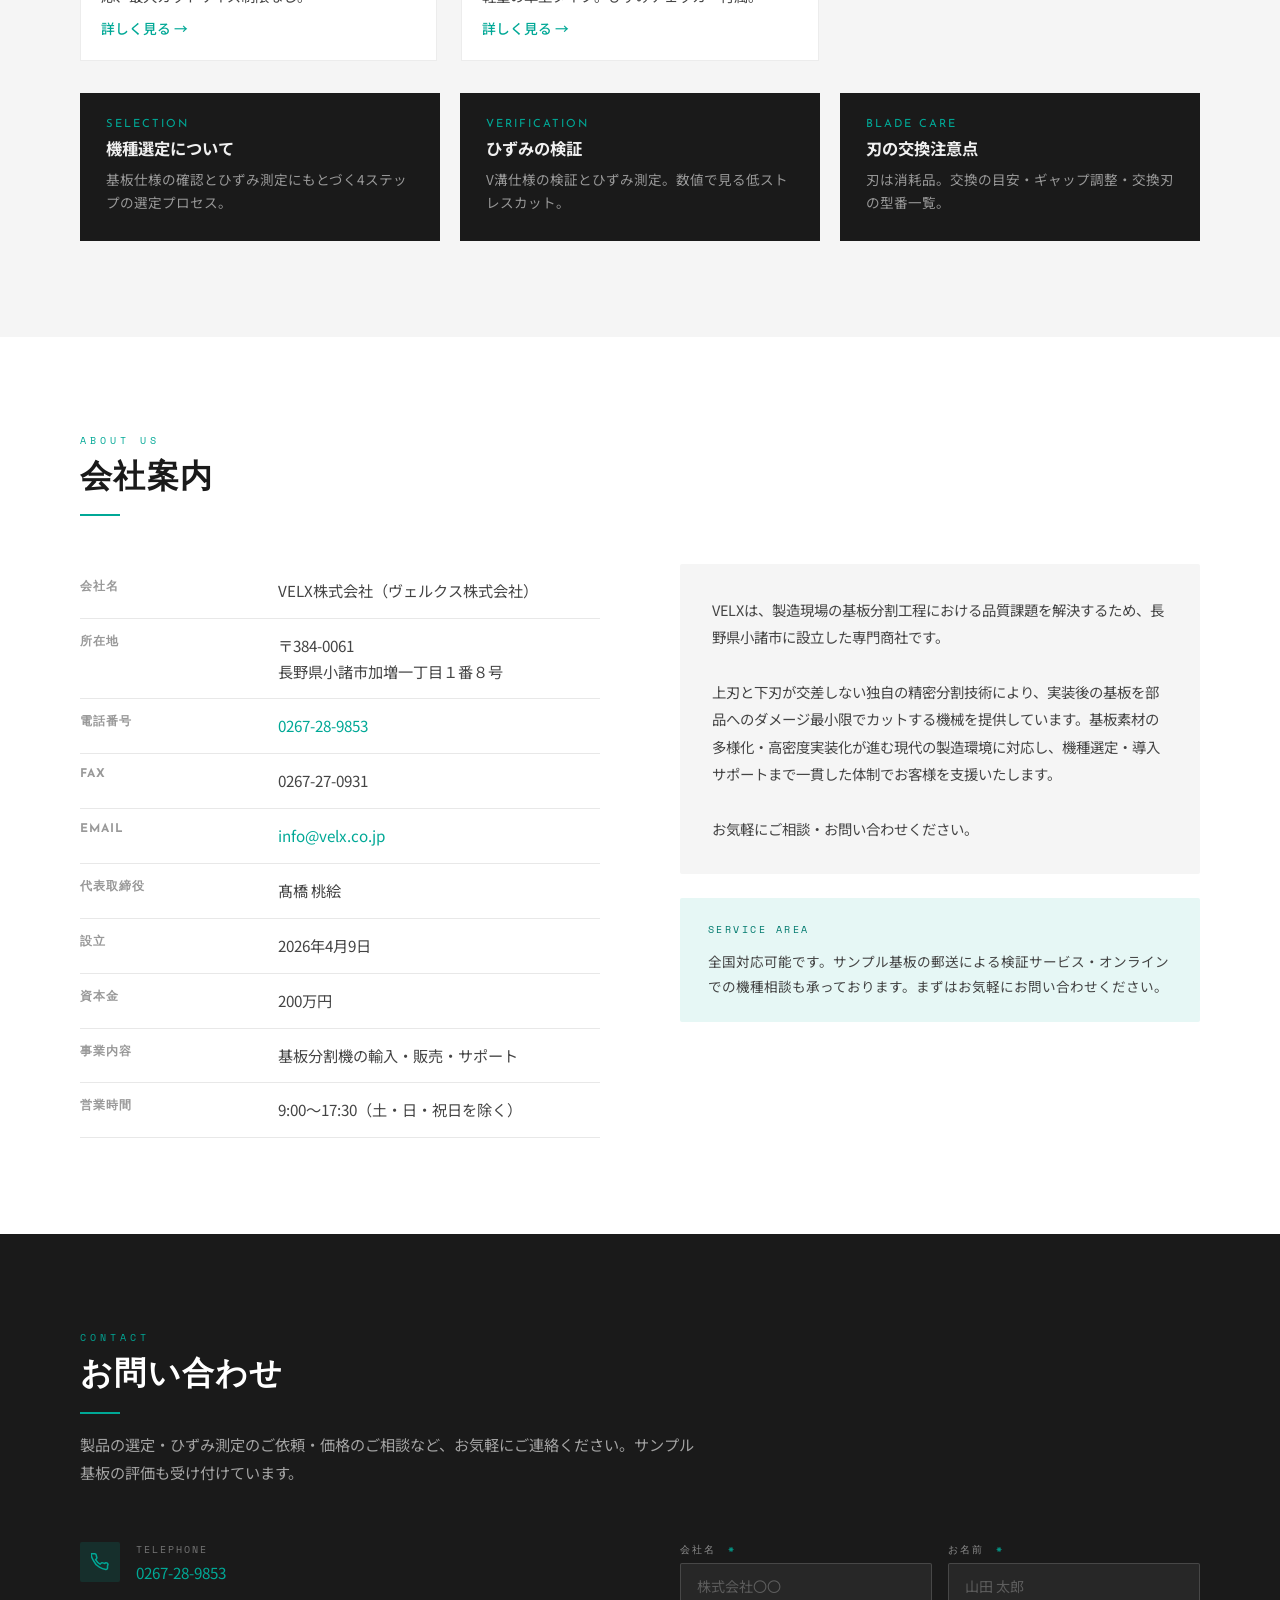
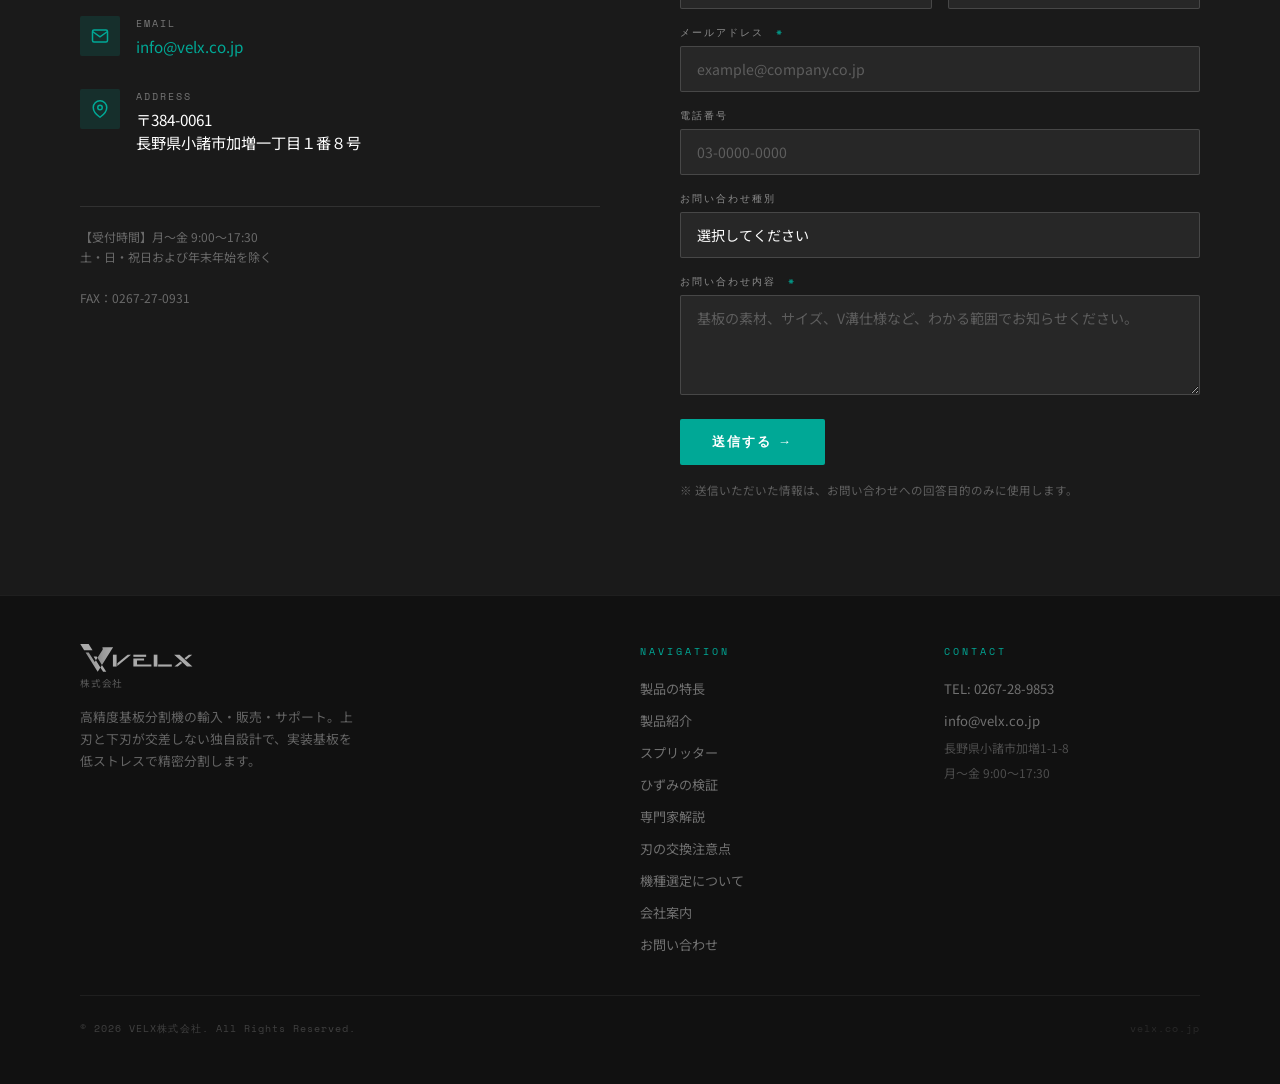
==== commit 5a0c6fea: "専門家解説ページを新設（小澤隆二氏の技術解説の要約：弾性波・マイクロクラック・分割方式のひずみ比較）、全ページのナビに追加 Co-Authored-By: Claude Fable 5 <norepl" ====
--- a/index.html
+++ b/index.html
@@ -61,7 +61,12 @@
       </div>
     </li>
     <li><a href="selection.html">機種選定</a></li>
-    <li><a href="strain.html">ひずみの検証</a></li>
+    <li class="dd"><a href="strain.html">ひずみの検証</a>
+      <div class="dd-menu">
+        <a href="strain.html">ひずみの検証データ</a>
+        <a href="reliability.html">専門家解説：分割法と信頼性</a>
+      </div>
+    </li>
     <li><a href="blade.html">刃の交換注意点</a></li>
     <li><a href="index.html#about">会社案内</a></li>
     <li><a href="index.html#contact" class="nav-contact-btn">お問い合わせ</a></li>
@@ -80,6 +85,7 @@
   <a href="products-splitter.html">　└ スプリッター</a>
   <a href="selection.html">機種選定</a>
   <a href="strain.html">ひずみの検証</a>
+  <a href="reliability.html">　└ 専門家解説：分割法と信頼性</a>
   <a href="blade.html">刃の交換注意点</a>
   <a href="index.html#about">会社案内</a>
   <a href="index.html#contact">お問い合わせ</a>
@@ -418,7 +424,7 @@
       <div class="footer-col-title">NAVIGATION</div>
       <ul class="footer-links">
         <li><a href="features.html">製品の特長</a></li>
-        <li><a href="products.html">製品紹介</a></li><li><a href="products-splitter.html">スプリッター</a></li><li><a href="strain.html">ひずみの検証</a></li><li><a href="blade.html">刃の交換注意点</a></li>
+        <li><a href="products.html">製品紹介</a></li><li><a href="products-splitter.html">スプリッター</a></li><li><a href="strain.html">ひずみの検証</a></li><li><a href="reliability.html">専門家解説</a></li><li><a href="blade.html">刃の交換注意点</a></li>
         <li><a href="selection.html">機種選定について</a></li>
         <li><a href="index.html#about">会社案内</a></li>
         <li><a href="index.html#contact">お問い合わせ</a></li>
--- a/assets/site.css
+++ b/assets/site.css
@@ -106,8 +106,8 @@
 }
 .nav-links a {
   font-family: 'Josefin Sans', sans-serif;
-  font-size: 0.78rem; font-weight: 600;
-  letter-spacing: 0.12em; text-transform: uppercase;
+  font-size: 0.85rem; font-weight: 600;
+  letter-spacing: 0.1em; text-transform: uppercase;
   color: var(--dark-gray); text-decoration: none;
   transition: color 0.2s;
   position: relative;
@@ -361,7 +361,7 @@
   margin-bottom: 12px;
 }
 .feat-body {
-  font-size: 0.85rem; line-height: 1.8; color: var(--dark-gray);
+  font-size: 0.93rem; line-height: 1.85; color: var(--dark-gray);
 }
 
 /* ─── PRINCIPLE ─── */
@@ -398,12 +398,12 @@
 }
 .p-text-head {
   font-family: 'Josefin Sans', sans-serif;
-  font-size: 0.88rem; font-weight: 600;
+  font-size: 0.98rem; font-weight: 600;
   letter-spacing: 0.06em; color: var(--white);
   margin-bottom: 4px;
 }
 .p-text-body {
-  font-size: 0.82rem; line-height: 1.75;
+  font-size: 0.92rem; line-height: 1.8;
   color: rgba(255,255,255,0.55);
 }
 
@@ -437,7 +437,7 @@
   letter-spacing: 0.1em; color: var(--black);
 }
 .series-desc {
-  font-size: 0.82rem; color: var(--mid-gray);
+  font-size: 0.9rem; color: var(--mid-gray);
   margin-top: 2px;
 }
 
@@ -465,27 +465,27 @@
 }
 .model-info { padding: 16px; }
 .model-name {
-  font-family: 'Space Mono', monospace;
-  font-size: 0.78rem; font-weight: 700;
+  font-family: 'Noto Sans JP', sans-serif;
+  font-size: 1.3rem; font-weight: 700; letter-spacing: 0.02em;
   color: var(--black); margin-bottom: 6px;
 }
 .model-tag {
   display: inline-block;
   background: var(--teal-light); color: var(--teal-dark);
-  font-size: 0.68rem; padding: 2px 8px;
+  font-size: 0.78rem; padding: 2px 8px;
   border-radius: 1px; letter-spacing: 0.05em;
   margin-bottom: 8px;
 }
 .model-specs { list-style: none; }
 .model-specs li {
   display: flex; justify-content: space-between;
-  font-size: 0.75rem; color: var(--dark-gray);
-  padding: 4px 0; border-bottom: 1px solid var(--silver);
+  font-size: 0.95rem; color: var(--dark-gray);
+  padding: 6px 0; border-bottom: 1px solid var(--silver);
 }
 .model-specs li:last-child { border-bottom: none; }
 .model-specs .spec-val {
-  font-family: 'Space Mono', monospace;
-  font-size: 0.72rem; color: var(--black);
+  font-family: 'Noto Sans JP', sans-serif;
+  font-size: 0.88rem; font-weight: 500; color: var(--black);
 }
 
 /* ─── INSPECTION ─── */
@@ -520,7 +520,7 @@
   margin-bottom: 6px;
 }
 .insp-step-body {
-  font-size: 0.83rem; line-height: 1.75; color: var(--dark-gray);
+  font-size: 0.92rem; line-height: 1.8; color: var(--dark-gray);
 }
 
 .insp-visual {
@@ -538,7 +538,7 @@
 }
 .crack-table td {
   padding: 12px 14px;
-  font-size: 0.82rem; color: var(--dark-gray);
+  font-size: 0.9rem; color: var(--dark-gray);
   border-bottom: 1px solid var(--silver);
   vertical-align: top;
 }
@@ -578,12 +578,12 @@
 }
 .sel-step-title {
   font-family: 'Josefin Sans', sans-serif;
-  font-size: 0.88rem; font-weight: 700;
+  font-size: 0.98rem; font-weight: 700;
   color: var(--black); letter-spacing: 0.04em;
   margin-bottom: 8px;
 }
 .sel-step-body {
-  font-size: 0.78rem; line-height: 1.7; color: var(--dark-gray);
+  font-size: 0.88rem; line-height: 1.75; color: var(--dark-gray);
 }
 
 .selection-note {
@@ -623,7 +623,7 @@
   width: 38%; vertical-align: top;
 }
 .company-table td {
-  font-size: 0.88rem; color: var(--dark-gray);
+  font-size: 0.95rem; color: var(--dark-gray);
   padding: 14px 0; line-height: 1.7;
 }
 
@@ -822,40 +822,45 @@
 }
 
 /* ===== multi-page additions ===== */
+:root { --silver-light: #ECECEC; --silver-dark: #767676; }
 .nav-links li.dd { position: relative; }
 .nav-links li.dd > a::after { content: " ▾"; font-size: 0.7em; }
 .dd-menu { position: absolute; top: 100%; left: -8px; background: rgba(17,17,17,0.97); backdrop-filter: blur(8px); min-width: 240px; display: none; flex-direction: column; padding: 8px 0; border: 1px solid rgba(255,255,255,0.08); }
 .nav-links li.dd:hover .dd-menu { display: flex; }
-.dd-menu a { display: block; padding: 10px 18px; font-size: 12.5px; color: var(--silver-dark); }
-.dd-menu a:hover { color: var(--teal); }
+.dd-menu a { display: block; padding: 11px 18px; font-size: 14px; color: #E8E8E8; }
+.dd-menu a:hover { color: var(--teal); background: rgba(255,255,255,0.06); }
 .page-pad { padding-top: 92px; }
 .dwg-grid { display: grid; grid-template-columns: 1fr; gap: 28px; margin-top: 28px; }
 .dwg-card { background: #fff; border: 1px solid var(--silver-light); padding: 18px; }
 .dwg-card img { width: 100%; height: auto; display: block; }
-.imgcap { font-size: 0.8rem; color: var(--dark-gray); text-align: center; margin-top: 10px; }
-.subh { font-family: 'Josefin Sans', sans-serif; font-size: 1.05rem; font-weight: 700; letter-spacing: 0.06em; color: var(--black); margin: 48px 0 16px; padding-left: 12px; border-left: 3px solid var(--teal); }
-table.stbl { border-collapse: collapse; width: 100%; font-size: 0.85rem; background: #fff; }
+.dwg-head { display: flex; align-items: baseline; gap: 14px; flex-wrap: wrap; margin: -18px -18px 16px; padding: 12px 18px; background: var(--off-white); border-bottom: 1px solid var(--silver-light); }
+.dwg-model { font-family: 'Noto Sans JP', sans-serif; font-size: 1.25rem; font-weight: 700; color: var(--black); letter-spacing: 0.02em; }
+.dwg-note { font-size: 0.85rem; color: var(--mid-gray); }
+.imgcap { font-size: 0.88rem; color: var(--dark-gray); text-align: center; margin-top: 10px; }
+.subh { font-family: 'Noto Sans JP', sans-serif; font-size: 1.2rem; font-weight: 700; letter-spacing: 0.06em; color: var(--black); margin: 48px 0 16px; padding-left: 12px; border-left: 3px solid var(--teal); }
+table.stbl { border-collapse: collapse; width: 100%; font-size: 0.95rem; background: #fff; }
 table.stbl th, table.stbl td { border: 1px solid var(--silver-light); padding: 9px 12px; text-align: left; line-height: 1.6; }
 table.stbl th { background: var(--silver-light); font-weight: 500; white-space: nowrap; }
-.note-box { margin-top: 20px; padding: 16px 20px; background: var(--teal-light); border-left: 2px solid var(--teal); font-size: 0.83rem; color: var(--dark-gray); line-height: 1.8; }
-.warn-box { margin-top: 20px; padding: 16px 20px; background: rgba(255,160,0,0.08); border-left: 2px solid #c0a000; font-size: 0.83rem; color: var(--dark-gray); line-height: 1.8; }
+.note-box { margin-top: 20px; padding: 16px 20px; background: var(--teal-light); border-left: 2px solid var(--teal); font-size: 0.9rem; color: var(--dark-gray); line-height: 1.8; }
+.warn-box { margin-top: 20px; padding: 16px 20px; background: rgba(255,160,0,0.08); border-left: 2px solid #c0a000; font-size: 0.9rem; color: var(--dark-gray); line-height: 1.8; }
 .cat-grid { display: grid; grid-template-columns: repeat(auto-fit, minmax(280px, 1fr)); gap: 24px; margin-top: 36px; }
 .cat-card { background: #fff; border: 1px solid var(--silver-light); text-decoration: none; color: inherit; display: flex; flex-direction: column; transition: box-shadow 0.25s, transform 0.25s; }
 .cat-card:hover { box-shadow: 0 10px 30px rgba(0,0,0,0.09); transform: translateY(-3px); }
 .cat-card img { width: 100%; aspect-ratio: 4/3; object-fit: contain; background: var(--off-white); padding: 14px; box-sizing: border-box; }
 .cat-body { padding: 18px 20px 22px; }
-.cat-name { font-weight: 700; font-size: 1rem; color: var(--black); margin-bottom: 6px; }
-.cat-desc { font-size: 0.82rem; color: var(--dark-gray); line-height: 1.7; }
-.cat-more { margin-top: 10px; font-size: 0.8rem; color: var(--teal); font-weight: 500; }
+.cat-name { font-weight: 700; font-size: 1.15rem; color: var(--black); margin-bottom: 6px; }
+.cat-desc { font-size: 0.9rem; color: var(--dark-gray); line-height: 1.75; }
+.cat-more { margin-top: 10px; font-size: 0.86rem; color: var(--teal); font-weight: 500; }
 .link-row { display: grid; grid-template-columns: repeat(auto-fit, minmax(240px, 1fr)); gap: 20px; margin-top: 32px; }
 .link-tile { background: var(--black); color: #f0f0f0; padding: 26px 26px; text-decoration: none; transition: background 0.25s; }
 .link-tile:hover { background: #262626; }
 .link-tile .lt-en { font-family: 'Josefin Sans', sans-serif; font-size: 0.7rem; letter-spacing: 0.18em; color: var(--teal); }
 .link-tile .lt-ja { font-size: 1.02rem; font-weight: 700; margin-top: 6px; }
-.link-tile .lt-desc { font-size: 0.78rem; color: rgba(255,255,255,0.55); margin-top: 8px; line-height: 1.7; }
+.link-tile .lt-desc { font-size: 0.85rem; color: rgba(255,255,255,0.55); margin-top: 8px; line-height: 1.7; }
 .img-limit { display: block; margin: 0 auto; height: auto; }
 .two-col { display: grid; grid-template-columns: 1fr 1fr; gap: 28px; align-items: start; }
 @media (max-width: 820px) { .two-col { grid-template-columns: 1fr; } }
-.crumbs { font-size: 0.75rem; color: var(--silver-dark); margin-bottom: 26px; }
+.crk-p { font-size: 0.95rem; line-height: 1.9; color: var(--dark-gray); max-width: 920px; }
+.crumbs { font-size: 0.82rem; color: var(--silver-dark); margin-bottom: 26px; }
 .crumbs a { color: var(--silver-dark); text-decoration: none; }
 .crumbs a:hover { color: var(--teal); }
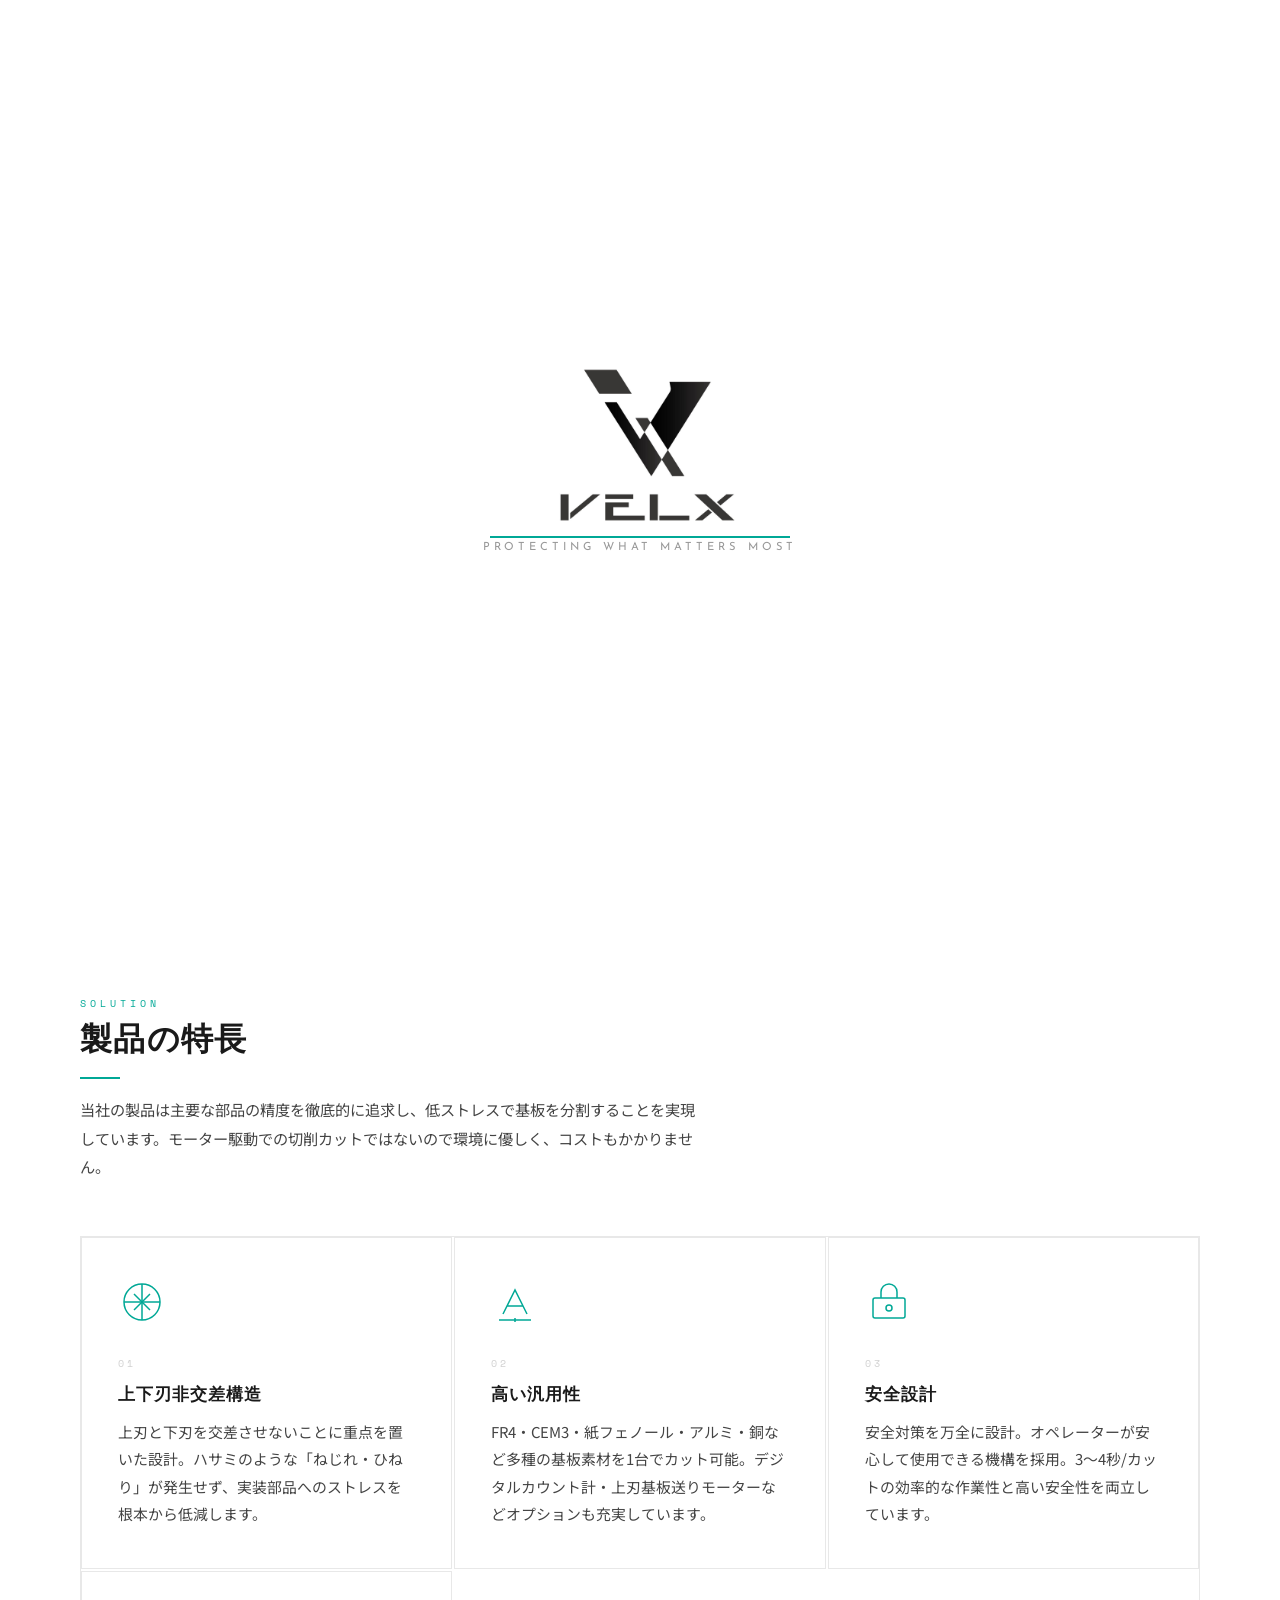
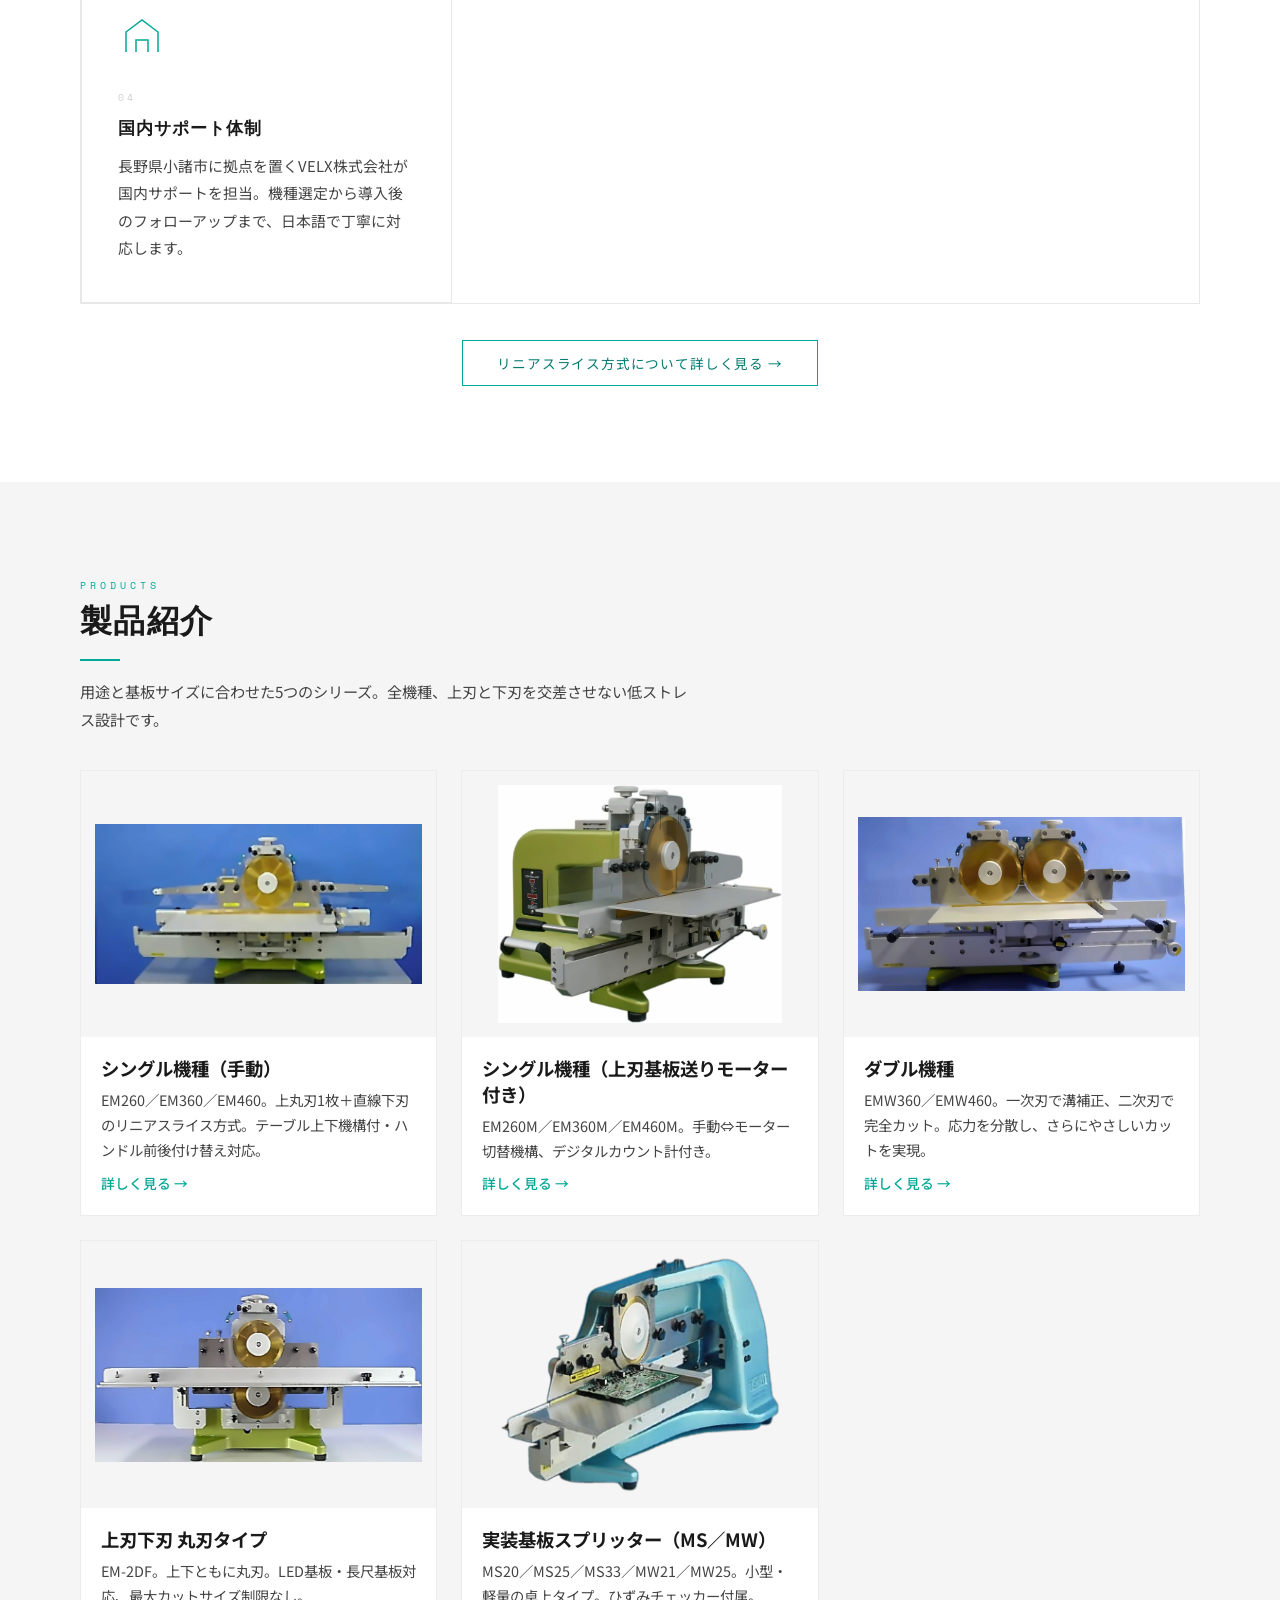
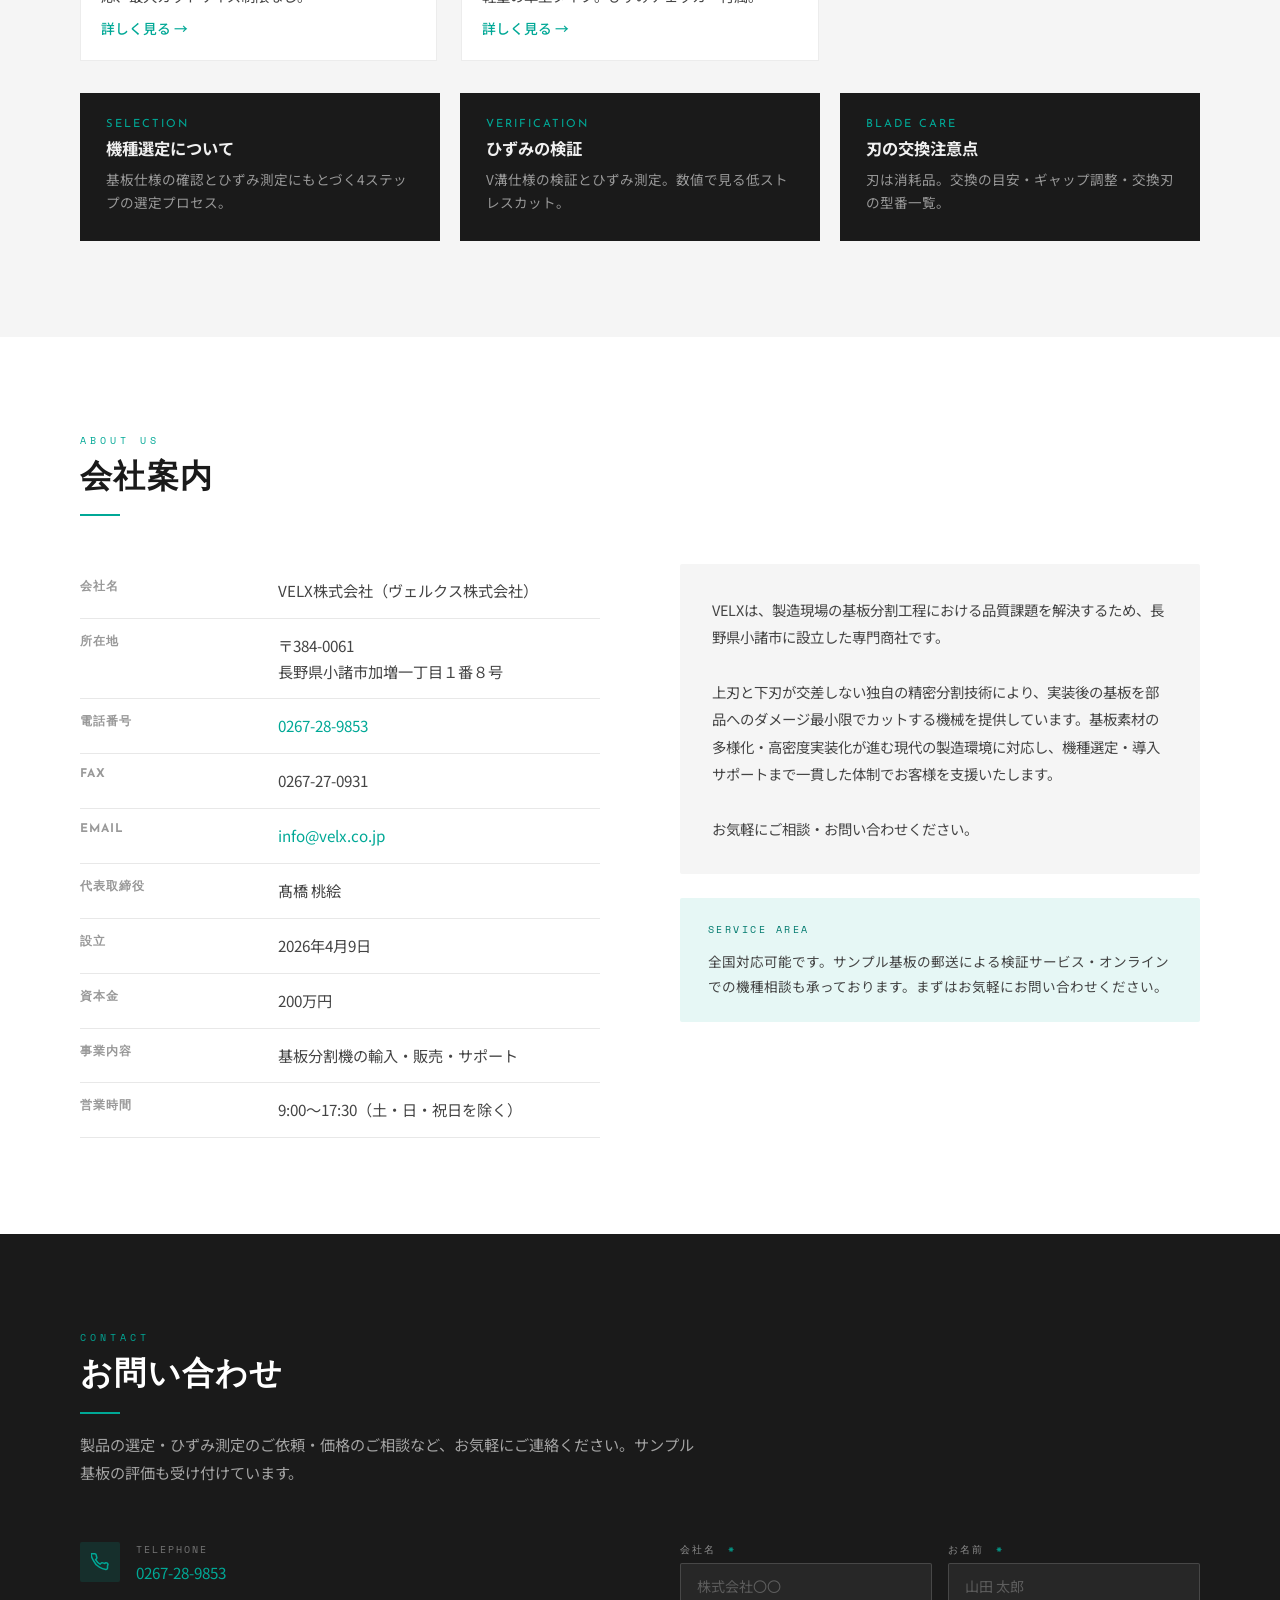
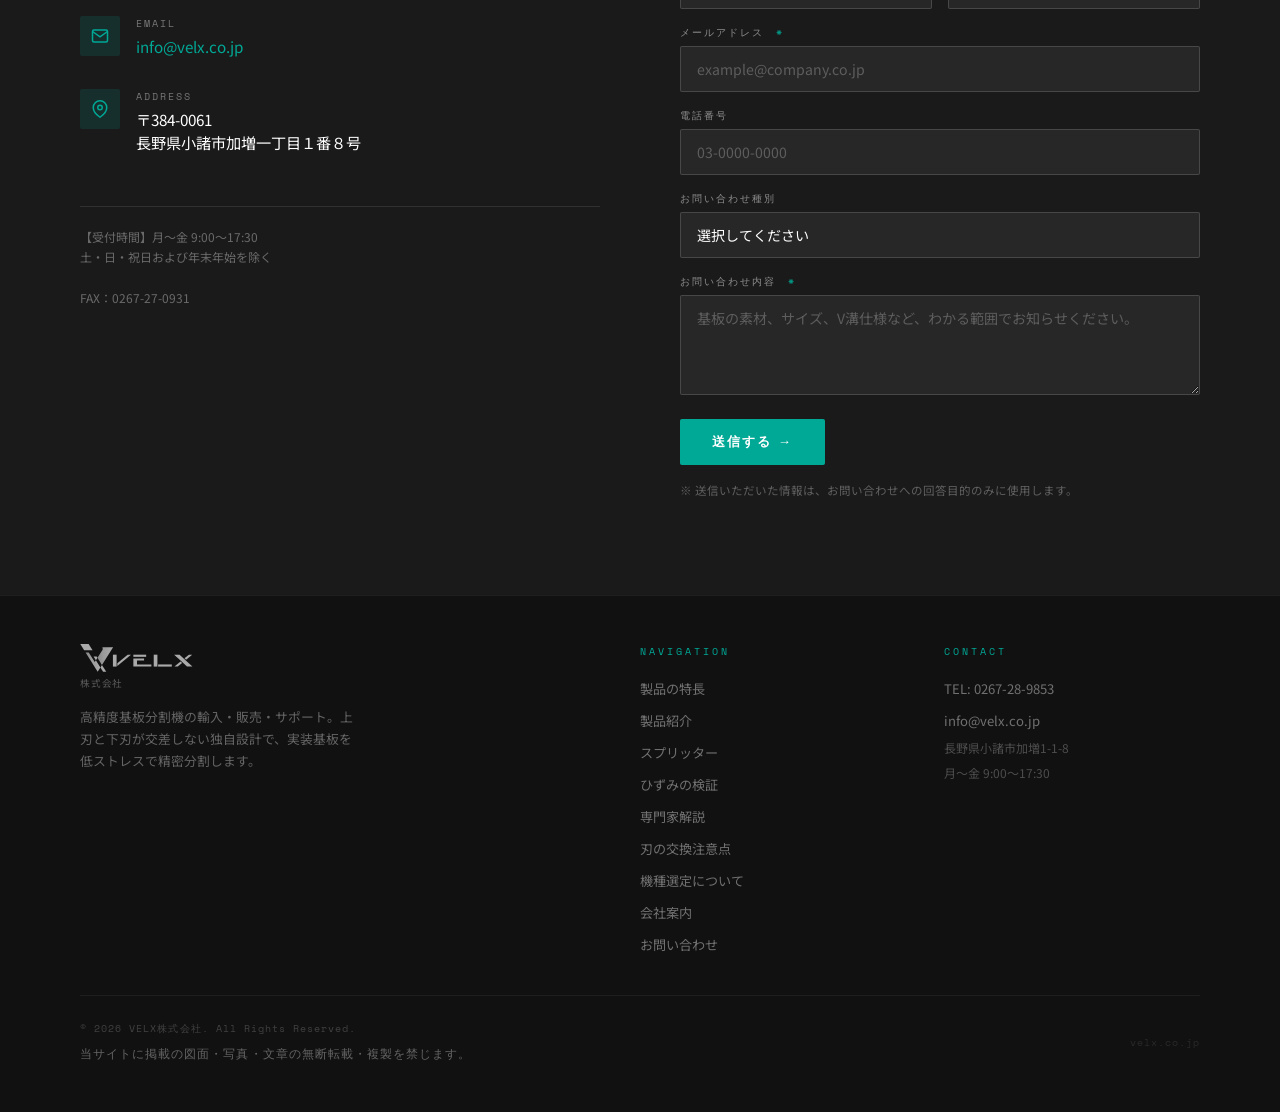
==== commit b03397c3: "図面に透かし（VELX株式会社 velx.co.jp）、画像の右クリック・ドラッグ抑止、無断転載禁止の表記を追加 Co-Authored-By: Claude Fable 5.1 <noreply@a" ====
--- a/index.html
+++ b/index.html
@@ -441,7 +441,7 @@
     </div>
   </div>
   <div class="footer-bottom">
-    <span class="footer-copy">© 2026 VELX株式会社. All Rights Reserved.</span>
+    <span class="footer-copy">© 2026 VELX株式会社. All Rights Reserved.<div class="footer-notice">当サイトに掲載の図面・写真・文章の無断転載・複製を禁じます。</div></span>
     <span class="footer-copy" style="opacity:0.5">velx.co.jp</span>
   </div>
 </footer>
--- a/assets/site.css
+++ b/assets/site.css
@@ -864,3 +864,8 @@
 .crumbs { font-size: 0.82rem; color: var(--silver-dark); margin-bottom: 26px; }
 .crumbs a { color: var(--silver-dark); text-decoration: none; }
 .crumbs a:hover { color: var(--teal); }
+
+/* 画像の保存・ドラッグ抑止（2026-09-07） */
+img, svg { -webkit-user-drag: none; user-drag: none; -webkit-user-select: none; user-select: none; -webkit-touch-callout: none; }
+.dwg-card img { pointer-events: none; }
+.footer-notice { font-size: 0.72rem; color: rgba(255,255,255,0.35); margin-top: 8px; line-height: 1.7; }
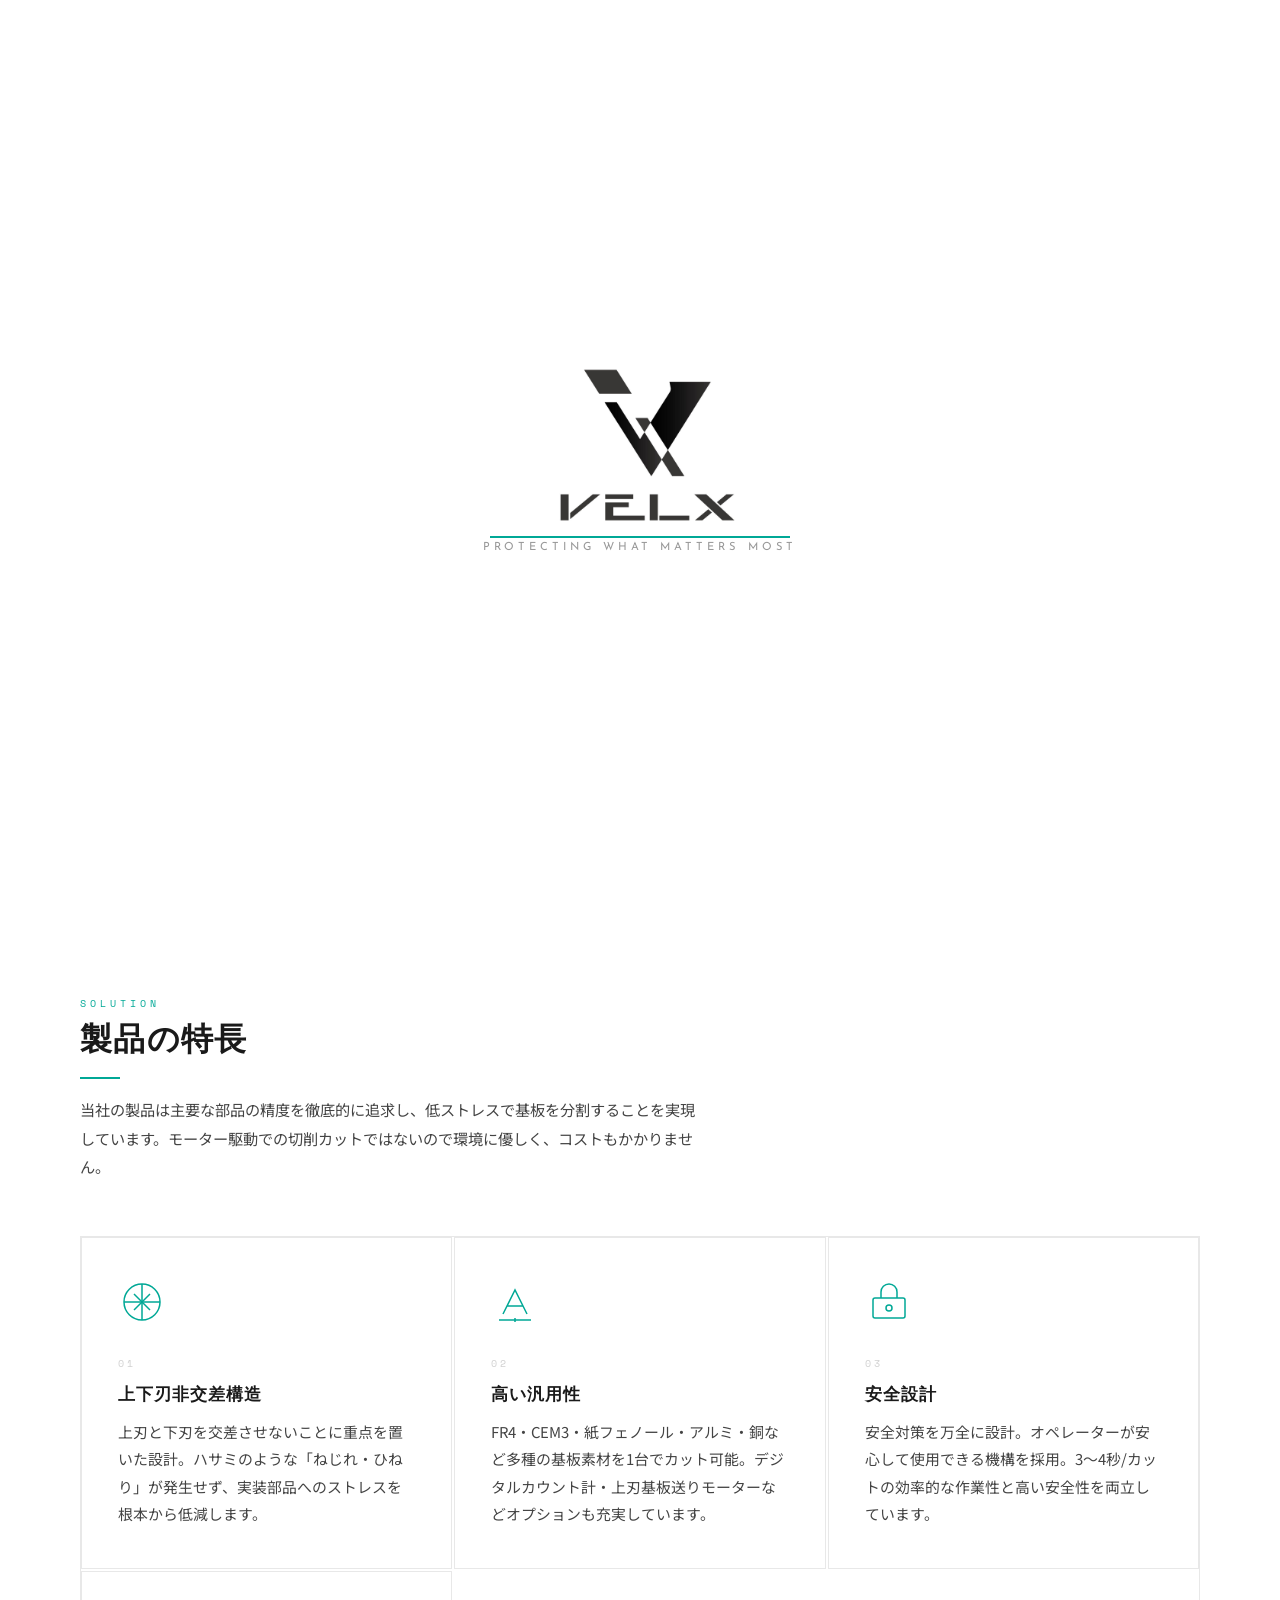
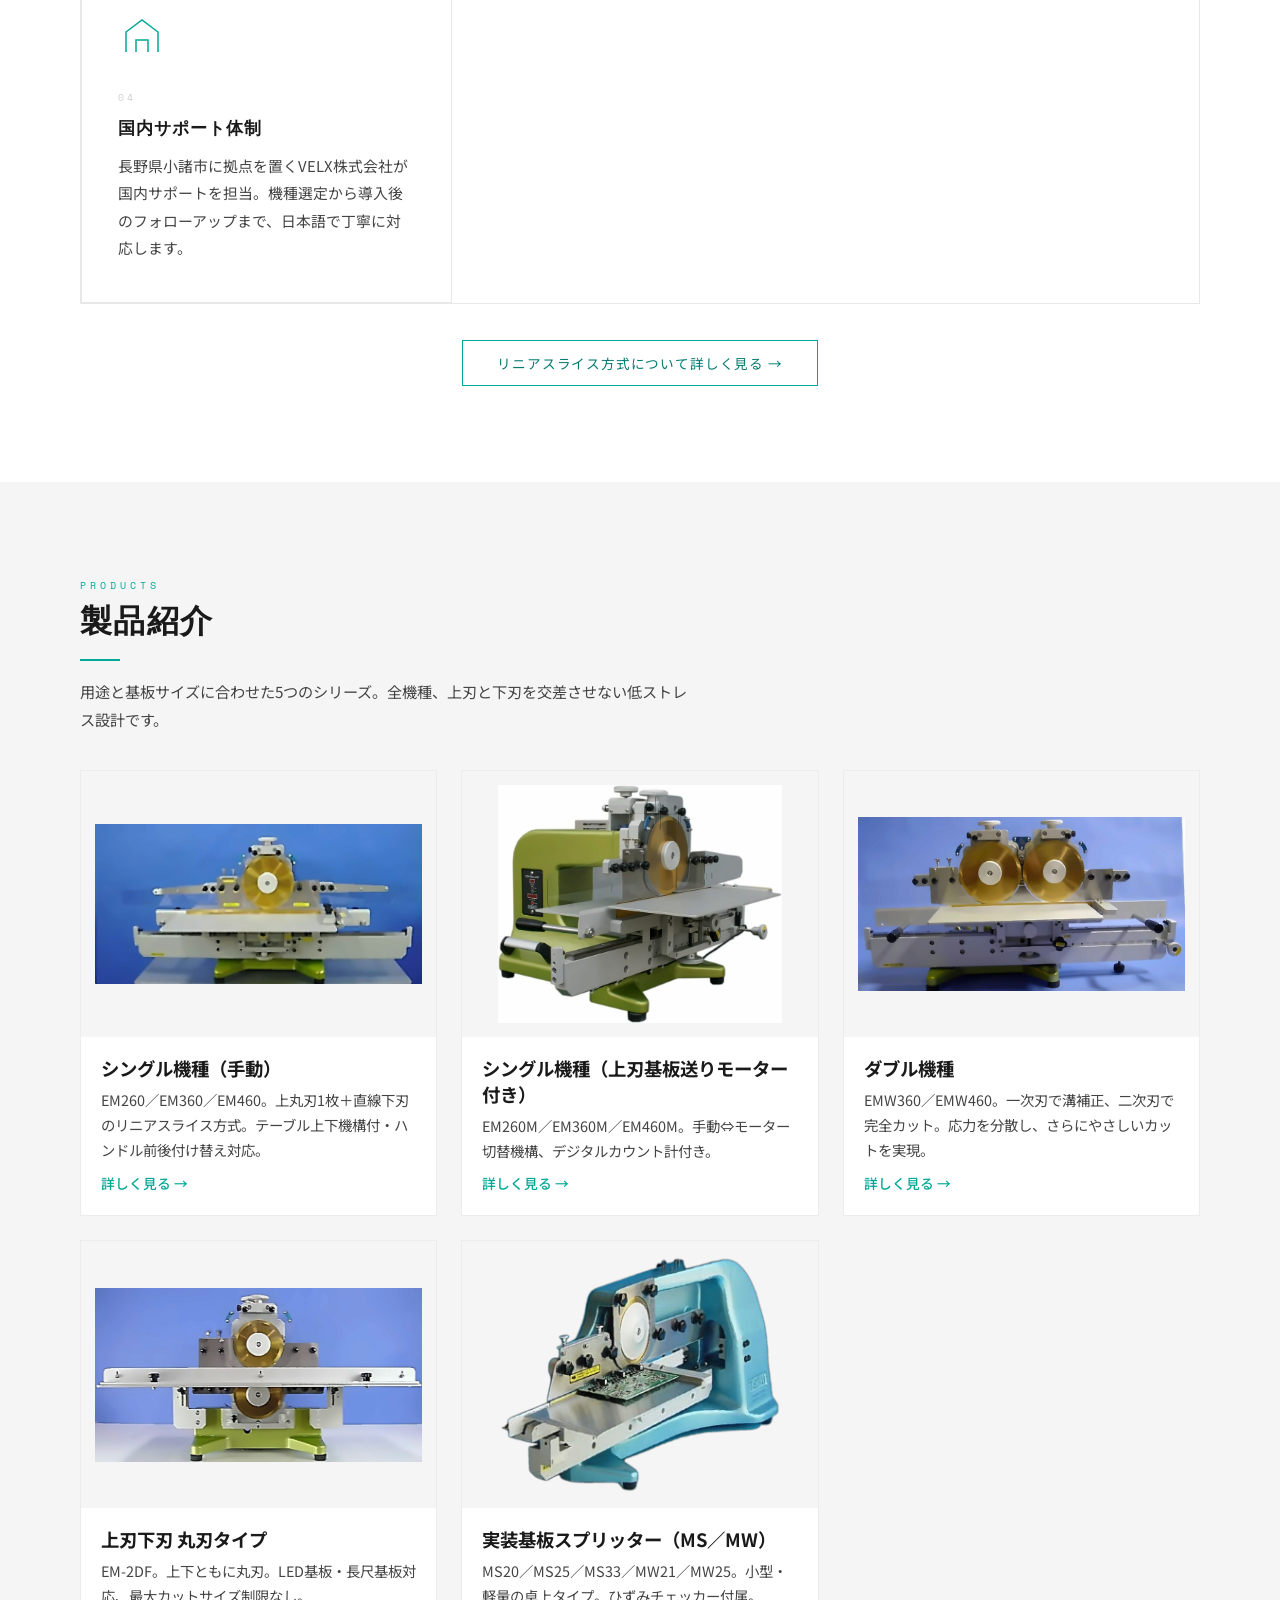
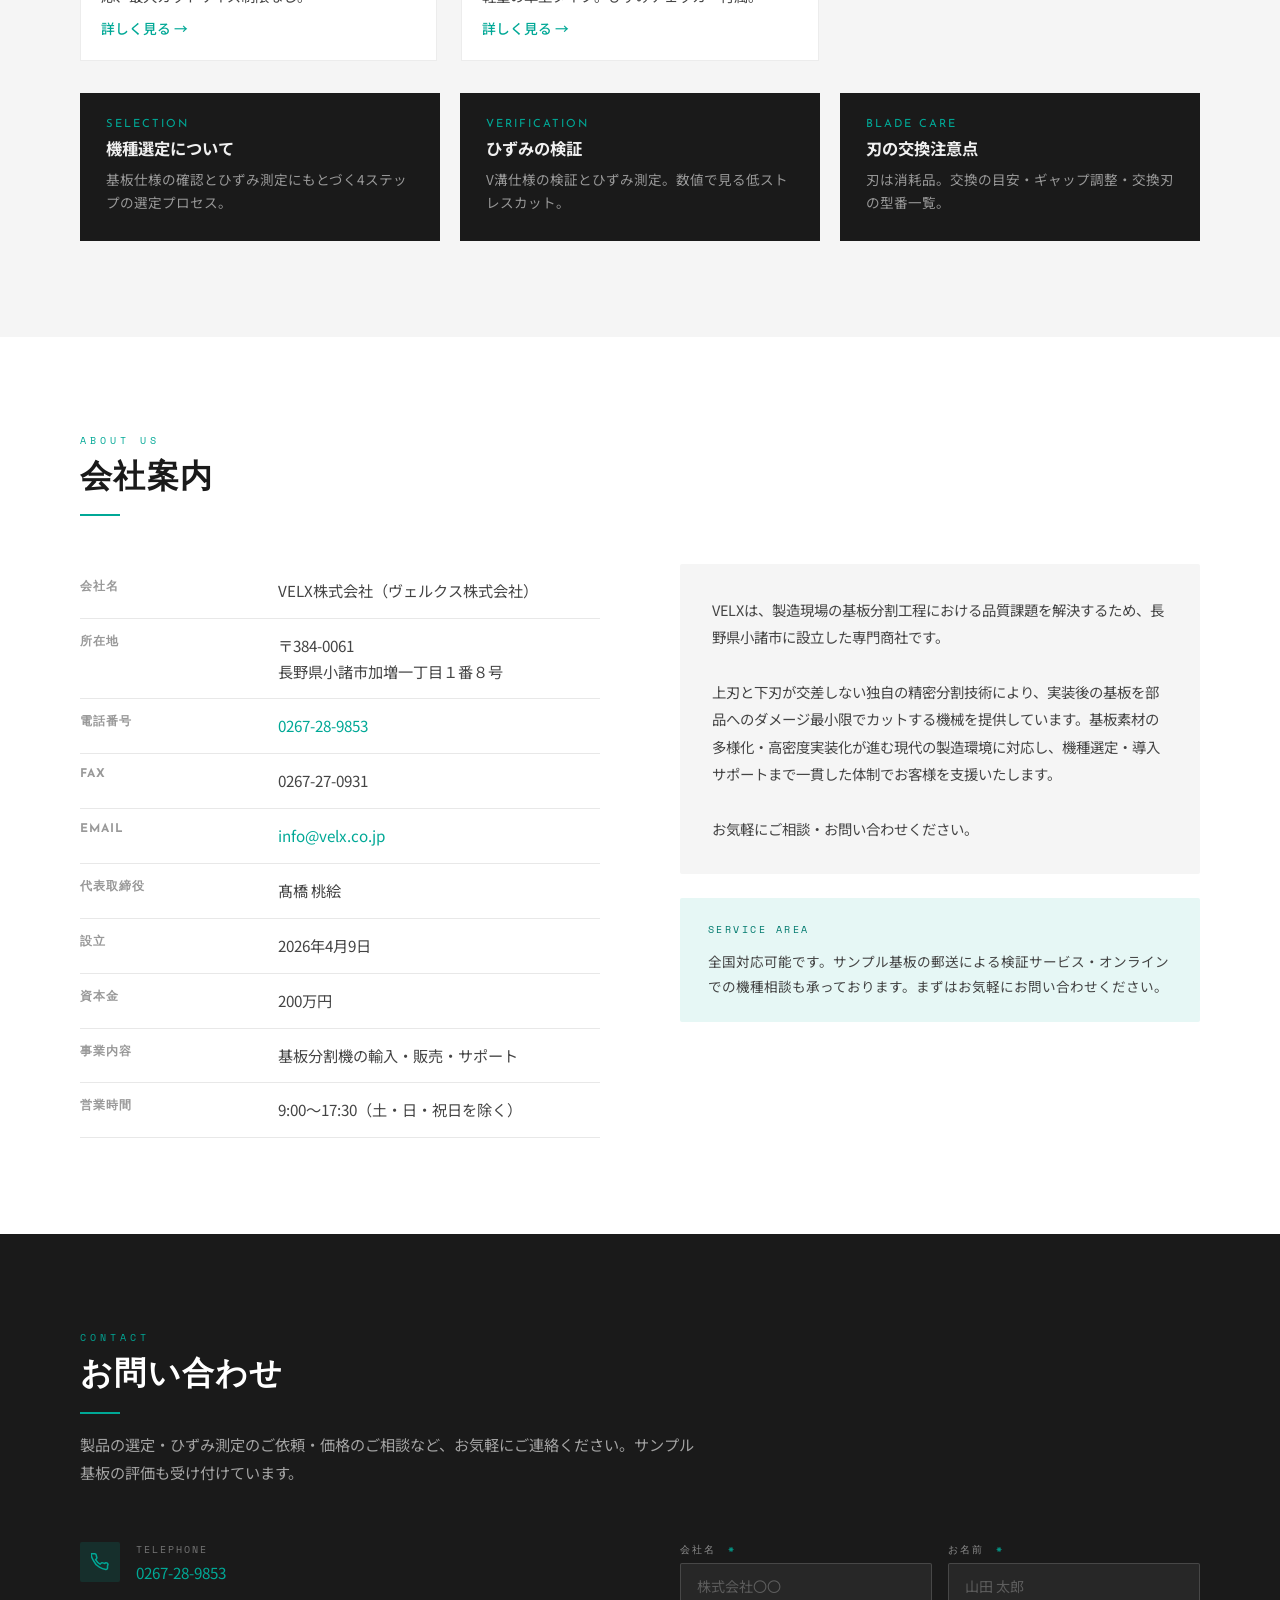
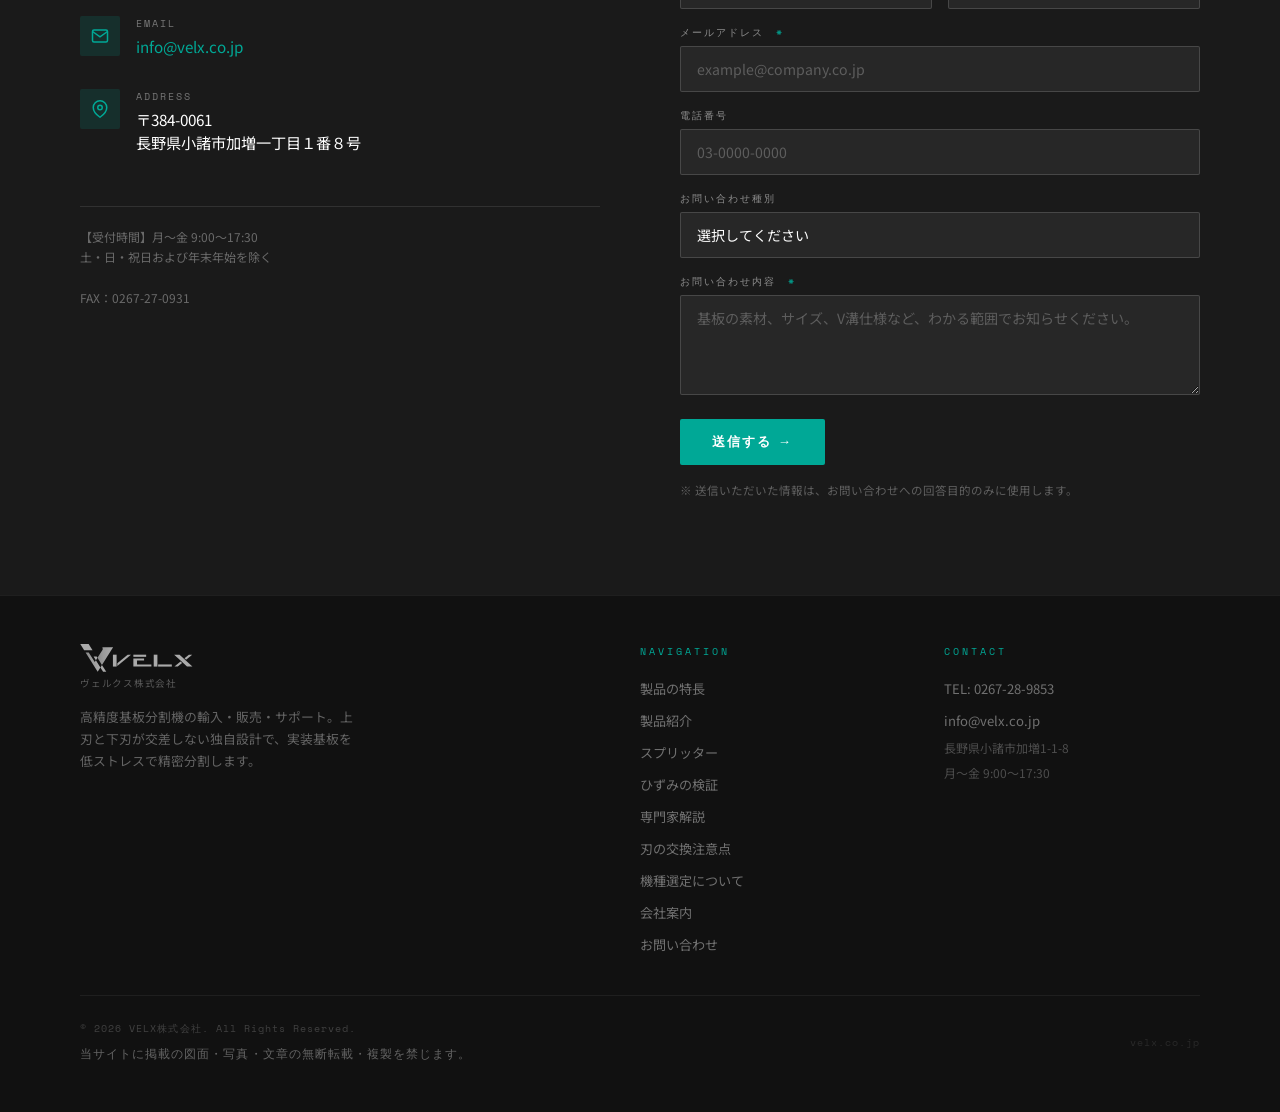
==== commit 203c3159: "フッターロゴ表記をヴェルクス株式会社に修正" ====
--- a/index.html
+++ b/index.html
@@ -416,7 +416,7 @@
           <polygon fill="#aaa" points="735.59 273.37 726.38 273.37 714.41 283.25 718.75 287.28"/>
           <polygon fill="#aaa" points="686.75 306.11 695.96 306.11 707.81 296.32 703.47 292.3"/>
         </svg>
-        <div style="font-size:0.6rem;color:rgba(255,255,255,0.3);letter-spacing:0.08em;margin-top:4px;">株式会社</div>
+        <div style="font-size:0.6rem;color:rgba(255,255,255,0.3);letter-spacing:0.08em;margin-top:4px;">ヴェルクス株式会社</div>
       </div>
       <p class="footer-tagline">高精度基板分割機の輸入・販売・サポート。上刃と下刃が交差しない独自設計で、実装基板を低ストレスで精密分割します。</p>
     </div>
--- a/assets/site.css
+++ b/assets/site.css
@@ -869,3 +869,15 @@
 img, svg { -webkit-user-drag: none; user-drag: none; -webkit-user-select: none; user-select: none; -webkit-touch-callout: none; }
 .dwg-card img { pointer-events: none; }
 .footer-notice { font-size: 0.72rem; color: rgba(255,255,255,0.35); margin-top: 8px; line-height: 1.7; }
+
+/* ご購入者様専用ページ（2026-09-09） */
+.gate-box { max-width: 560px; margin-top: 32px; background: #fff; border: 1px solid var(--silver-light); padding: 28px 28px 20px; }
+.gate-label { display: block; font-size: 0.85rem; color: var(--dark-gray); margin-bottom: 8px; }
+.gate-row { display: flex; gap: 10px; flex-wrap: wrap; }
+.gate-input { flex: 1 1 220px; font-size: 1.05rem; padding: 12px 14px; border: 1px solid var(--light-gray); border-radius: 2px; font-family: 'Noto Sans JP', sans-serif; }
+.gate-input:focus { outline: none; border-color: var(--teal); }
+.gate-msg { min-height: 1.4em; margin-top: 10px; font-size: 0.9rem; color: #c62828; }
+.gate-note { margin-top: 12px; font-size: 0.8rem; color: var(--mid-gray); line-height: 1.7; }
+.video-frame { position: relative; width: 100%; aspect-ratio: 16/9; background: #111; }
+.video-frame iframe { position: absolute; inset: 0; width: 100%; height: 100%; border: 0; }
+.video-pending { display: flex; align-items: center; justify-content: center; color: #bbb; font-size: 1.1rem; letter-spacing: 0.1em; background: #2a2a2a; }
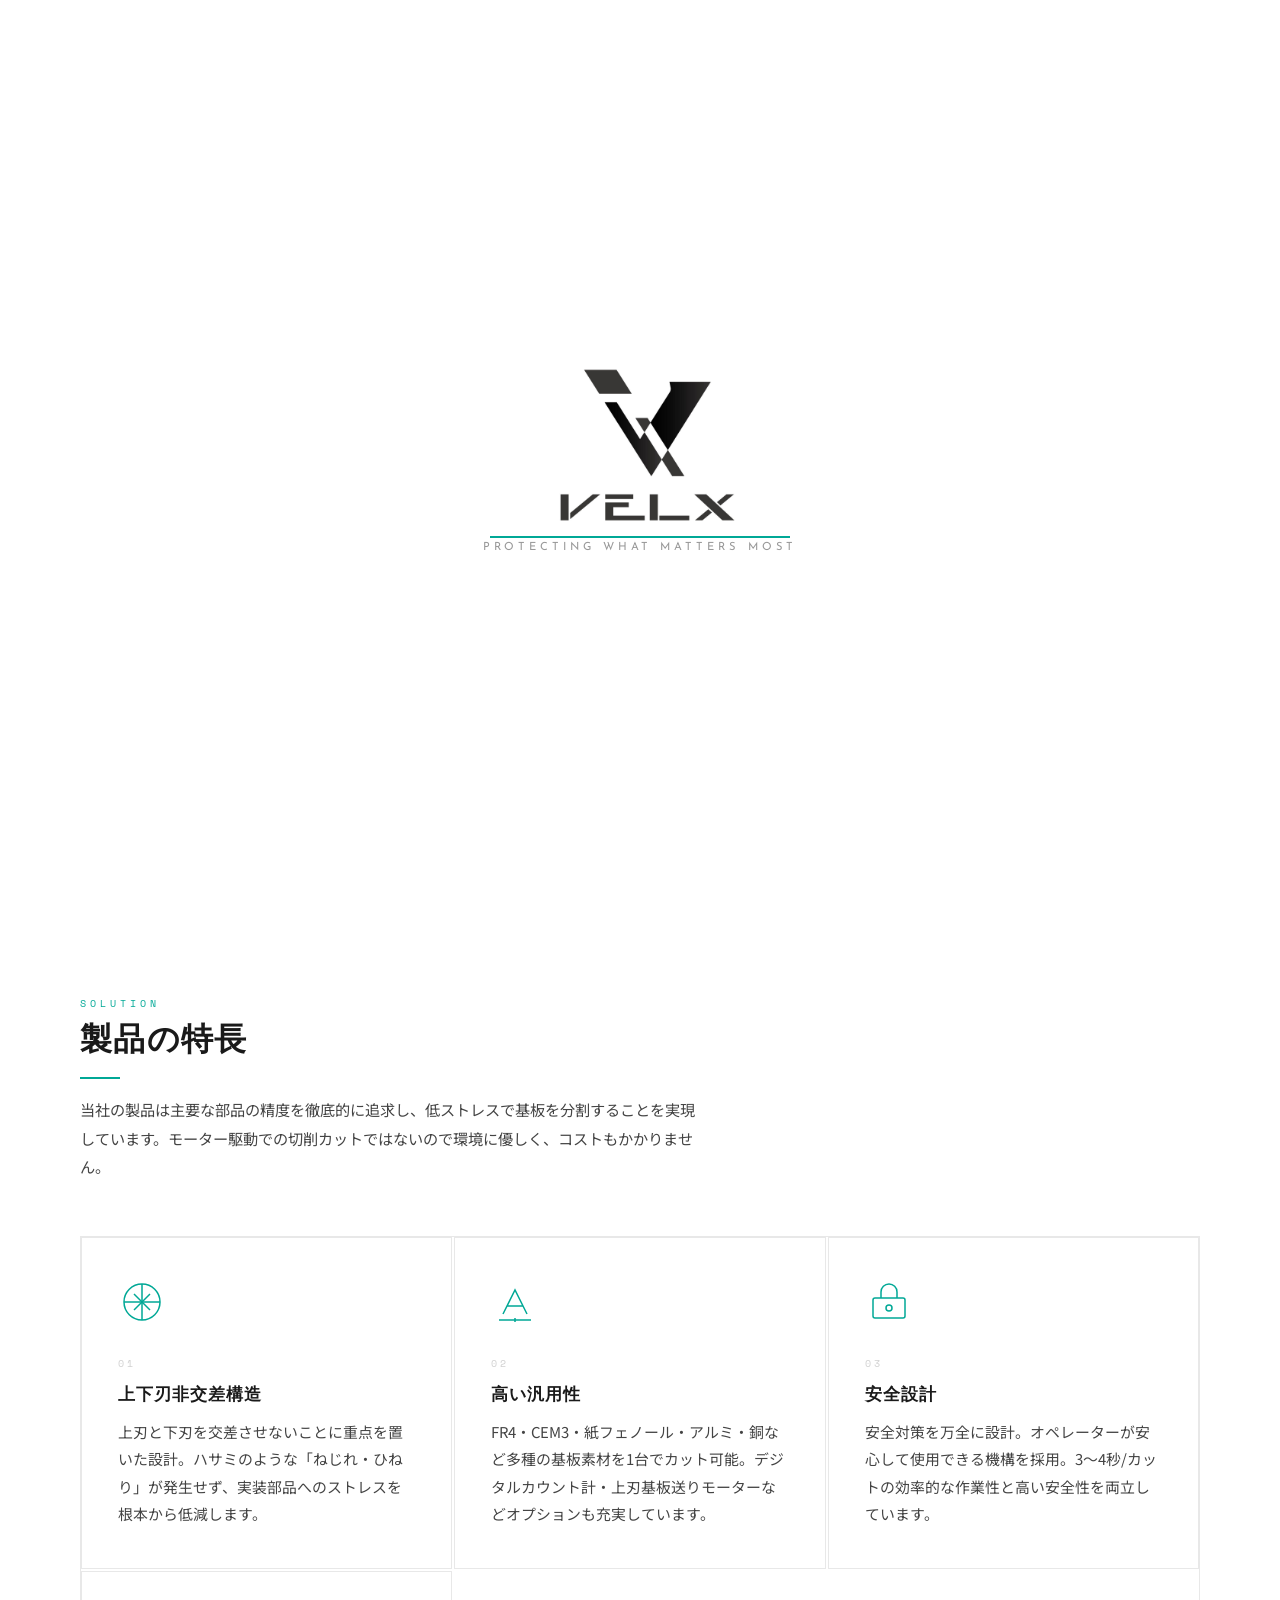
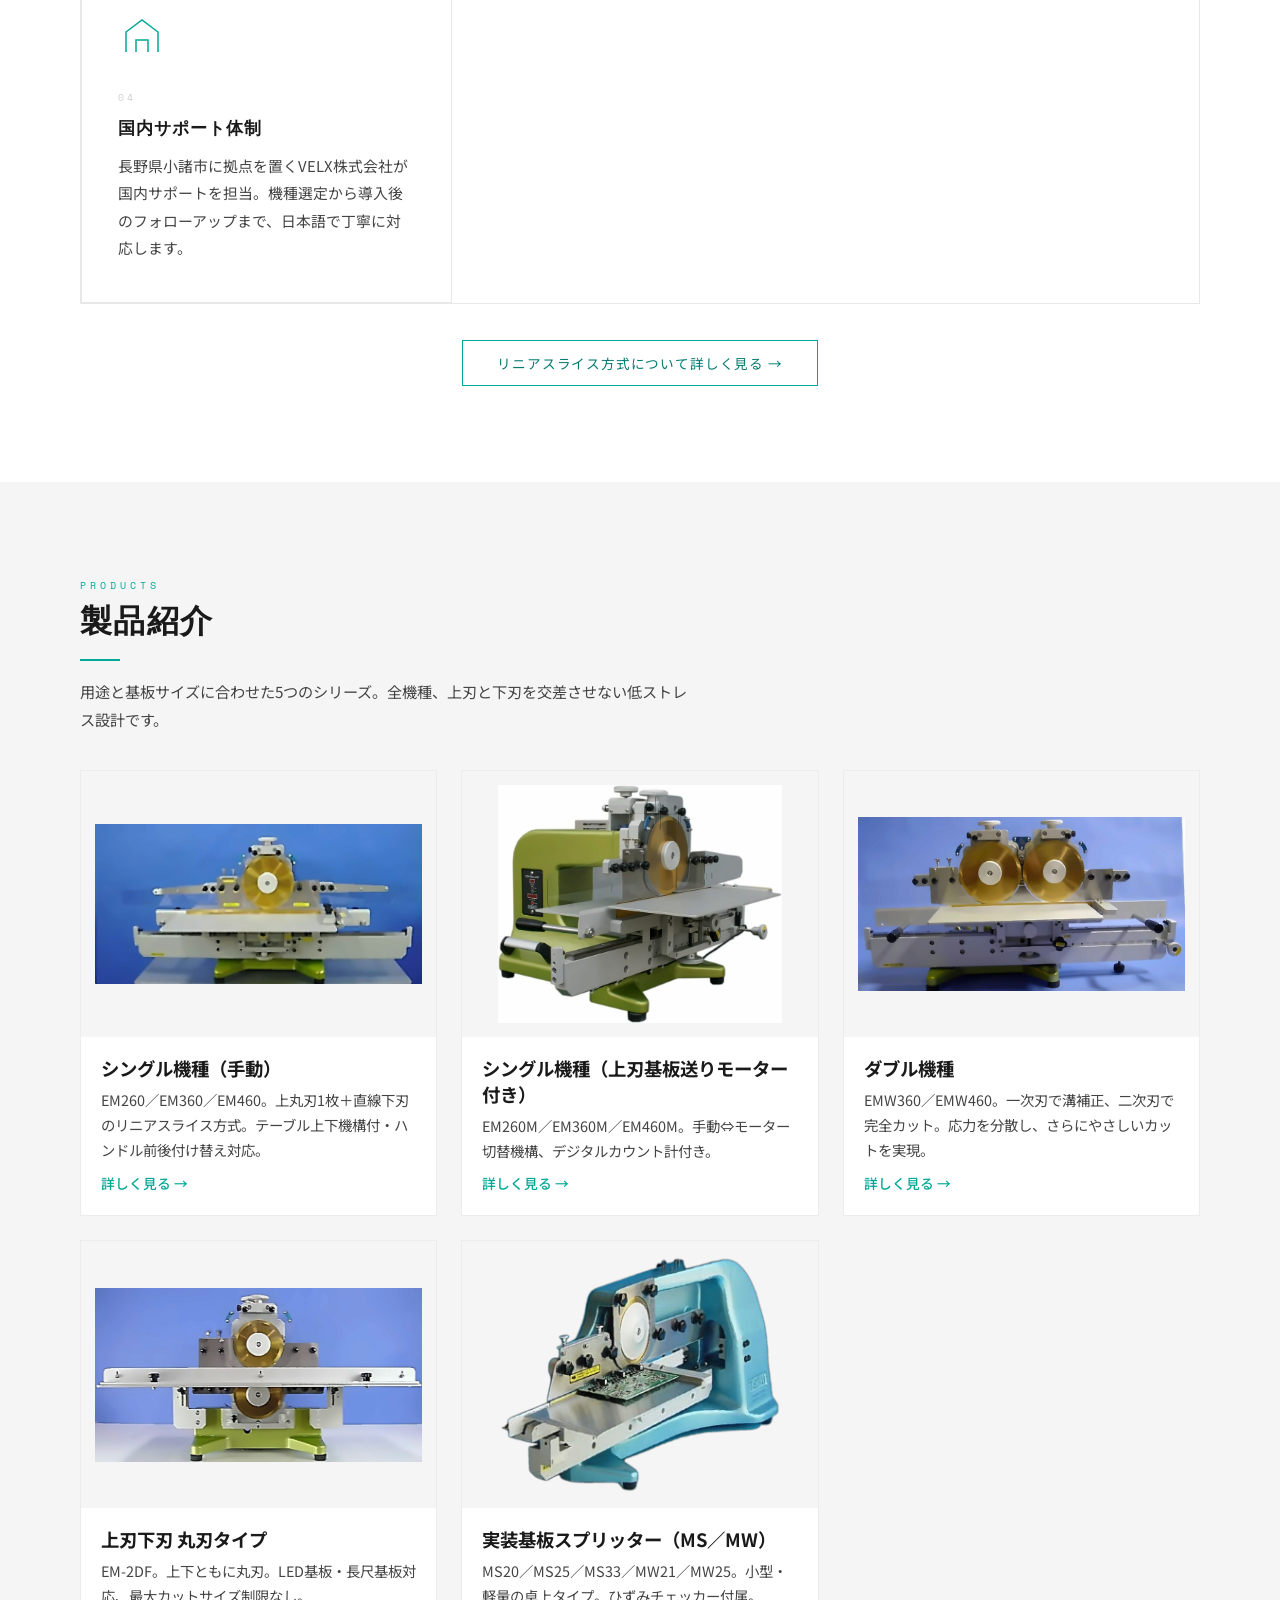
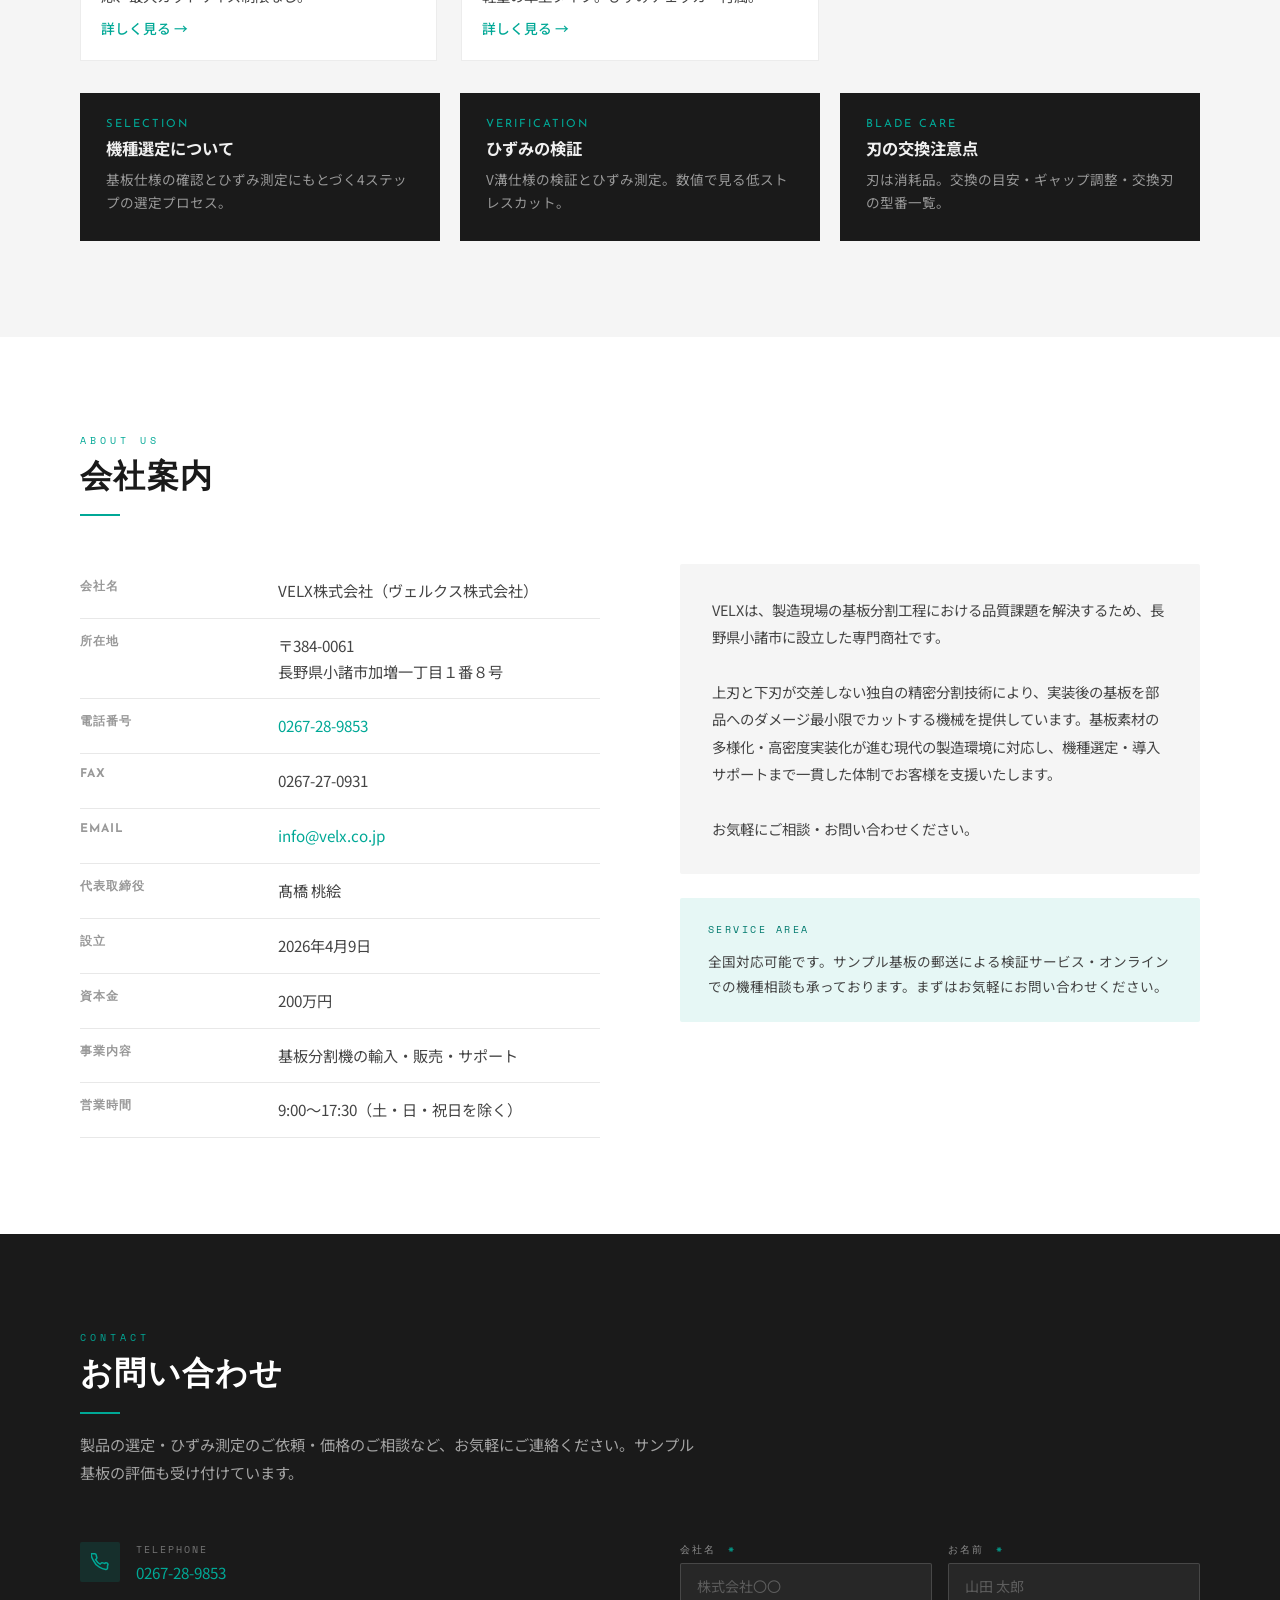
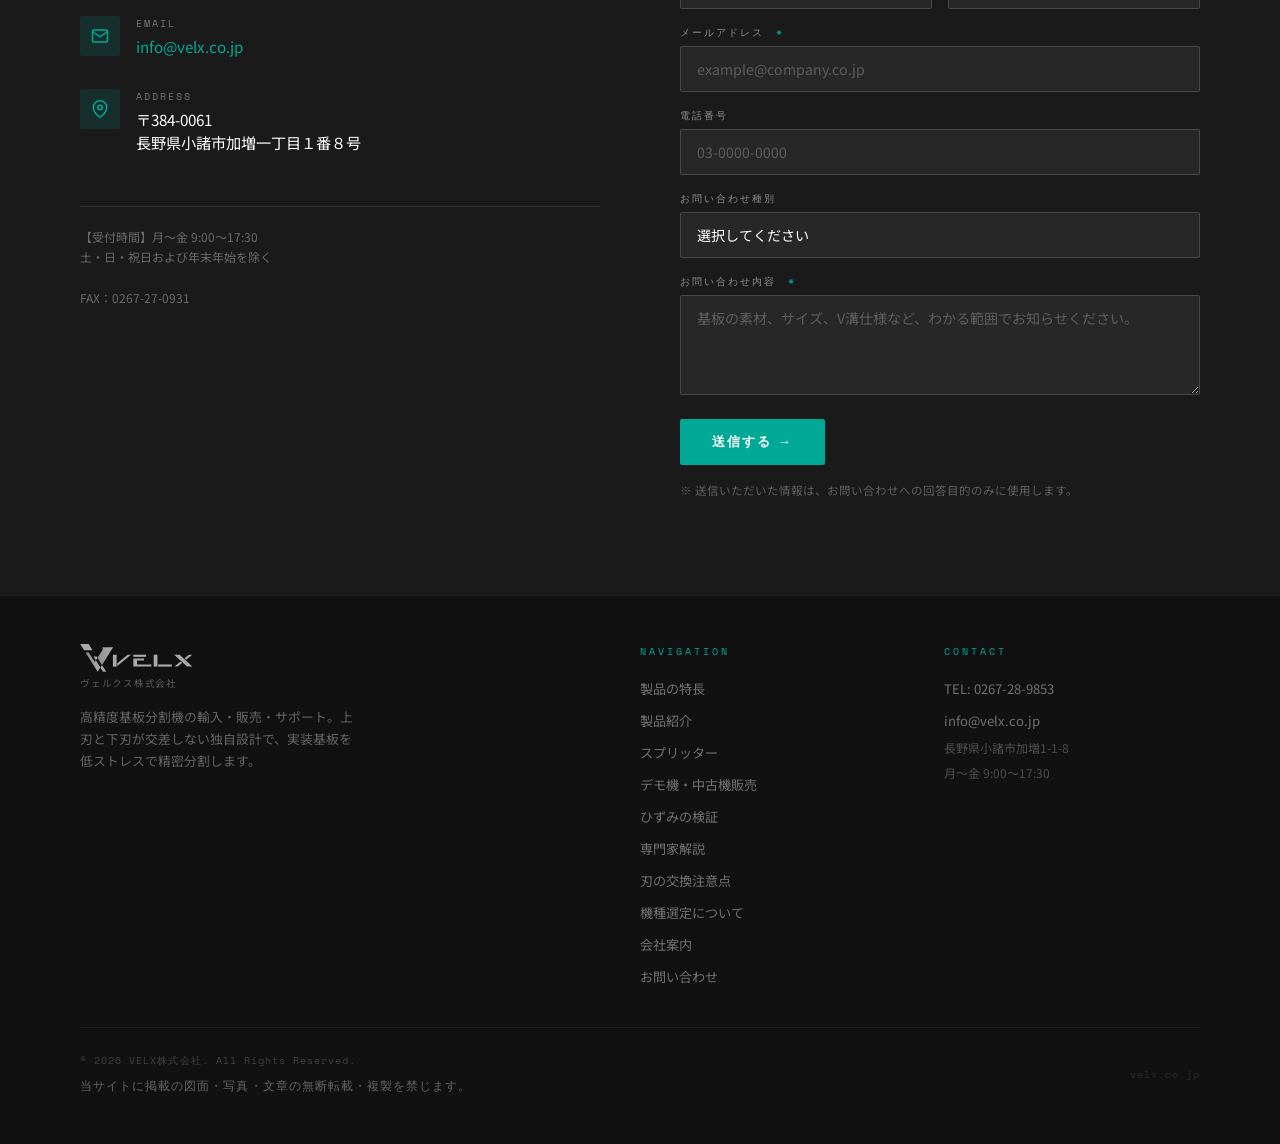
==== commit c1ab5cb7: "デモ機・中古機販売ページ追加、スプリッター図面更新、owner 機種別パスワード" ====
--- a/index.html
+++ b/index.html
@@ -58,6 +58,7 @@
         <a href="products-double.html">ダブル機種</a>
         <a href="products-disc.html">上刃下刃 丸刃タイプ</a>
         <a href="products-splitter.html">スプリッター</a>
+        <a href="used.html">デモ機・中古機販売</a>
       </div>
     </li>
     <li><a href="selection.html">機種選定</a></li>
@@ -83,6 +84,7 @@
   <a href="products-double.html">　└ ダブル機種</a>
   <a href="products-disc.html">　└ 丸刃タイプ</a>
   <a href="products-splitter.html">　└ スプリッター</a>
+  <a href="used.html">　└ デモ機・中古機販売</a>
   <a href="selection.html">機種選定</a>
   <a href="strain.html">ひずみの検証</a>
   <a href="reliability.html">　└ 専門家解説：分割法と信頼性</a>
@@ -373,6 +375,7 @@
             <option value="product">製品・機種選定のご相談</option>
             <option value="quote">お見積もり依頼</option>
             <option value="sample">サンプル基板評価のご依頼</option>
+            <option value="used">デモ機・中古機のお問い合わせ</option>
             <option value="other">その他</option>
           </select>
         </div>
@@ -424,7 +427,7 @@
       <div class="footer-col-title">NAVIGATION</div>
       <ul class="footer-links">
         <li><a href="features.html">製品の特長</a></li>
-        <li><a href="products.html">製品紹介</a></li><li><a href="products-splitter.html">スプリッター</a></li><li><a href="strain.html">ひずみの検証</a></li><li><a href="reliability.html">専門家解説</a></li><li><a href="blade.html">刃の交換注意点</a></li>
+        <li><a href="products.html">製品紹介</a></li><li><a href="products-splitter.html">スプリッター</a></li><li><a href="used.html">デモ機・中古機販売</a></li><li><a href="strain.html">ひずみの検証</a></li><li><a href="reliability.html">専門家解説</a></li><li><a href="blade.html">刃の交換注意点</a></li>
         <li><a href="selection.html">機種選定について</a></li>
         <li><a href="index.html#about">会社案内</a></li>
         <li><a href="index.html#contact">お問い合わせ</a></li>
--- a/assets/site.css
+++ b/assets/site.css
@@ -881,3 +881,67 @@
 .video-frame { position: relative; width: 100%; aspect-ratio: 16/9; background: #111; }
 .video-frame iframe { position: absolute; inset: 0; width: 100%; height: 100%; border: 0; }
 .video-pending { display: flex; align-items: center; justify-content: center; color: #bbb; font-size: 1.1rem; letter-spacing: 0.1em; background: #2a2a2a; }
+
+/* ===== デモ機・中古機販売（used.html） 2026-09-21 ===== */
+.used-steps { display: grid; grid-template-columns: repeat(auto-fit, minmax(200px, 1fr)); gap: 14px; margin-top: 20px; }
+.used-step { background: #fff; border: 1px solid var(--silver-light); padding: 18px 18px 16px; position: relative; }
+.used-step .n { font-family: 'Josefin Sans', sans-serif; font-size: 1.6rem; font-weight: 700; color: var(--teal); line-height: 1; margin-bottom: 8px; }
+.used-step .t { font-family: 'Noto Sans JP', sans-serif; font-weight: 700; font-size: 0.98rem; color: var(--black); margin-bottom: 6px; }
+.used-step .d { font-size: 0.86rem; line-height: 1.75; color: var(--dark-gray); }
+.used-terms { display: grid; grid-template-columns: repeat(auto-fit, minmax(260px, 1fr)); gap: 0; border: 1px solid var(--silver-light); background: #fff; margin-top: 20px; }
+.used-terms > div { padding: 14px 18px; border-bottom: 1px solid var(--silver-light); border-right: 1px solid var(--silver-light); font-size: 0.88rem; line-height: 1.75; color: var(--dark-gray); }
+.used-terms > div b { display: block; font-family: 'Noto Sans JP', sans-serif; color: var(--black); font-size: 0.84rem; margin-bottom: 2px; }
+.used-count { font-size: 0.9rem; color: var(--mid-gray); margin: 40px 0 14px; }
+.used-empty { background: #fff; border: 1px dashed var(--silver-dark); padding: 40px 20px; text-align: center; color: var(--dark-gray); font-size: 0.95rem; line-height: 1.9; }
+.used-list { display: flex; flex-direction: column; gap: 32px; }
+.used-item { background: #fff; border: 1px solid var(--silver-light); display: grid; grid-template-columns: minmax(0, 46%) minmax(0, 1fr); gap: 0; }
+.used-item.sold { opacity: 0.6; }
+.used-photos { padding: 18px; border-right: 1px solid var(--silver-light); background: var(--off-white); }
+.used-main { position: relative; background: #fff; border: 1px solid var(--silver-light); aspect-ratio: 4/3; display: flex; align-items: center; justify-content: center; overflow: hidden; cursor: zoom-in; }
+.used-main img { max-width: 100%; max-height: 100%; object-fit: contain; }
+.used-main .nophoto { color: var(--mid-gray); font-size: 0.85rem; letter-spacing: 0.1em; }
+.used-thumbs { display: flex; flex-wrap: wrap; gap: 8px; margin-top: 10px; }
+.used-thumbs img { width: 68px; height: 52px; object-fit: cover; border: 2px solid transparent; background: #fff; cursor: pointer; }
+.used-thumbs img.on { border-color: var(--teal); }
+.used-body { padding: 22px 26px 24px; min-width: 0; }
+.used-head { display: flex; flex-wrap: wrap; align-items: center; gap: 10px; margin-bottom: 6px; }
+.used-status { font-family: 'Noto Sans JP', sans-serif; font-size: 0.74rem; font-weight: 700; letter-spacing: 0.08em; padding: 3px 10px; border-radius: 2px; color: #fff; background: var(--teal); }
+.used-status.talk { background: #c08a00; }
+.used-status.sold { background: var(--mid-gray); }
+.used-id { font-family: 'Space Mono', monospace; font-size: 0.74rem; color: var(--mid-gray); letter-spacing: 0.05em; }
+.used-title { font-family: 'Noto Sans JP', sans-serif; font-size: 1.45rem; font-weight: 700; color: var(--black); letter-spacing: 0.02em; line-height: 1.3; }
+.used-series { font-size: 0.86rem; color: var(--dark-gray); margin-top: 4px; }
+.used-series a { color: var(--teal); }
+.used-price { margin: 14px 0 6px; display: flex; align-items: baseline; gap: 10px; flex-wrap: wrap; }
+.used-price .lab { font-size: 0.8rem; color: var(--mid-gray); letter-spacing: 0.1em; }
+.used-price .val { font-family: 'Josefin Sans', sans-serif; font-size: 1.7rem; font-weight: 700; color: var(--teal-dark); letter-spacing: 0.06em; line-height: 1; }
+.used-price .val.num { font-family: 'Noto Sans JP', sans-serif; }
+.used-price .sub { font-size: 0.8rem; color: var(--dark-gray); }
+.used-cond { margin-top: 14px; padding: 12px 14px; background: var(--off-white); border-left: 3px solid var(--teal); }
+.used-cond .cl { display: flex; align-items: center; gap: 10px; flex-wrap: wrap; }
+.used-cond .cl b { font-family: 'Noto Sans JP', sans-serif; font-size: 0.98rem; color: var(--black); }
+.used-meter { display: inline-flex; gap: 3px; }
+.used-meter i { display: block; width: 18px; height: 8px; background: var(--silver); border-radius: 1px; }
+.used-meter i.on { background: var(--teal); }
+.used-cond .cn { font-size: 0.86rem; line-height: 1.75; color: var(--dark-gray); margin-top: 6px; }
+.used-tbl { width: 100%; border-collapse: collapse; margin-top: 16px; font-size: 0.86rem; }
+.used-tbl th, .used-tbl td { padding: 8px 10px; border-bottom: 1px solid var(--silver-light); text-align: left; vertical-align: top; line-height: 1.7; }
+.used-tbl th { width: 30%; font-family: 'Noto Sans JP', sans-serif; font-weight: 500; color: var(--dark-gray); background: var(--off-white); white-space: nowrap; }
+.used-tbl td { color: var(--black); }
+.used-tbl td ul { margin: 0; padding-left: 1.1em; }
+.used-tbl .miss { color: #b03a2e; }
+.used-btns { display: flex; gap: 10px; flex-wrap: wrap; margin-top: 18px; }
+.used-btns .btn-primary, .used-btns .btn-outline { padding: 12px 20px; font-size: 0.74rem; }
+.used-posted { font-size: 0.76rem; color: var(--mid-gray); margin-top: 12px; }
+.used-lb { position: fixed; inset: 0; background: rgba(0,0,0,0.85); display: none; align-items: center; justify-content: center; z-index: 9999; cursor: zoom-out; }
+.used-lb.open { display: flex; }
+.used-lb img { max-width: 94vw; max-height: 92vh; object-fit: contain; }
+.used-lb .x { position: absolute; top: 16px; right: 22px; color: #fff; font-size: 2rem; line-height: 1; cursor: pointer; }
+.used-lb .arr { position: absolute; top: 50%; transform: translateY(-50%); color: #fff; font-size: 2.4rem; padding: 20px; cursor: pointer; user-select: none; }
+.used-lb .arr.l { left: 6px; } .used-lb .arr.r { right: 6px; }
+@media (max-width: 820px) {
+  .used-item { grid-template-columns: 1fr; }
+  .used-photos { border-right: none; border-bottom: 1px solid var(--silver-light); }
+  .used-body { padding: 18px; }
+  .used-tbl th { width: 34%; white-space: normal; }
+}
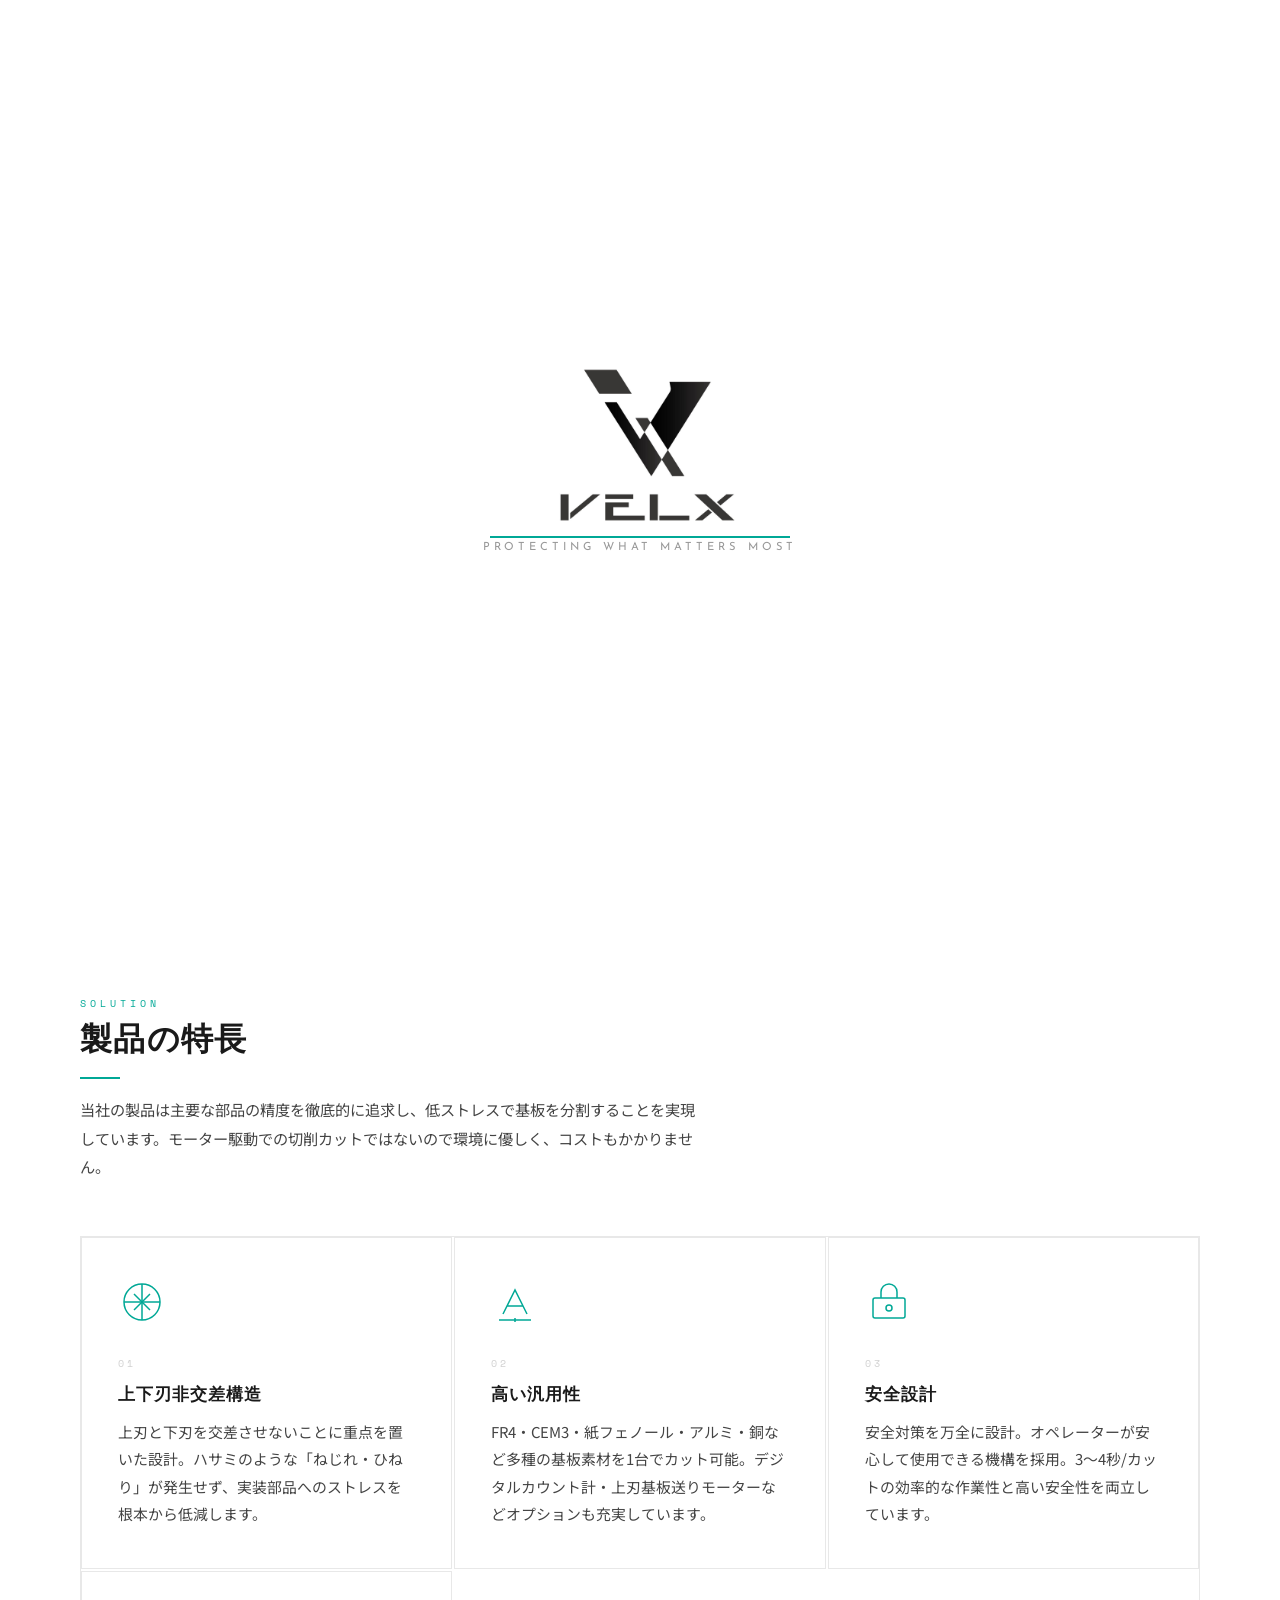
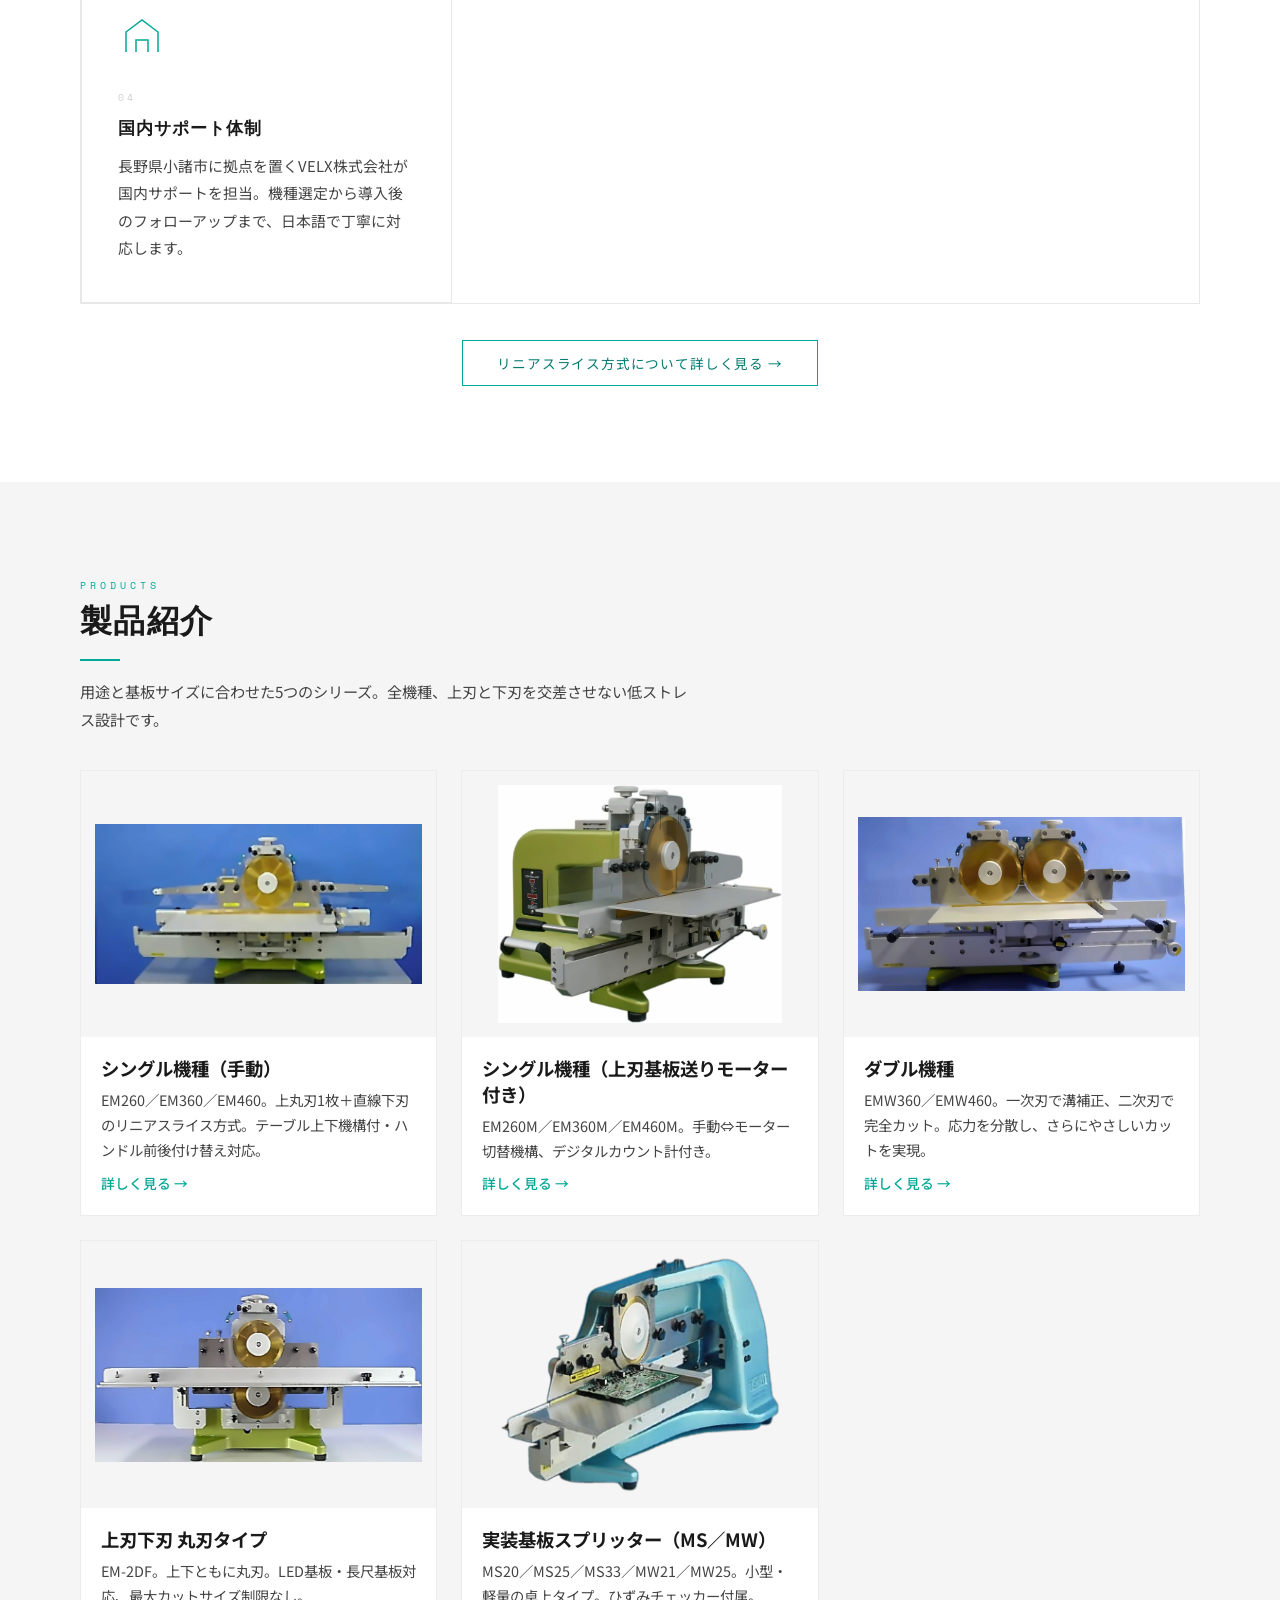
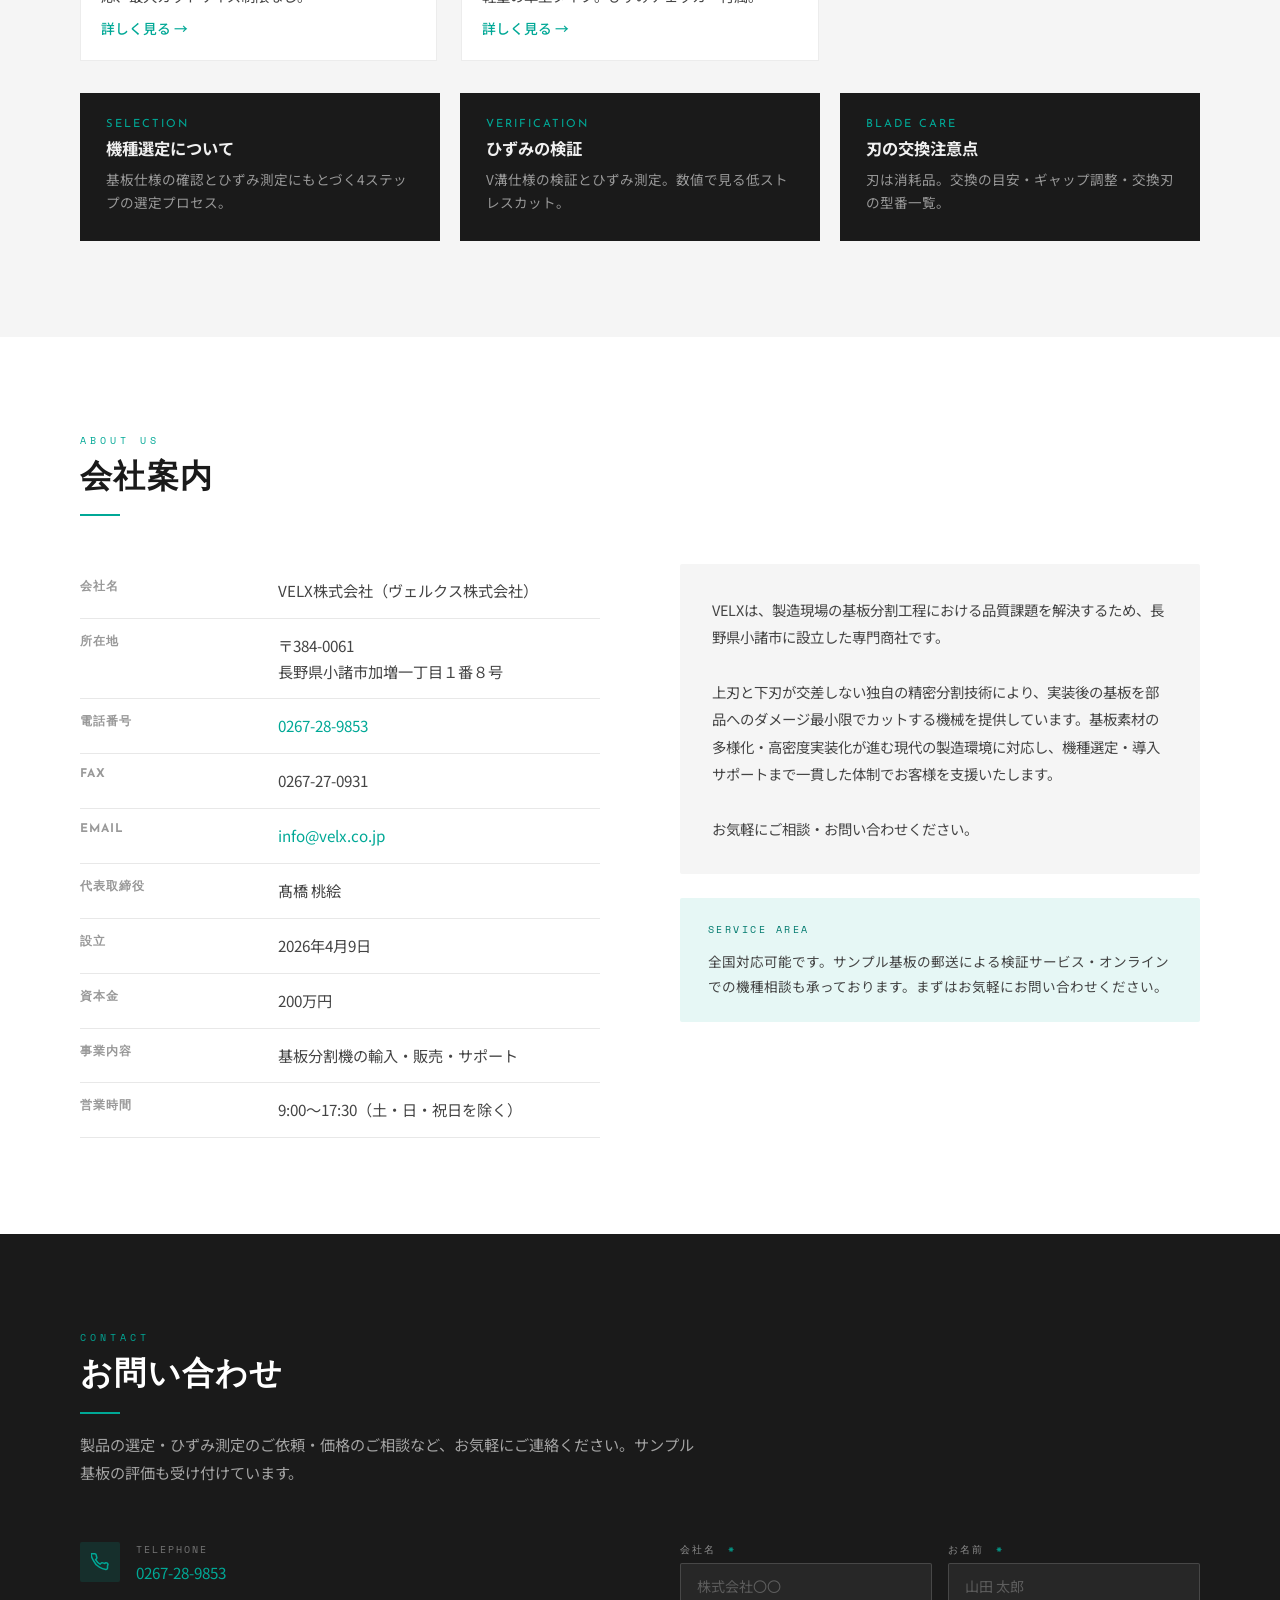
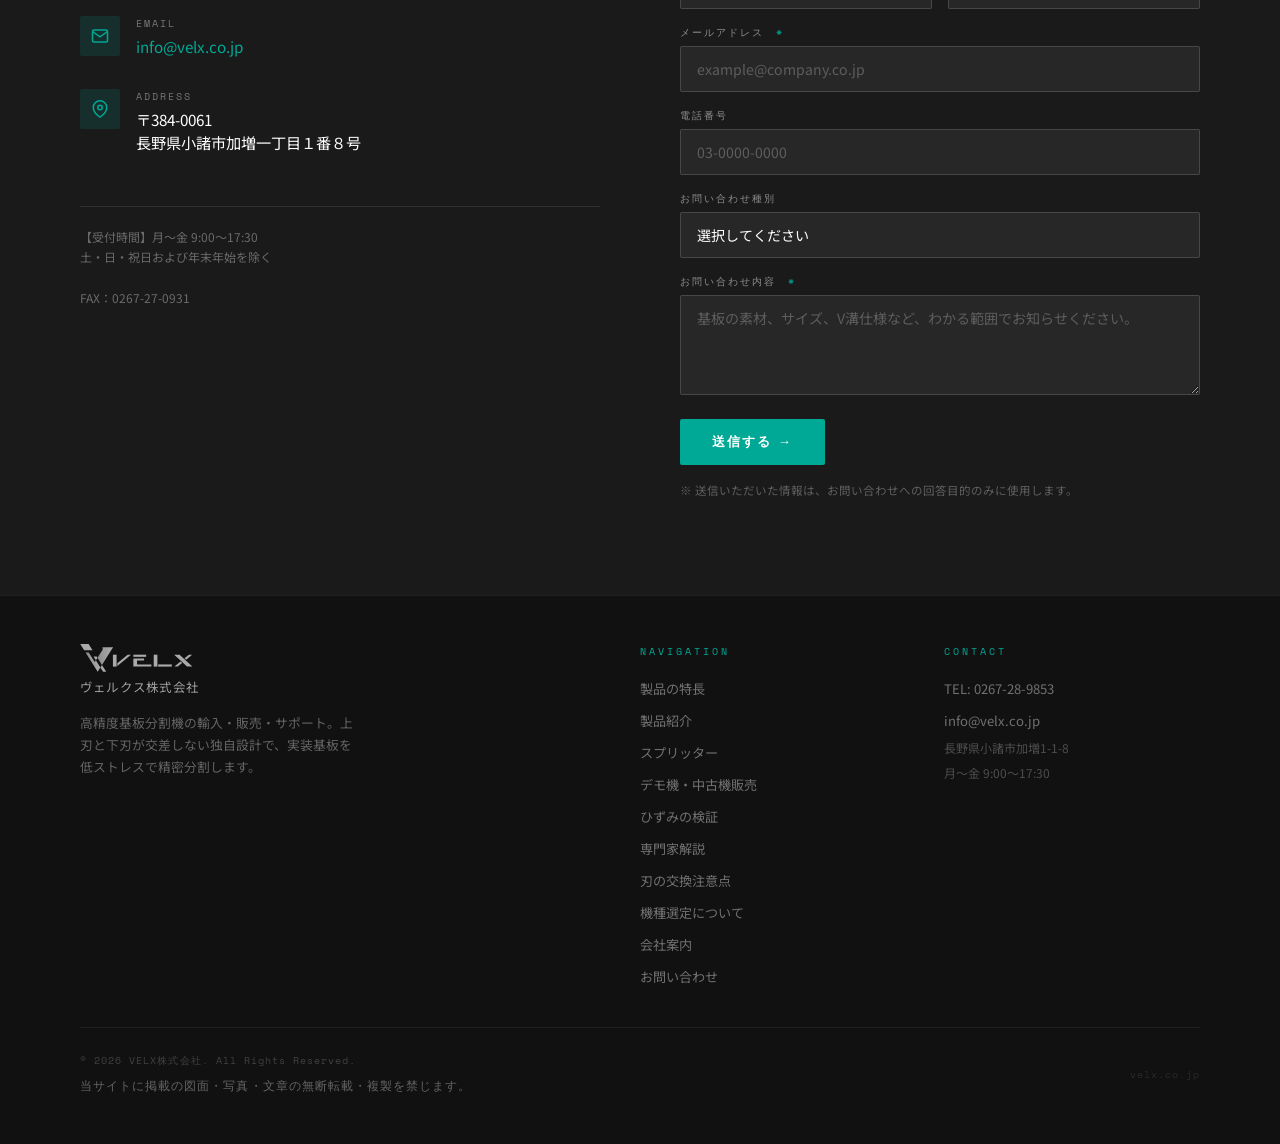
==== commit e5c26d93: "フッター社名を全ページ統一" ====
--- a/index.html
+++ b/index.html
@@ -419,7 +419,7 @@
           <polygon fill="#aaa" points="735.59 273.37 726.38 273.37 714.41 283.25 718.75 287.28"/>
           <polygon fill="#aaa" points="686.75 306.11 695.96 306.11 707.81 296.32 703.47 292.3"/>
         </svg>
-        <div style="font-size:0.6rem;color:rgba(255,255,255,0.3);letter-spacing:0.08em;margin-top:4px;">ヴェルクス株式会社</div>
+        <div style="font-size:0.78rem;color:rgba(255,255,255,0.6);letter-spacing:0.1em;margin-top:6px;">ヴェルクス株式会社</div>
       </div>
       <p class="footer-tagline">高精度基板分割機の輸入・販売・サポート。上刃と下刃が交差しない独自設計で、実装基板を低ストレスで精密分割します。</p>
     </div>
--- a/assets/site.css
+++ b/assets/site.css
@@ -945,3 +945,30 @@
   .used-body { padding: 18px; }
   .used-tbl th { width: 34%; white-space: normal; }
 }
+/* 一覧カード・SOLD OUT（2026-09-21 追加） */
+.used-grid { display: grid; grid-template-columns: repeat(auto-fill, minmax(290px, 1fr)); gap: 22px; }
+.used-card { background: #fff; border: 1px solid var(--silver-light); text-decoration: none; color: inherit; display: flex; flex-direction: column; transition: box-shadow .25s, transform .25s; }
+.used-card:hover { box-shadow: 0 10px 30px rgba(0,0,0,0.09); transform: translateY(-3px); }
+.used-card:hover .used-card-title { color: var(--teal); }
+.used-card-ph { position: relative; aspect-ratio: 4/3; background: var(--off-white); display: flex; align-items: center; justify-content: center; overflow: hidden; }
+.used-card-ph img { width: 100%; height: 100%; object-fit: contain; padding: 10px; box-sizing: border-box; }
+.used-card-ph .nophoto { color: var(--mid-gray); font-size: 0.8rem; letter-spacing: 0.1em; }
+.used-card-ph .used-status { position: absolute; left: 10px; top: 10px; }
+.used-card-body { padding: 14px 16px 16px; }
+.used-card-kind { font-size: 0.76rem; color: var(--mid-gray); letter-spacing: 0.04em; }
+.used-card-title { font-family: 'Noto Sans JP', sans-serif; font-size: 1.2rem; font-weight: 700; color: var(--black); margin-top: 2px; transition: color .2s; }
+.used-card-title .arrow { font-size: 0.9rem; color: var(--teal); margin-left: 4px; }
+.used-card-series { font-size: 0.82rem; color: var(--dark-gray); margin-top: 2px; }
+.used-card-cond { display: flex; align-items: center; gap: 8px; margin-top: 10px; font-size: 0.86rem; }
+.used-card-cond b { font-family: 'Noto Sans JP', sans-serif; color: var(--black); font-weight: 500; }
+.used-card-chips { display: flex; flex-wrap: wrap; gap: 6px; margin-top: 10px; }
+.used-card-chips span { font-size: 0.72rem; color: var(--teal-dark); background: var(--teal-light); padding: 3px 8px; border-radius: 2px; }
+.used-price.small { margin: 12px 0 0; }
+.used-price.small .val { font-size: 1.3rem; }
+.used-card.sold .used-card-ph img { filter: grayscale(60%); opacity: .75; }
+.used-card.sold .used-card-title { color: var(--dark-gray); }
+.used-soldout { position: absolute; inset: 0; display: flex; align-items: center; justify-content: center; pointer-events: none; }
+.used-soldout span { display: inline-block; transform: rotate(-14deg); border: 4px solid #c0392b; color: #c0392b; background: rgba(255,255,255,0.86); font-family: 'Josefin Sans', sans-serif; font-weight: 700; font-size: clamp(1.6rem, 6vw, 2.6rem); letter-spacing: 0.18em; padding: 6px 22px 2px; border-radius: 4px; box-shadow: 0 4px 16px rgba(0,0,0,0.15); }
+.used-main .used-soldout span { font-size: clamp(2rem, 5vw, 3.4rem); }
+.used-back { display: inline-block; font-size: 0.88rem; color: var(--teal); text-decoration: none; margin: 36px 0 14px; }
+.used-back:hover { text-decoration: underline; }
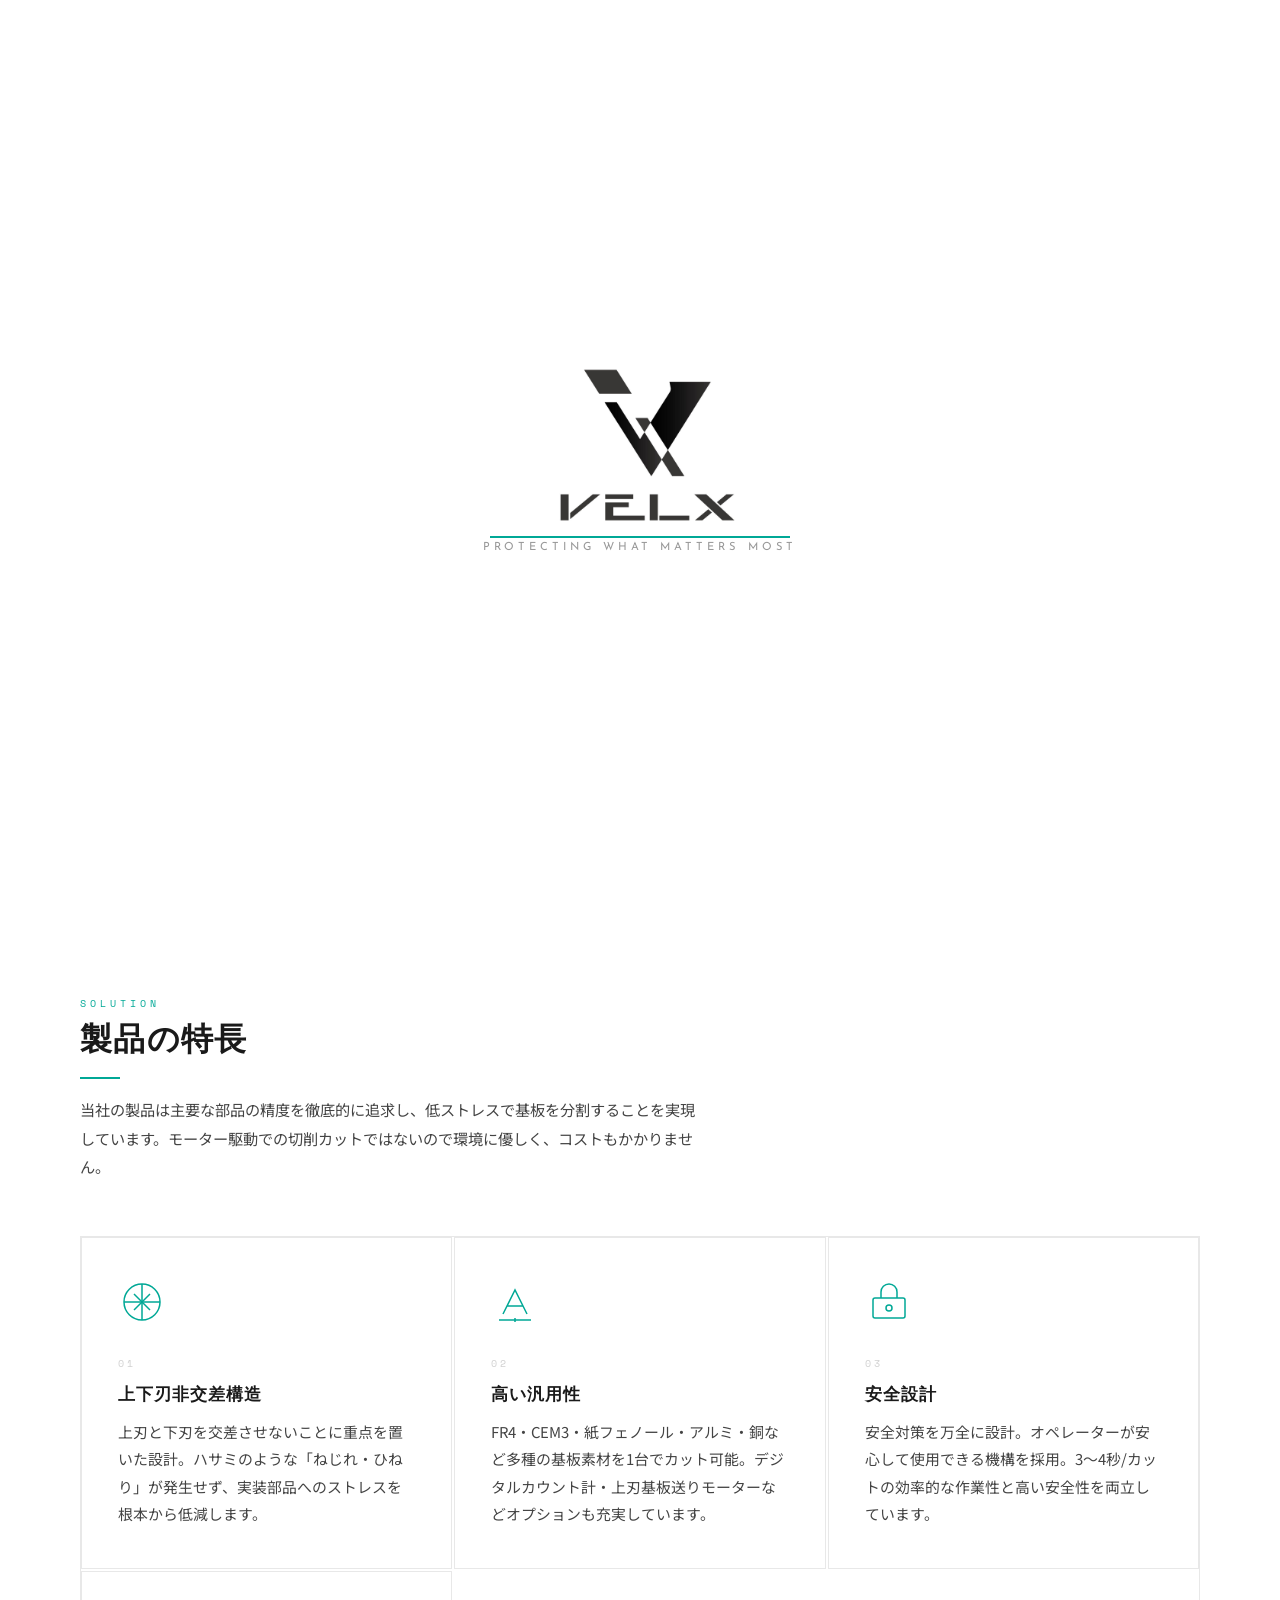
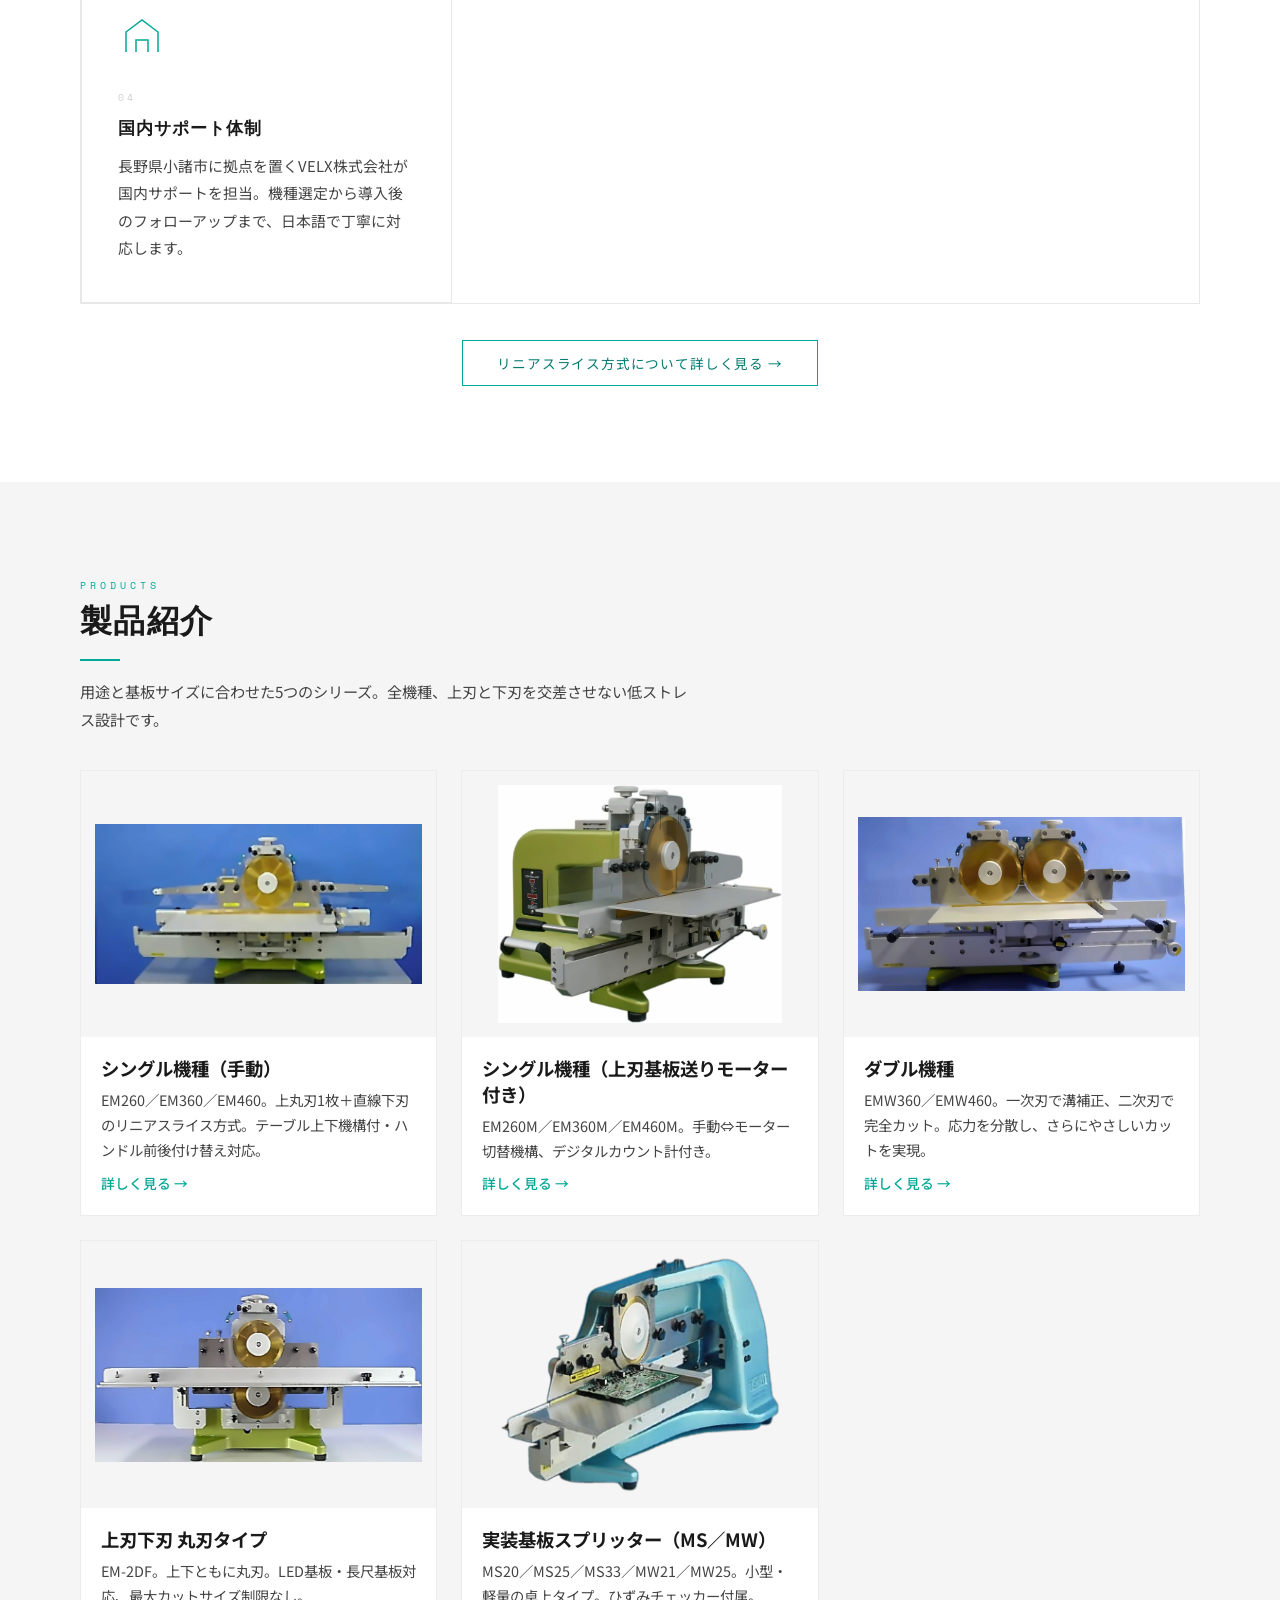
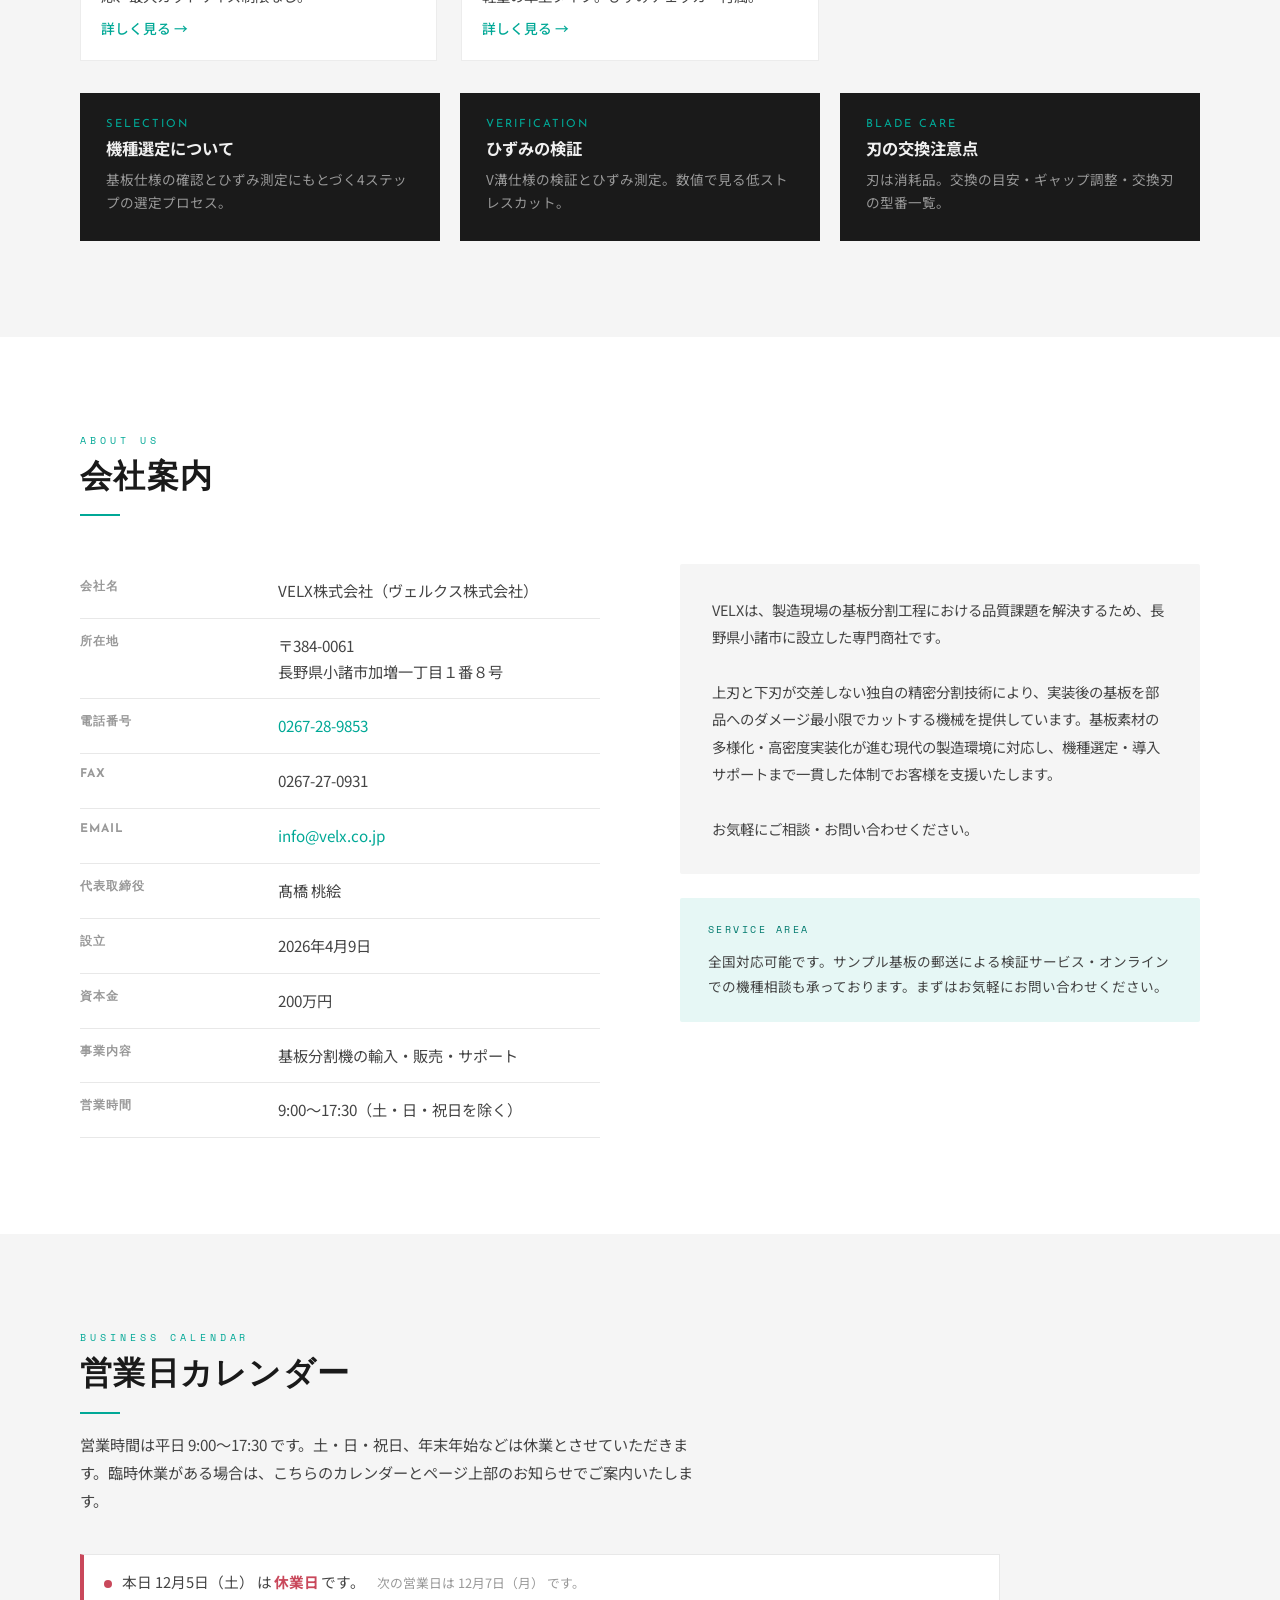
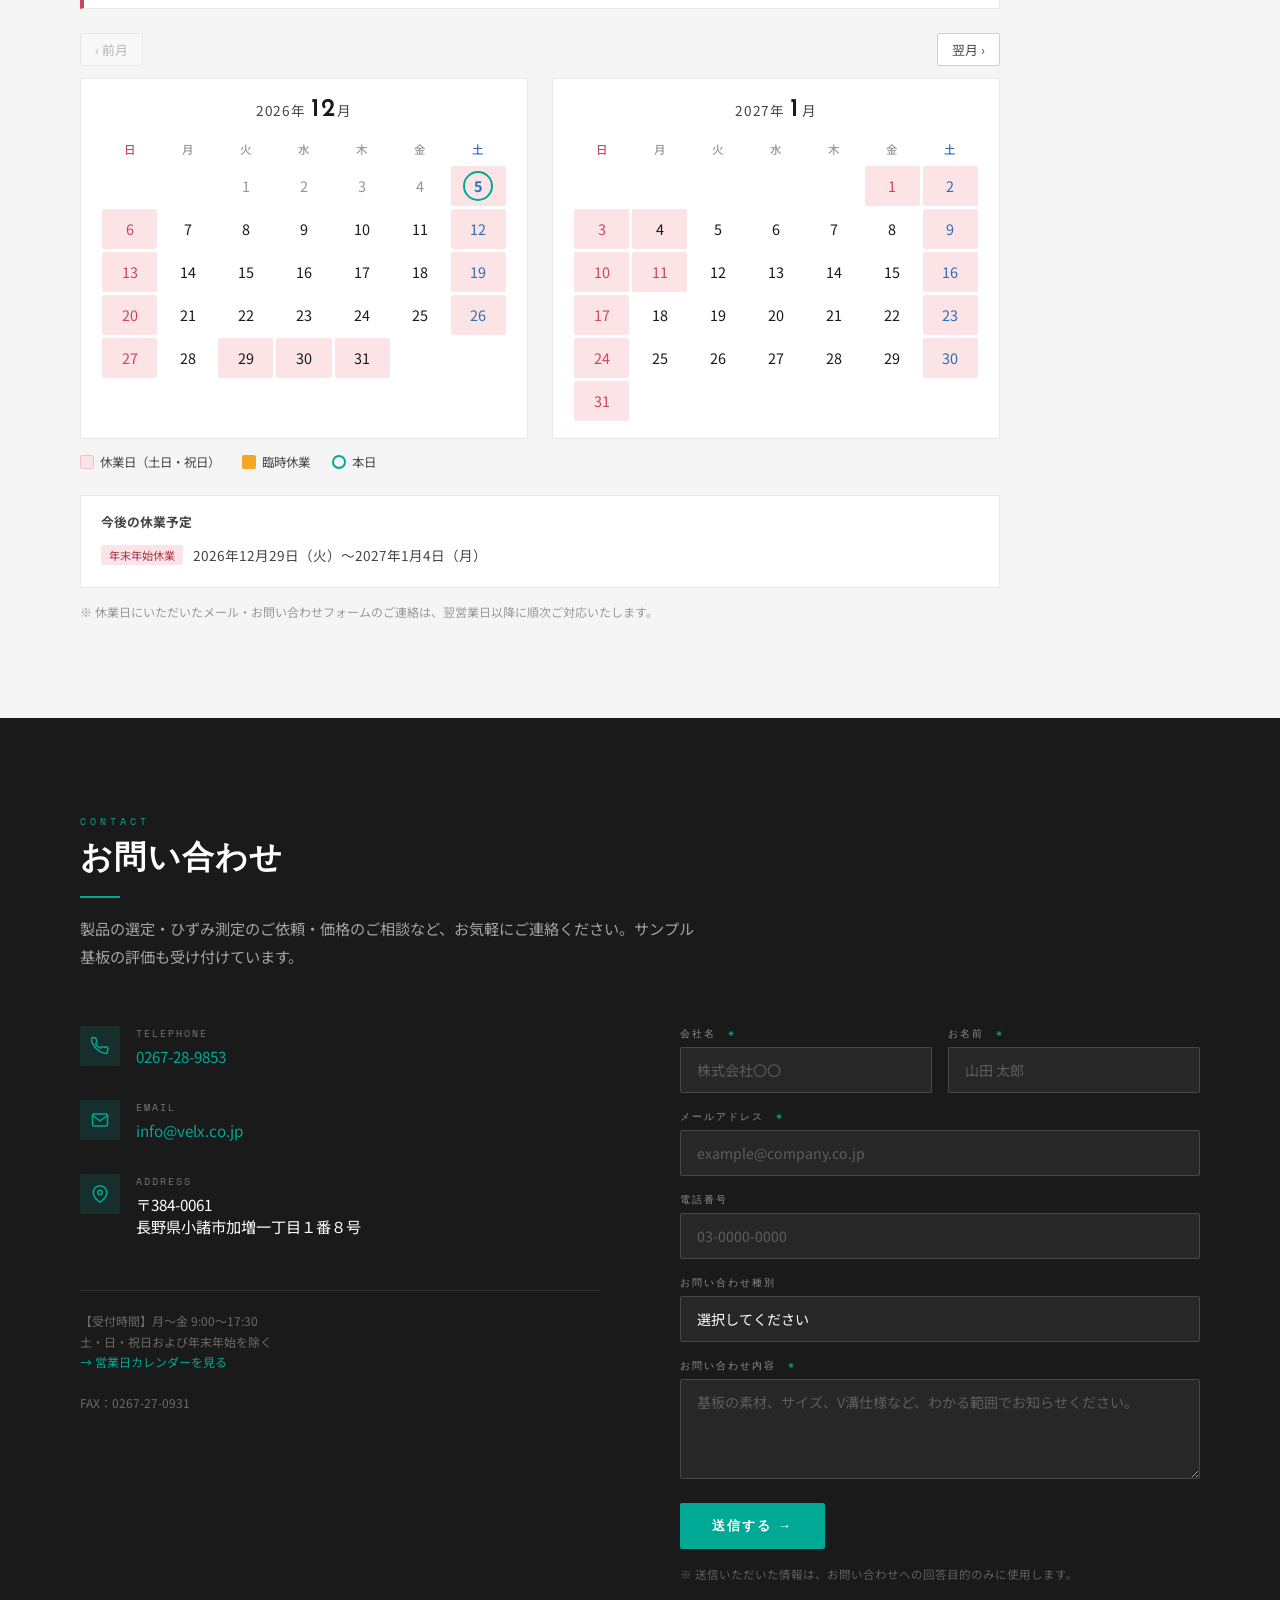
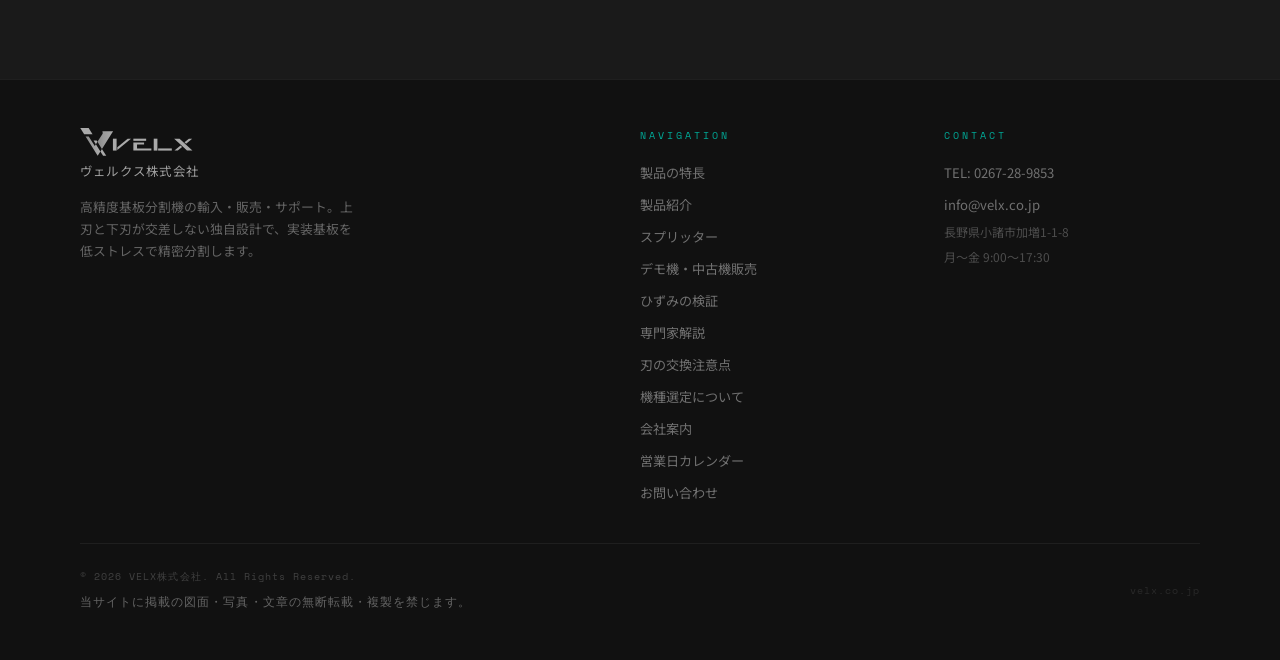
==== commit a68353c0: "営業日カレンダーと休業お知らせバーを追加 Co-Authored-By: Claude Opus 5.5 <noreply@anthropic.com> Claude-Session: https:/" ====
--- a/index.html
+++ b/index.html
@@ -298,6 +298,20 @@
     </div>
   </div>
 </section>
+<section id="calendar">
+  <div class="reveal">
+    <div class="section-label">BUSINESS CALENDAR</div>
+    <h2 class="section-h2">営業日カレンダー</h2>
+    <div class="section-divider"></div>
+    <p class="section-lead">
+      営業時間は平日 9:00〜17:30 です。土・日・祝日、年末年始などは休業とさせていただきます。臨時休業がある場合は、こちらのカレンダーとページ上部のお知らせでご案内いたします。
+    </p>
+  </div>
+  <div id="biz-calendar" class="reveal" style="transition-delay:0.1s">
+    <noscript>営業時間：月〜金 9:00〜17:30（土・日・祝日および年末年始を除く）</noscript>
+  </div>
+  <p class="bc-note">※ 休業日にいただいたメール・お問い合わせフォームのご連絡は、翌営業日以降に順次ご対応いたします。</p>
+</section>
 <section id="contact">
   <div class="reveal">
     <div class="section-label">CONTACT</div>
@@ -344,7 +358,7 @@
       </div>
       <div class="hours-note">
         【受付時間】月〜金 9:00〜17:30<br>
-        土・日・祝日および年末年始を除く<br><br>
+        土・日・祝日および年末年始を除く<br><a href="#calendar" style="color:var(--teal);text-decoration:none;">→ 営業日カレンダーを見る</a><br><br>
         FAX：0267-27-0931
       </div>
     </div>
@@ -430,6 +444,7 @@
         <li><a href="products.html">製品紹介</a></li><li><a href="products-splitter.html">スプリッター</a></li><li><a href="used.html">デモ機・中古機販売</a></li><li><a href="strain.html">ひずみの検証</a></li><li><a href="reliability.html">専門家解説</a></li><li><a href="blade.html">刃の交換注意点</a></li>
         <li><a href="selection.html">機種選定について</a></li>
         <li><a href="index.html#about">会社案内</a></li>
+        <li><a href="index.html#calendar">営業日カレンダー</a></li>
         <li><a href="index.html#contact">お問い合わせ</a></li>
       </ul>
     </div>
@@ -448,6 +463,8 @@
     <span class="footer-copy" style="opacity:0.5">velx.co.jp</span>
   </div>
 </footer>
+<script src="assets/calendar-data.js"></script>
+<script src="assets/calendar.js"></script>
 <script src="assets/site.js"></script>
 </body>
 </html>
--- a/assets/site.css
+++ b/assets/site.css
@@ -908,7 +908,8 @@
 .used-status { font-family: 'Noto Sans JP', sans-serif; font-size: 0.74rem; font-weight: 700; letter-spacing: 0.08em; padding: 3px 10px; border-radius: 2px; color: #fff; background: var(--teal); }
 .used-status.talk { background: #c08a00; }
 .used-status.sold { background: var(--mid-gray); }
-.used-id { font-family: 'Space Mono', monospace; font-size: 0.74rem; color: var(--mid-gray); letter-spacing: 0.05em; }
+.used-id { font-family: 'Space Mono', monospace; font-size: 1.05rem; font-weight: 700; color: var(--black); letter-spacing: 0.06em; }
+.used-kind { font-size: 0.86rem; color: var(--dark-gray); }
 .used-title { font-family: 'Noto Sans JP', sans-serif; font-size: 1.45rem; font-weight: 700; color: var(--black); letter-spacing: 0.02em; line-height: 1.3; }
 .used-series { font-size: 0.86rem; color: var(--dark-gray); margin-top: 4px; }
 .used-series a { color: var(--teal); }
@@ -972,3 +973,105 @@
 .used-main .used-soldout span { font-size: clamp(2rem, 5vw, 3.4rem); }
 .used-back { display: inline-block; font-size: 0.88rem; color: var(--teal); text-decoration: none; margin: 36px 0 14px; }
 .used-back:hover { text-decoration: underline; }
+
+/* ─── 休業のお知らせバー（assets/calendar.js・2026-10-29） ─── */
+.biz-notice {
+  padding-top: var(--nav-h);
+  background: #FFF6E5;
+  border-bottom: 1px solid #F0D9A8;
+}
+.biz-notice-inner {
+  display: flex; align-items: center; gap: 14px;
+  padding: 12px 48px;
+  font-size: 0.85rem; line-height: 1.6; color: #5A4210;
+}
+.biz-notice-icon {
+  flex-shrink: 0; width: 22px; height: 22px; border-radius: 50%;
+  background: #D98E04; color: #fff;
+  display: flex; align-items: center; justify-content: center;
+  font-weight: 700; font-size: 0.8rem;
+}
+.biz-notice-text { flex: 1; }
+.biz-notice-text strong { color: #A15C00; margin-right: 2px; }
+.biz-notice-sub { display: block; font-size: 0.75rem; color: #8A6A2E; }
+.biz-notice-link {
+  flex-shrink: 0; font-size: 0.78rem; color: #A15C00;
+  border: 1px solid #D9B370; padding: 5px 12px; border-radius: 2px;
+  text-decoration: none; white-space: nowrap; background: #fff;
+}
+.biz-notice-link:hover { background: #FFF0D2; }
+.biz-notice-close {
+  flex-shrink: 0; background: none; border: none; cursor: pointer;
+  font-size: 1.1rem; color: #8A6A2E; padding: 4px 6px; line-height: 1;
+}
+body.has-biz-notice #hero { padding-top: 0; min-height: calc(100vh - var(--nav-h)); }
+body.has-biz-notice .page-pad { padding-top: 20px; }
+
+/* ─── 営業日カレンダー ─── */
+#calendar { background: var(--off-white); }
+#biz-calendar { margin-top: 40px; max-width: 920px; }
+.bc-today {
+  display: block; line-height: 1.7;
+  background: var(--white); border: 1px solid var(--silver);
+  border-left: 4px solid var(--teal);
+  padding: 14px 20px; font-size: 0.92rem; color: var(--dark-gray);
+}
+.bc-today strong { color: var(--teal-dark); font-weight: 700; margin: 0 2px; }
+.bc-today span:not(.bc-dot) { font-size: 0.8rem; color: var(--mid-gray); margin-left: 12px; display: inline-block; }
+.bc-today.off { border-left-color: #C9485B; }
+.bc-today.off strong { color: #C9485B; }
+.bc-dot { display: inline-block; width: 8px; height: 8px; border-radius: 50%; background: var(--teal); margin-right: 10px; vertical-align: middle; }
+.bc-today.off .bc-dot { background: #C9485B; }
+.bc-nav { display: flex; justify-content: space-between; margin: 24px 0 12px; }
+.bc-nav button {
+  font-family: inherit; font-size: 0.8rem; color: var(--dark-gray);
+  background: var(--white); border: 1px solid var(--light-gray);
+  padding: 6px 14px; border-radius: 2px; cursor: pointer;
+}
+.bc-nav button:hover:not(:disabled) { border-color: var(--teal); color: var(--teal-dark); }
+.bc-nav button:disabled { opacity: 0.35; cursor: default; }
+.bc-months { display: grid; grid-template-columns: 1fr 1fr; gap: 24px; }
+.bc-month { background: var(--white); border: 1px solid var(--silver); padding: 18px 18px 14px; }
+.bc-title {
+  text-align: center; font-size: 0.85rem; color: var(--dark-gray);
+  margin-bottom: 12px; letter-spacing: 0.05em;
+}
+.bc-title span { font-family: 'Josefin Sans', sans-serif; font-size: 1.6rem; font-weight: 600; color: var(--black); margin: 0 2px; }
+.bc-table { width: 100%; border-collapse: separate; border-spacing: 3px; table-layout: fixed; }
+.bc-table th { font-size: 0.72rem; font-weight: 500; color: var(--mid-gray); padding: 4px 0 6px; }
+.bc-table th.sun { color: #C9485B; }
+.bc-table th.sat { color: #2F6FB3; }
+.bc-table td { text-align: center; height: 40px; font-size: 0.9rem; color: var(--black); border-radius: 2px; position: relative; }
+.bc-table td.sun { color: #C9485B; }
+.bc-table td.sat { color: #2F6FB3; }
+.bc-table td.closed { background: #FBE3E6; }
+.bc-table td.temp { background: #F5A623; color: #fff; font-weight: 700; }
+.bc-table td.today span {
+  display: inline-flex; align-items: center; justify-content: center;
+  width: 30px; height: 30px; border-radius: 50%;
+  border: 2px solid var(--teal); font-weight: 700;
+}
+.bc-table td.past { opacity: 0.45; }
+.bc-legend { display: flex; flex-wrap: wrap; gap: 8px 22px; margin-top: 14px; font-size: 0.78rem; color: var(--dark-gray); }
+.bc-legend span { display: inline-flex; align-items: center; gap: 6px; }
+.lg { display: inline-block; width: 14px; height: 14px; border-radius: 2px; }
+.lg.closed { background: #FBE3E6; border: 1px solid #F0C3C9; }
+.lg.temp { background: #F5A623; }
+.lg.today { border: 2px solid var(--teal); border-radius: 50%; }
+.bc-upcoming { margin-top: 24px; background: var(--white); border: 1px solid var(--silver); padding: 16px 20px; }
+.bc-upcoming-h { font-size: 0.8rem; font-weight: 700; color: var(--dark-gray); margin-bottom: 8px; }
+.bc-upcoming ul { list-style: none; }
+.bc-upcoming li { font-size: 0.85rem; color: var(--dark-gray); padding: 6px 0; border-top: 1px dashed var(--silver); display: flex; flex-wrap: wrap; align-items: center; gap: 4px 10px; }
+.bc-upcoming li:first-child { border-top: none; }
+.bc-upcoming small { color: var(--mid-gray); font-size: 0.78rem; }
+.bc-tag { font-size: 0.7rem; padding: 2px 8px; border-radius: 2px; background: #FBE3E6; color: #A8394A; white-space: nowrap; }
+.bc-tag.temp { background: #F5A623; color: #fff; }
+.bc-note { margin-top: 14px; font-size: 0.75rem; color: var(--mid-gray); line-height: 1.7; }
+
+@media (max-width: 768px) {
+  .biz-notice-inner { padding: 10px 16px; flex-wrap: wrap; font-size: 0.8rem; }
+  .biz-notice-text { flex-basis: calc(100% - 70px); }
+  .biz-notice-link { margin-left: 36px; }
+  .bc-months { grid-template-columns: 1fr; }
+  .bc-table td { height: 36px; }
+}
